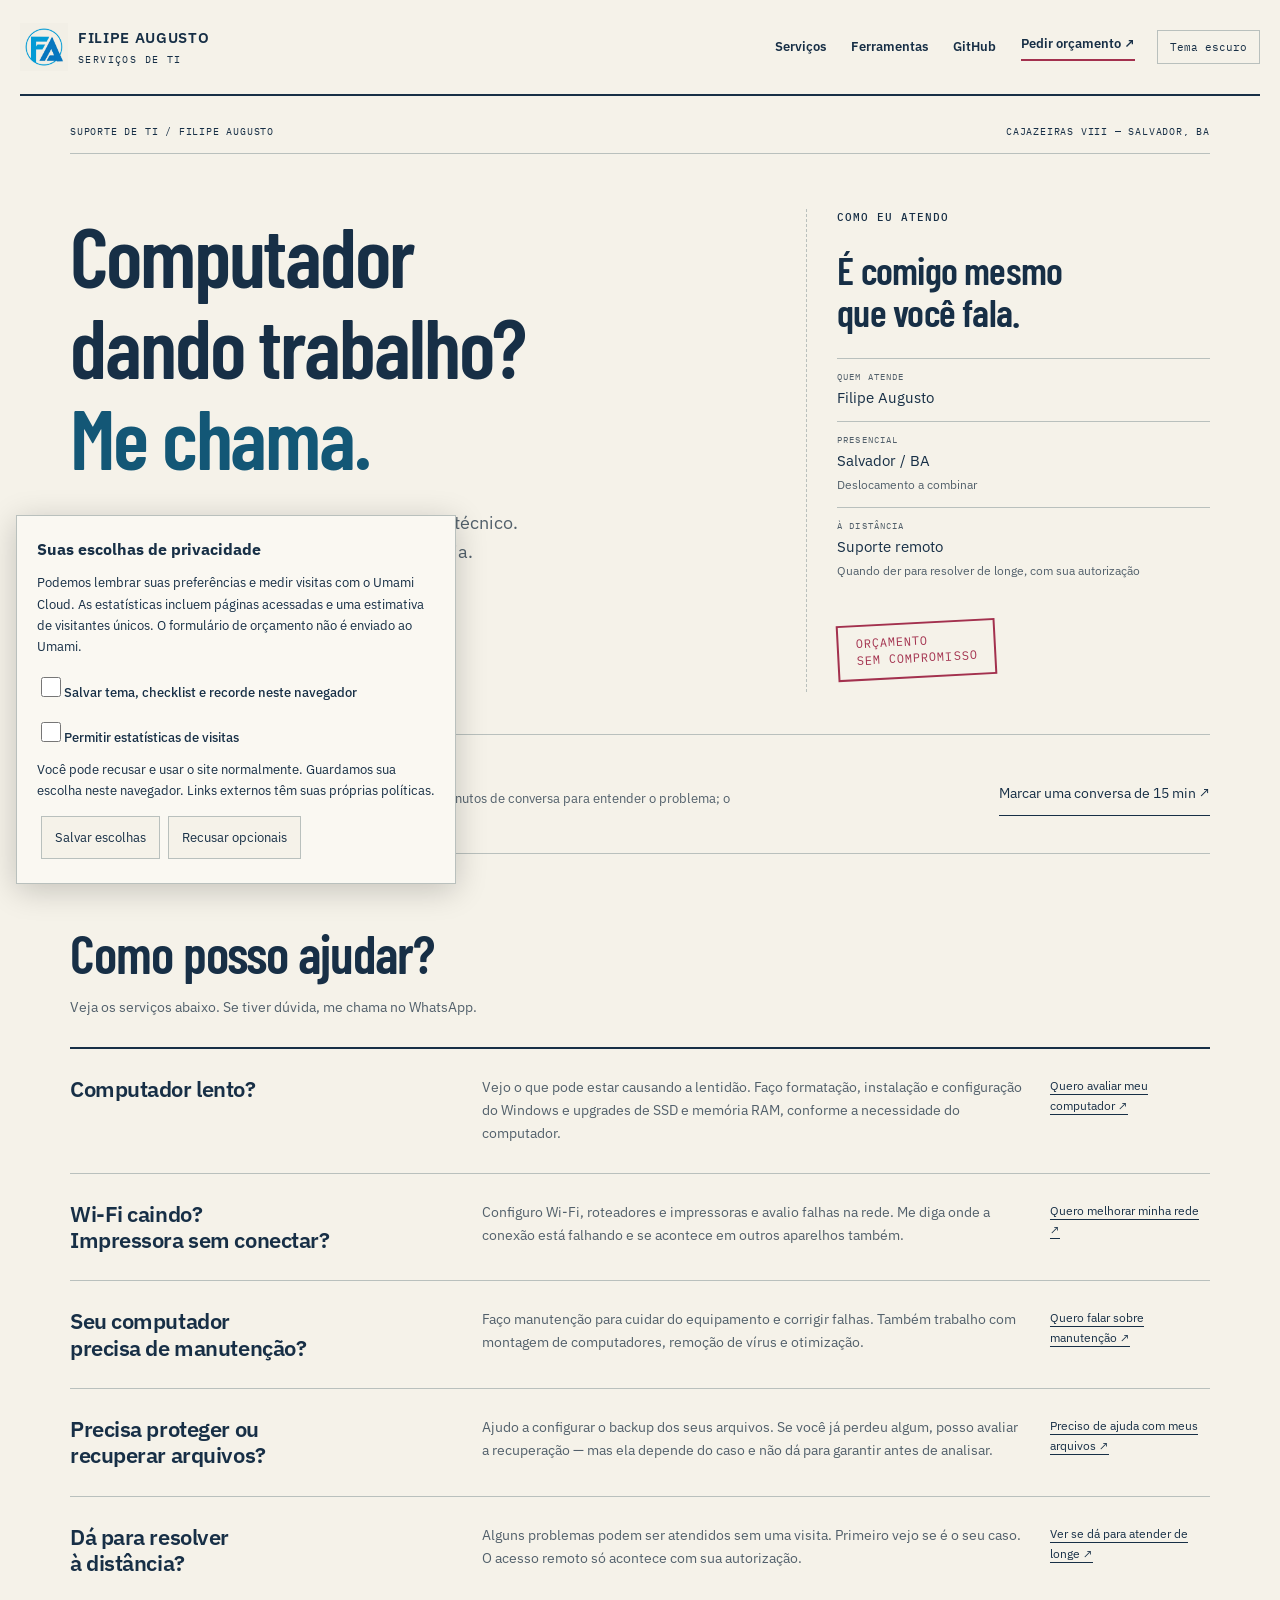
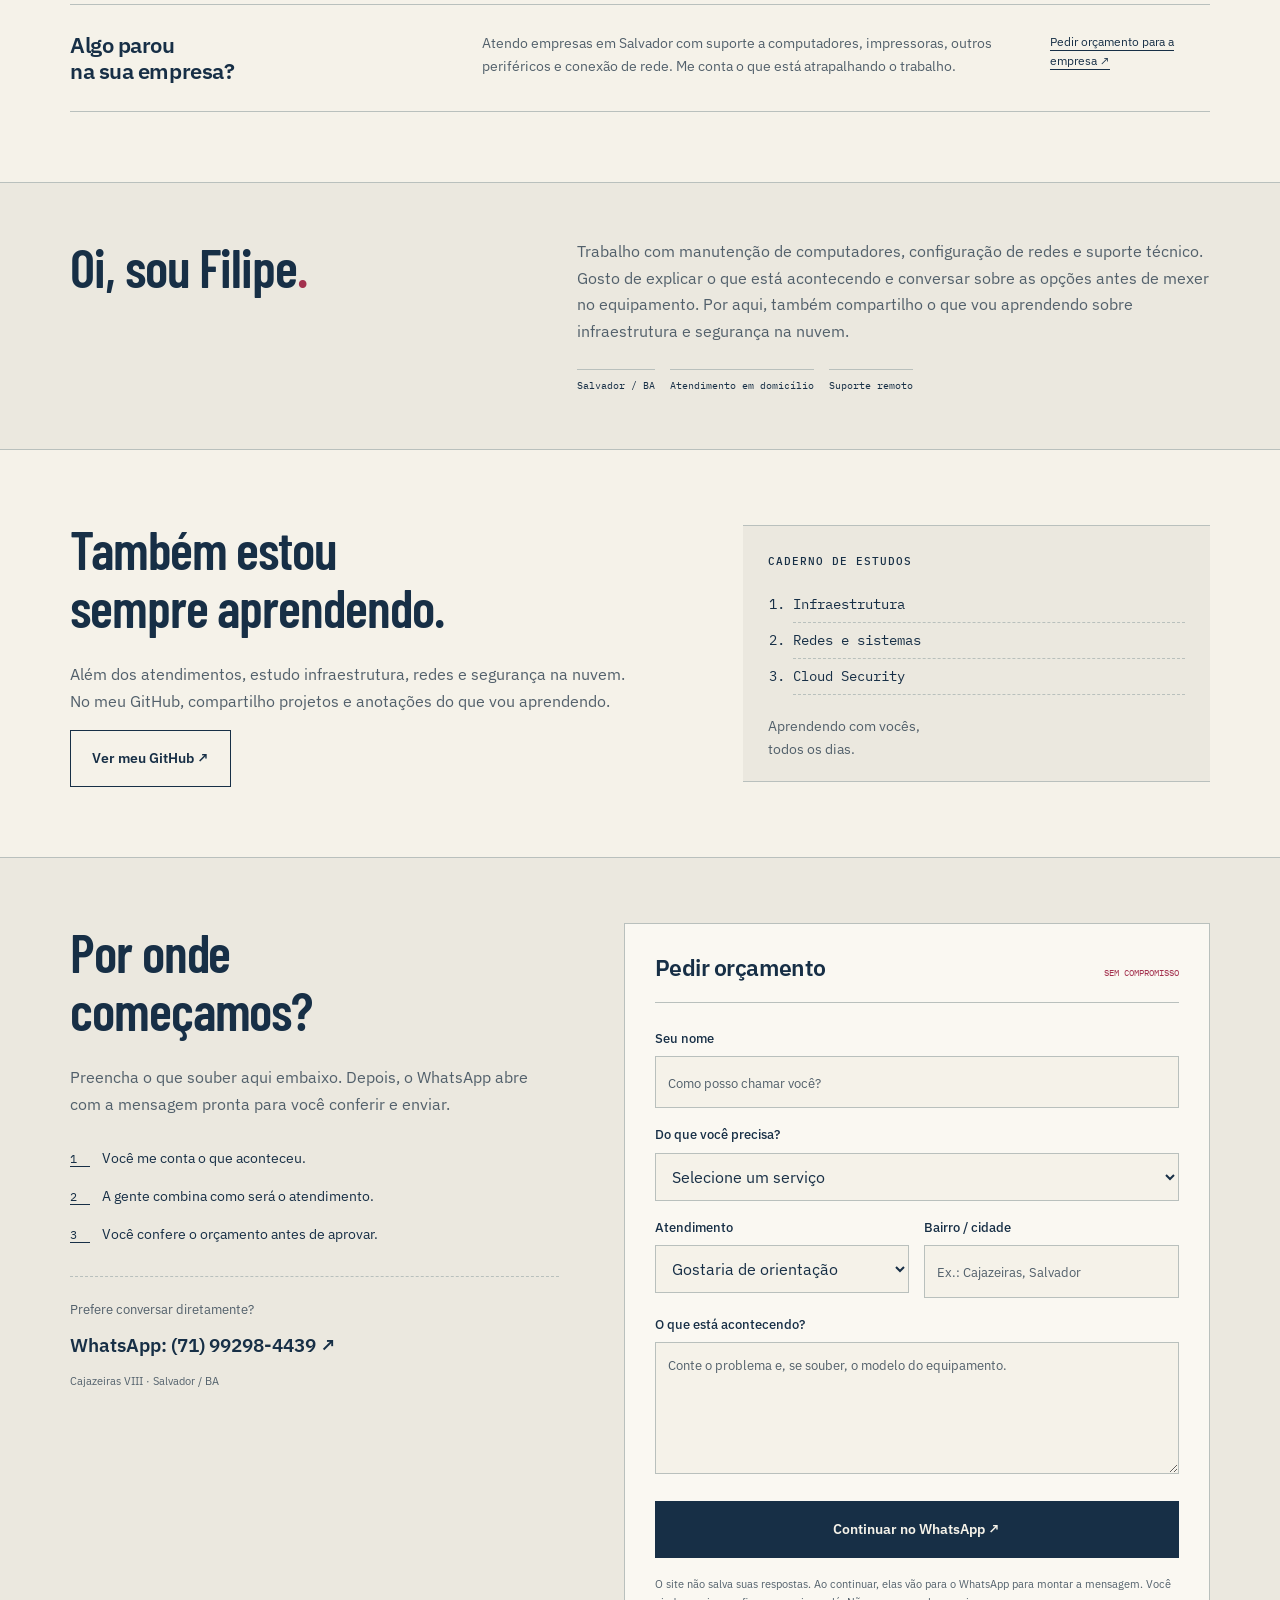
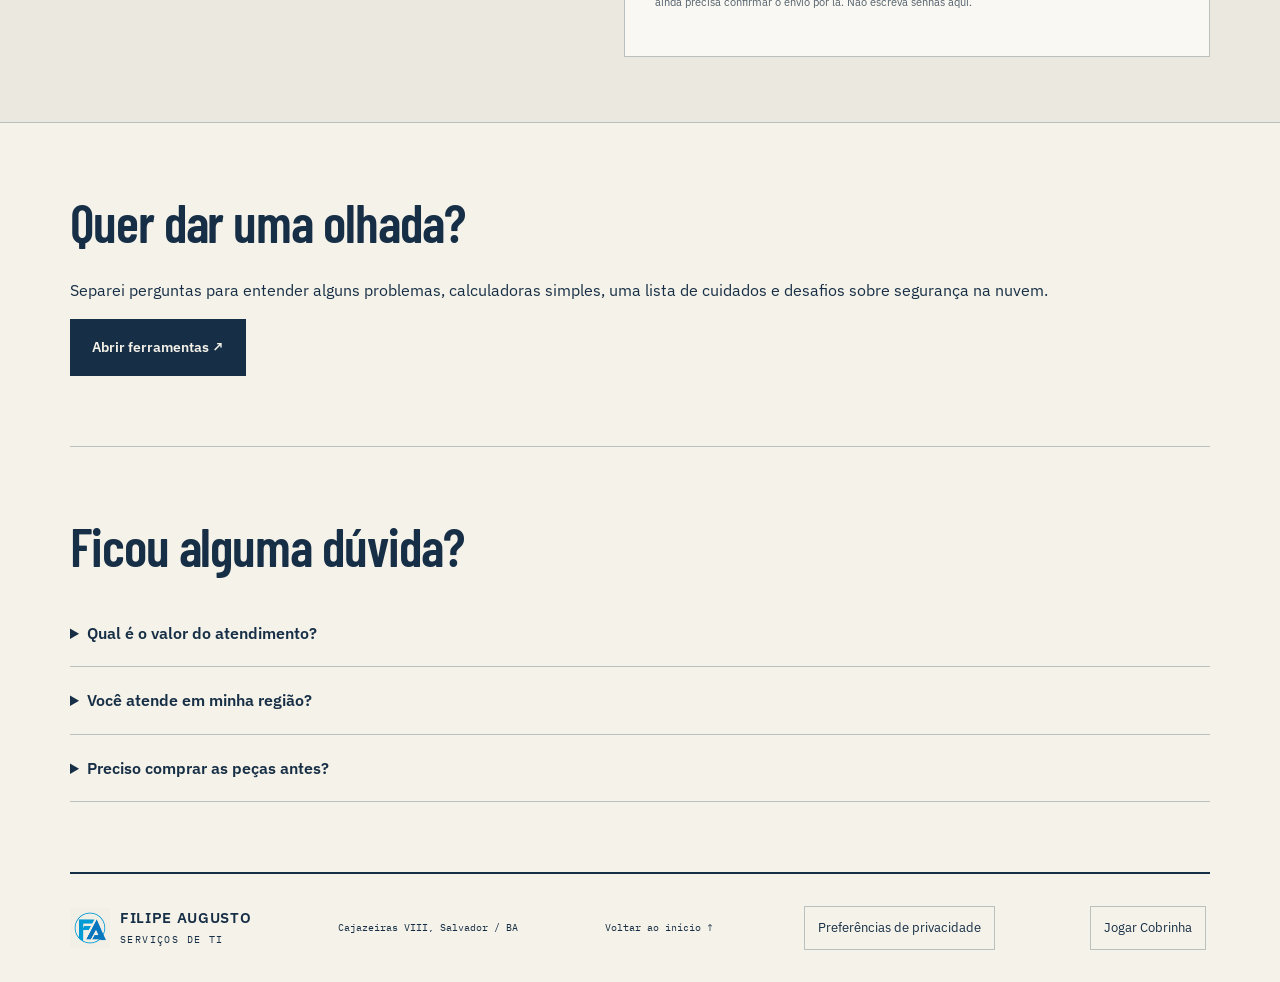
==== index.html @ fe6ed702 "Add files via upload" ====
<!doctype html>
<html lang="pt-BR">
<head>
  <meta charset="UTF-8"><meta name="viewport" content="width=device-width,initial-scale=1">
  <title>Filipe Augusto | Serviços de TI em Salvador</title>
  <meta name="description" content="Suporte de TI residencial e empresarial em Salvador. Computadores, redes, manutenção e atendimento remoto. Solicite seu orçamento.">
  <meta name="theme-color" content="#081c34">
  <meta property="og:title" content="Filipe Augusto | Serviços de TI"><meta property="og:description" content="Suporte técnico para computadores e redes em Salvador. Converse com Filipe Augusto e solicite seu orçamento."><meta property="og:type" content="website">
  <link rel="stylesheet" href="site-ui.css?v=popup-1"><script src="site-ui.js?v=umami-1"></script><script src="theme.js?v=popup-1"></script><link rel="icon" href="assets/logo.png"><link rel="stylesheet" href="style.css?v=clean-labels-1">
  <link rel="canonical" href="https://filipe01000.github.io/servicos-ti/">
  <meta property="og:url" content="https://filipe01000.github.io/servicos-ti/">
  <meta property="og:site_name" content="Filipe Augusto — Serviços de TI">
  <meta property="og:locale" content="pt_BR">
  <meta property="og:image" content="https://filipe01000.github.io/servicos-ti/assets/logo.png">
  <meta property="og:image:secure_url" content="https://filipe01000.github.io/servicos-ti/assets/logo.png">
  <meta property="og:image:type" content="image/png">
  <meta property="og:image:width" content="1254">
  <meta property="og:image:height" content="1254">
  <meta property="og:image:alt" content="Logo FA — Filipe Augusto, Serviços de TI">
  <meta name="twitter:card" content="summary">
  <meta name="twitter:title" content="Filipe Augusto | Serviços de TI">
  <meta name="twitter:description" content="Suporte residencial e empresarial em Salvador. Computadores, redes e manutenção. Peça seu orçamento.">
  <meta name="twitter:image" content="https://filipe01000.github.io/servicos-ti/assets/logo.png">
  <meta name="twitter:image:alt" content="Logo FA — Filipe Augusto, Serviços de TI">
</head>
<body>
<a class="skip" href="#conteudo">Pular para o conteúdo</a>
<header class="header"><a class="brand" href="#inicio" aria-label="Filipe Augusto, início"><img src="assets/logo.png" alt="" width="48" height="48"><span>FILIPE AUGUSTO<small>SERVIÇOS DE TI</small></span></a><nav aria-label="Menu principal"><a href="#servicos">Serviços</a><a href="recursos.html">Ferramentas</a><a href="#projetos">GitHub</a><a class="nav-cta" href="#orcamento">Pedir orçamento <span aria-hidden="true">↗</span></a></nav><button id="theme-toggle" class="theme-toggle" type="button" aria-label="Ativar tema escuro" aria-pressed="false" hidden>Tema escuro</button></header>
<main id="conteudo">
<section class="hero wrap" id="inicio">
<div class="sheet-meta"><span>SUPORTE DE TI / FILIPE AUGUSTO</span><span>CAJAZEIRAS VIII — SALVADOR, BA</span></div>
<div class="hero-layout"><div><h1>Computador<br>dando trabalho?<br><em>Me chama.</em></h1><p class="lead">Manutenção de computadores, redes e suporte técnico. Atendimento em casa, na empresa ou à distância.</p><a class="button primary" href="https://wa.me/5571992984439" target="_blank" rel="noopener noreferrer">Me chamar no WhatsApp <span aria-hidden="true">↗</span></a><a class="secondary-line" href="#orcamento">Quer organizar os detalhes? Use o formulário ↓</a></div>
<aside class="intake-note" aria-label="Informações de atendimento"><p class="note-label">COMO EU ATENDO</p><h2>É comigo mesmo<br>que você fala.</h2><dl><div><dt>QUEM ATENDE</dt><dd>Filipe Augusto</dd></div><div><dt>PRESENCIAL</dt><dd>Salvador / BA<br><small>Deslocamento a combinar</small></dd></div><div><dt>À DISTÂNCIA</dt><dd>Suporte remoto<br><small>Quando der para resolver de longe, com sua autorização</small></dd></div></dl><p class="stamp">ORÇAMENTO<br>SEM COMPROMISSO</p></aside></div>
<div class="booking-line"><div><span class="eyebrow">PREFERE MARCAR UM HORÁRIO?</span><p>Escolha um horário e me conta o que está acontecendo. São 15 minutos de conversa para entender o problema; o atendimento e o orçamento a gente combina depois.</p></div><a href="https://cal.com/filipeaugusto-ti/15min" target="_blank" rel="noopener noreferrer">Marcar uma conversa de 15 min ↗</a></div></section>
<section class="section wrap" id="servicos"><div class="section-head"><div><h2>Como posso ajudar?</h2></div><p>Veja os serviços abaixo. Se tiver dúvida, me chama no WhatsApp.</p></div><div class="cards">
<article class="card"><h3>Computador lento?</h3><p>Vejo o que pode estar causando a lentidão. Faço formatação, instalação e configuração do Windows e upgrades de SSD e memória RAM, conforme a necessidade do computador.</p><a href="#orcamento" data-service="Computadores e upgrades">Quero avaliar meu computador <span>↗</span></a></article>
<article class="card"><h3>Wi-Fi caindo?<br>Impressora sem conectar?</h3><p>Configuro Wi-Fi, roteadores e impressoras e avalio falhas na rede. Me diga onde a conexão está falhando e se acontece em outros aparelhos também.</p><a href="#orcamento" data-service="Redes, Wi-Fi e impressoras">Quero melhorar minha rede <span>↗</span></a></article>
<article class="card"><h3>Seu computador<br>precisa de manutenção?</h3><p>Faço manutenção para cuidar do equipamento e corrigir falhas. Também trabalho com montagem de computadores, remoção de vírus e otimização.</p><a href="#orcamento" data-service="Manutenção e montagem">Quero falar sobre manutenção <span>↗</span></a></article>
<article class="card"><h3>Precisa proteger ou<br>recuperar arquivos?</h3><p>Ajudo a configurar o backup dos seus arquivos. Se você já perdeu algum, posso avaliar a recuperação — mas ela depende do caso e não dá para garantir antes de analisar.</p><a href="#orcamento" data-service="Backup e arquivos">Preciso de ajuda com meus arquivos <span>↗</span></a></article>
<article class="card"><h3>Dá para resolver<br>à distância?</h3><p>Alguns problemas podem ser atendidos sem uma visita. Primeiro vejo se é o seu caso. O acesso remoto só acontece com sua autorização.</p><a href="#orcamento" data-service="Suporte remoto">Ver se dá para atender de longe <span>↗</span></a></article>
<article class="card accent-card"><h3>Algo parou<br>na sua empresa?</h3><p>Atendo empresas em Salvador com suporte a computadores, impressoras, outros periféricos e conexão de rede. Me conta o que está atrapalhando o trabalho.</p><a href="#orcamento" data-service="Suporte empresarial">Pedir orçamento para a empresa <span>↗</span></a></article>
</div></section>
<section class="about-section" id="sobre"><div class="wrap about"><div><h2>Oi, sou Filipe<span>.</span></h2></div><div><p>Trabalho com manutenção de computadores, configuração de redes e suporte técnico. Gosto de explicar o que está acontecendo e conversar sobre as opções antes de mexer no equipamento. Por aqui, também compartilho o que vou aprendendo sobre infraestrutura e segurança na nuvem.</p><div class="tags"><span>Salvador / BA</span><span>Atendimento em domicílio</span><span>Suporte remoto</span></div></div></div></section>
<section class="section wrap" id="projetos"><div class="github-box"><div><h2>Também estou<br>sempre aprendendo.</h2><p>Além dos atendimentos, estudo infraestrutura, redes e segurança na nuvem. No meu GitHub, compartilho projetos e anotações do que vou aprendendo.</p><a id="github-link" class="button dark" hidden target="_blank" rel="noopener noreferrer">Ver meu GitHub ↗</a><p id="github-pending" class="micro">Projetos e laboratórios: em breve por aqui.</p></div><aside class="study-note"><span class="note-label">CADERNO DE ESTUDOS</span><ol><li>Infraestrutura</li><li>Redes e sistemas</li><li>Cloud Security</li></ol><p>Aprendendo com vocês,<br>todos os dias.</p></aside></div></section>
<section class="quote-section" id="orcamento"><div class="wrap quote-grid"><div><h2>Por onde<br>começamos?</h2><p>Preencha o que souber aqui embaixo. Depois, o WhatsApp abre com a mensagem pronta para você conferir e enviar.</p><ol class="steps"><li><span>1</span> Você me conta o que aconteceu.</li><li><span>2</span> A gente combina como será o atendimento.</li><li><span>3</span> Você confere o orçamento antes de aprovar.</li></ol><div class="contact-note">Prefere conversar diretamente?<a id="direct-whatsapp" href="https://wa.me/5571992984439" target="_blank" rel="noopener noreferrer">WhatsApp: (71) 99298-4439 ↗</a><small>Cajazeiras VIII · Salvador / BA</small></div></div>
<form id="quote-form"><div class="form-heading"><h3>Pedir orçamento</h3><span>SEM COMPROMISSO</span></div><label for="name">Seu nome</label><input id="name" name="name" autocomplete="name" maxlength="80" placeholder="Como posso chamar você?" required><label for="service">Do que você precisa?</label><select id="service" name="service" required><option value="">Selecione um serviço</option><option>Computadores e upgrades</option><option>Redes, Wi-Fi e impressoras</option><option>Manutenção e montagem</option><option>Backup e arquivos</option><option>Suporte remoto</option><option>Suporte empresarial</option><option>Outro / preciso de um diagnóstico</option></select><div class="form-pair"><div><label for="type">Atendimento</label><select id="type" name="type"><option>Gostaria de orientação</option><option>Remoto</option><option>Presencial</option></select></div><div><label for="location">Bairro / cidade</label><input id="location" name="location" autocomplete="address-level2" maxlength="100" placeholder="Ex.: Cajazeiras, Salvador"></div></div><label for="details">O que está acontecendo?</label><textarea id="details" name="details" rows="4" maxlength="1500" placeholder="Conte o problema e, se souber, o modelo do equipamento." required></textarea><button class="button primary" type="submit">Continuar no WhatsApp ↗</button><p class="form-note">O site não salva suas respostas. Ao continuar, elas vão para o WhatsApp para montar a mensagem. Você ainda precisa confirmar o envio por lá. Não escreva senhas aqui.</p><p id="form-status" role="status" aria-live="polite"></p><noscript><p>Para pedir seu orçamento, use o link direto do WhatsApp ao lado.</p></noscript></form></div></section>
<section class="section wrap"><h2>Quer dar uma olhada?</h2><p>Separei perguntas para entender alguns problemas, calculadoras simples, uma lista de cuidados e desafios sobre segurança na nuvem.</p><a class="button primary" href="recursos.html">Abrir ferramentas ↗</a></section><section class="section wrap faq"><h2>Ficou alguma dúvida?</h2><details><summary>Qual é o valor do atendimento?</summary><p>Depende do problema, do serviço e de como será o atendimento. Me chama, explica o que precisa e a gente conversa sobre o orçamento.</p></details><details><summary>Você atende em minha região?</summary><p>Faço atendimento presencial em Salvador, com horário e deslocamento a combinar. Se você está em outra cidade, posso ver se dá para ajudar por acesso remoto.</p></details><details><summary>Preciso comprar as peças antes?</summary><p>Não precisa comprar antes. Fale comigo primeiro para vermos o que é necessário e o que funciona no seu computador. As peças e o serviço ficam combinados no orçamento.</p></details></section>
</main><footer class="wrap footer"><div class="brand"><img src="assets/logo.png" alt="" width="40" height="40"><span>FILIPE AUGUSTO<small>SERVIÇOS DE TI</small></span></div><p>Cajazeiras VIII, Salvador / BA</p><a href="#inicio">Voltar ao início ↑</a></footer><script src="config.js?v=popup-1"></script><script src="app.js?v=popup-1"></script>
</body></html>
---- site-ui.css ----
.privacy-box,.game-invite{position:fixed;z-index:20;background:var(--white);color:var(--navy);border:1px solid var(--line);padding:20px;box-shadow:0 6px 30px #0003;max-width:calc(100vw - 32px)}.privacy-box{bottom:16px;left:16px;width:440px;z-index:30}.game-invite{bottom:16px;right:16px;width:290px}.privacy-box p,.game-invite p{font-size:13px;margin:10px 0}.privacy-box button,.game-invite button,.game-dialog button,.game-launch,.privacy-settings{background:var(--bg);color:var(--navy);border:1px solid var(--line);padding:10px 13px;margin:4px;cursor:pointer;font:inherit;font-size:13px}.game-dialog{padding:0;border:1px solid var(--line);background:var(--bg);color:var(--navy);width:min(540px,calc(100vw - 24px));max-height:90dvh}.game-dialog::backdrop{background:#000b}.game-dialog-top{display:flex;justify-content:space-between;align-items:center;padding:8px 16px}.game-dialog iframe{display:block;border:0;width:100%;height:min(720px,75dvh)}.footer{flex-wrap:wrap}.privacy-box:not([hidden])~.game-dialog~.game-invite{display:none}@media(max-width:700px){.game-invite{bottom:12px;right:12px;width:260px}}

.privacy-box{max-height:85dvh;overflow:auto}.privacy-box .check{font-size:13px}.privacy-box input[type=checkbox]{width:20px;height:20px;flex-shrink:0}
---- style.css ----
@import url('https://fonts.googleapis.com/css2?family=Barlow+Condensed:wght@600;700&family=IBM+Plex+Mono:wght@400;500&family=IBM+Plex+Sans:wght@400;500;600&display=swap');
:root{color-scheme:light;--navy:#172f46;--blue:#135776;--pink:#9d294e;--muted:#52606b;--line:#b9c0bd;--paper:#ebe8df;--white:#faf8f2;--bg:#f5f2e9;--accent:#a3314e;--mono:'IBM Plex Mono',monospace}
html[data-theme=dark]{color-scheme:dark;--navy:#ecede5;--blue:#9ed4e9;--pink:#ffacc2;--muted:#b0bbc2;--line:#4a5963;--paper:#1a2834;--white:#1e2f3e;--bg:#111b26;--accent:#ffacc2}
*{box-sizing:border-box}html{scroll-behavior:smooth;scroll-padding-top:25px}body{margin:0;background:var(--bg);color:var(--navy);font:16px/1.65 'IBM Plex Sans',sans-serif}h1,h2,h3,p{margin-top:0}h1,h2,h3{font-weight:600;line-height:1.08}h1,h2{font-family:'Barlow Condensed',sans-serif}h1{font-size:clamp(52px,6.6vw,88px);letter-spacing:-.025em;margin-bottom:26px}h1 em{font-style:normal;color:var(--blue)}h2{font-size:clamp(38px,4.2vw,56px);margin-bottom:25px;letter-spacing:-.02em}h3{font-size:23px;line-height:1.2;letter-spacing:-.02em}a{color:inherit;text-decoration:none}a:hover{text-decoration:underline;text-underline-offset:5px}button,input,select,textarea{font:inherit}:focus-visible{outline:3px solid var(--accent);outline-offset:5px}[hidden]{display:none!important}.wrap{width:min(1140px,calc(100% - 40px));margin-inline:auto}.header{width:min(1240px,calc(100% - 40px));margin:auto;display:flex;align-items:center;flex-wrap:wrap;gap:22px;padding:23px 0;border-bottom:2px solid var(--navy)}.brand{display:flex;align-items:center;gap:10px;line-height:1.2;font-weight:600;letter-spacing:.045em;font-size:15px}.brand img{object-fit:contain;background:#fff}.brand small{display:block;font:10px var(--mono);letter-spacing:.14em;margin-top:6px}.header nav{display:flex;gap:25px;margin-left:auto;align-items:center;font-size:13px;font-weight:600}.nav-cta{border-bottom:2px solid var(--accent);padding-bottom:4px}.theme-toggle{border:1px solid var(--line);padding:9px 12px;color:var(--navy);background:transparent;font:11px var(--mono);cursor:pointer}.theme-toggle:hover{border-color:var(--navy)}.hero{padding-top:28px}.sheet-meta{display:flex;justify-content:space-between;gap:16px;font:10px/1.6 var(--mono);letter-spacing:.08em;border-bottom:1px solid var(--line);padding-bottom:13px}.hero-layout{display:grid;grid-template-columns:1.65fr 1fr;gap:70px;padding:55px 0 42px}.eyebrow,.note-label{font:11px/1.6 var(--mono);letter-spacing:.09em;font-weight:500;margin-bottom:22px}.lead{font-size:18px;max-width:555px;line-height:1.6;color:var(--muted);margin-bottom:30px}.button{display:inline-flex;align-items:center;justify-content:center;gap:24px;padding:16px 21px;border:1px solid var(--navy);font-size:14px;font-weight:600;cursor:pointer;border-radius:0;min-height:48px;text-decoration:none}.button:hover{text-decoration:none;outline:1px solid var(--navy);outline-offset:3px}.primary{background:var(--navy);color:var(--bg)}.dark{background:transparent;color:var(--navy)}.secondary-line{display:block;margin-top:17px;font-size:13px;text-decoration:underline;text-underline-offset:4px}.intake-note{border-left:1px dashed var(--line);padding-left:30px;align-self:stretch}.intake-note h2{font-size:39px}.intake-note dl{margin:25px 0}.intake-note dl>div{border-top:1px solid var(--line);padding:12px 0}.intake-note dt{font:9px var(--mono);letter-spacing:.12em;color:var(--muted);margin-bottom:5px}.intake-note dd{margin:0;font-size:15px;line-height:1.5}.intake-note dd small{font-size:12px;color:var(--muted)}.stamp{border:2px solid var(--accent);color:var(--accent);display:inline-block;padding:9px 17px;font:12px/1.4 var(--mono);letter-spacing:.09em;margin:4px 0;transform:rotate(-3deg)}.booking-line{border-block:1px solid var(--line);padding:22px 0;display:grid;grid-template-columns:1fr auto;gap:45px;align-items:center}.booking-line .eyebrow{font-size:9px;margin:0}.booking-line p{font-size:13px;color:var(--muted);max-width:680px;margin:5px 0 0}.booking-line>a{font-size:14px;border-bottom:1px solid var(--navy);padding:10px 0}.section{padding-block:70px}.section-head{display:flex;justify-content:space-between;gap:30px;align-items:end;margin-bottom:30px}.section-head>p{color:var(--muted);font-size:14px;max-width:340px}.cards{border-top:2px solid var(--navy)}.card{display:grid;grid-template-columns:150px 1fr 1.4fr 160px;gap:25px;align-items:start;padding:27px 0;border-bottom:1px solid var(--line)}.card-number{font:10px/1.6 var(--mono);color:var(--blue);padding-top:4px}.card h3{font-size:22px;margin:0}.card p{font-size:14px;color:var(--muted);margin:0}.card a{font-size:12px;text-decoration:underline;text-underline-offset:4px}.about-section{border-block:1px solid var(--line);padding:55px 0;background:var(--paper)}.about{display:grid;grid-template-columns:1fr 1.45fr;gap:70px}.about h2 span{color:var(--accent)}.about-lead{font-size:25px;line-height:1.35;max-width:500px}.about p:not(.eyebrow):not(.about-lead){color:var(--muted)}.tags{display:flex;gap:15px;flex-wrap:wrap;font:10px/1.6 var(--mono);margin-top:25px}.tags span{border-top:1px solid var(--line);padding-top:8px}.github-box{display:grid;grid-template-columns:1.25fr 1fr;gap:90px;align-items:center}.github-box p{color:var(--muted);max-width:560px}.study-note{border-block:1px solid var(--line);padding:20px 25px;background:var(--paper)}.study-note ol{padding-left:25px;font:14px/2.5 var(--mono)}.study-note li{border-bottom:1px dashed var(--line)}.study-note p{font-size:14px;margin:20px 0 0}.quote-section{background:var(--paper);padding:65px 0;border-block:1px solid var(--line)}.quote-grid{display:grid;grid-template-columns:1fr 1.2fr;gap:65px}.quote-grid>div>p:not(.eyebrow){color:var(--muted)}.steps{list-style:none;padding:0;margin:30px 0}.steps li{display:flex;gap:12px;align-items:baseline;margin:15px 0;font-size:14px}.steps span{font:12px var(--mono);border-bottom:1px solid var(--navy);min-width:20px}.contact-note{border-top:1px dashed var(--line);padding-top:22px;font-size:13px;color:var(--muted)}.contact-note a{display:block;font-size:19px;font-weight:600;margin:9px 0;color:var(--navy)}form{padding:30px;background:var(--white);border:1px solid var(--line)}.form-heading{display:flex;justify-content:space-between;gap:15px;align-items:baseline;margin-bottom:25px;border-bottom:1px solid var(--line);padding-bottom:20px}.form-heading h3{font-size:23px;margin:0}.form-heading span{font:9px var(--mono);color:var(--accent)}label{display:block;font-size:13px;font-weight:500;margin:16px 0 7px}input,select,textarea{border:1px solid var(--line);background:var(--bg);color:var(--navy);padding:12px;width:100%;min-width:0;border-radius:0;font-size:16px}input::placeholder,textarea::placeholder{color:var(--muted);font-size:13px}textarea{resize:vertical}.form-pair{display:grid;grid-template-columns:1fr 1fr;gap:15px}form .button{width:100%;margin-top:20px}.form-note,.micro{font-size:11px;color:var(--muted);margin:17px 0 0}#form-status{font-size:13px;color:var(--blue);margin:15px 0 0}.faq{border-top:1px solid var(--line)}details{border-bottom:1px solid var(--line);padding:20px 0}summary{font-weight:600;font-size:16px;cursor:pointer}details p{max-width:780px;color:var(--muted);font-size:14px;margin:14px 0 0}.footer{display:flex;align-items:center;justify-content:space-between;gap:25px;padding-block:28px;border-top:2px solid var(--navy)}.footer p,.footer>a{font:10px/1.6 var(--mono);margin:0}.skip{position:fixed;top:-100px;left:15px;background:var(--navy);color:var(--bg);padding:12px;z-index:10}.skip:focus{top:12px}.actions{display:flex;flex-wrap:wrap;gap:16px;align-items:center;margin-top:20px}.resource-nav{display:flex;flex-wrap:wrap;gap:16px}.tool{border-radius:0!important}.tool form,.library-card,.answer,.resource-nav a,.work-pair img{border-radius:0!important}.tool .result{background:var(--white)!important;color:var(--navy)!important}.tool small{line-height:1.65}
@media(max-width:1000px){.hero-layout{gap:35px}.card{grid-template-columns:120px 1fr 1.4fr;gap:20px}.card a{grid-column:2/-1}.quote-grid{gap:30px}.header nav{gap:18px}.github-box{gap:45px}.about{gap:40px}}
@media(max-width:700px){.wrap,.header{width:calc(100% - 36px)}.header{gap:18px;padding-block:18px}.header .brand{order:0;font-size:13px}.header .theme-toggle{order:1;margin-left:auto}.header nav{order:2;width:100%;justify-content:space-between;gap:8px;font-size:12px}.sheet-meta{font-size:8px;gap:20px}.sheet-meta span:last-child{text-align:right}.hero-layout{grid-template-columns:1fr;padding:32px 0;gap:35px}h1{font-size:55px}.lead{font-size:16px}.hero-layout .button{width:100%}.secondary-line{font-size:12px}.intake-note{border-left:0;border-top:1px dashed var(--line);padding:23px 0 0;display:grid;grid-template-columns:1fr 1fr;gap:15px}.intake-note .note-label{grid-column:1/-1;margin:0}.intake-note h2{font-size:34px;margin:0}.intake-note dl{margin:0}.intake-note dl>div:first-child{border:0;padding-top:0}.stamp{align-self:start;justify-self:start;grid-column:1/-1;font-size:10px;transform:none}.booking-line{grid-template-columns:1fr;gap:9px}.booking-line>a{justify-self:start}.section{padding-block:45px}.section-head{display:block}.section-head>p{max-width:none}.card{grid-template-columns:1fr;gap:12px;padding:24px 0}.card a{grid-column:auto;justify-self:start;padding-block:5px}.card h3{font-size:25px}.card-number{font-size:10px}.about,.github-box,.quote-grid{grid-template-columns:1fr;gap:28px}.about-section,.quote-section{padding-block:40px}.about-lead{font-size:22px}.form-pair{grid-template-columns:1fr;gap:0}form{padding:22px}.form-heading{align-items:start;flex-direction:column;gap:8px}.form-heading h3{font-size:24px}.contact-note a{font-size:17px}.study-note{padding-inline:20px}.footer{align-items:start;flex-direction:column;gap:18px}.tool-grid{min-width:0}.button{font-size:13px}}
@media(prefers-reduced-motion:reduce){html{scroll-behavior:auto}}

/* Ajustes de texto, alinhamento e logo nos dois temas. */
#servicos .section-head{display:block;margin-bottom:28px}
#servicos .section-head h2{margin-bottom:14px}
#servicos .section-head>p{max-width:650px;margin-bottom:0}
#sobre .about{align-items:start}
#sobre .about h2{font-size:clamp(38px,4.2vw,56px)}
#sobre .about>div:last-child>p{margin-bottom:22px}
.brand{isolation:isolate}
.brand img{background:transparent;mix-blend-mode:multiply}
html[data-theme=dark] .brand img{filter:invert(1) hue-rotate(180deg);mix-blend-mode:screen}

/* Fundo explícito dentro do grupo de mistura da marca. */
.brand{background:var(--bg)}

/* Serviços sem a coluna de rótulos. */
.card{grid-template-columns:1fr 1.4fr 160px}
@media(max-width:1000px){.card{grid-template-columns:1fr 1.4fr}.card a{grid-column:1/-1}}
@media(max-width:700px){.card{grid-template-columns:1fr}.card a{grid-column:auto}}
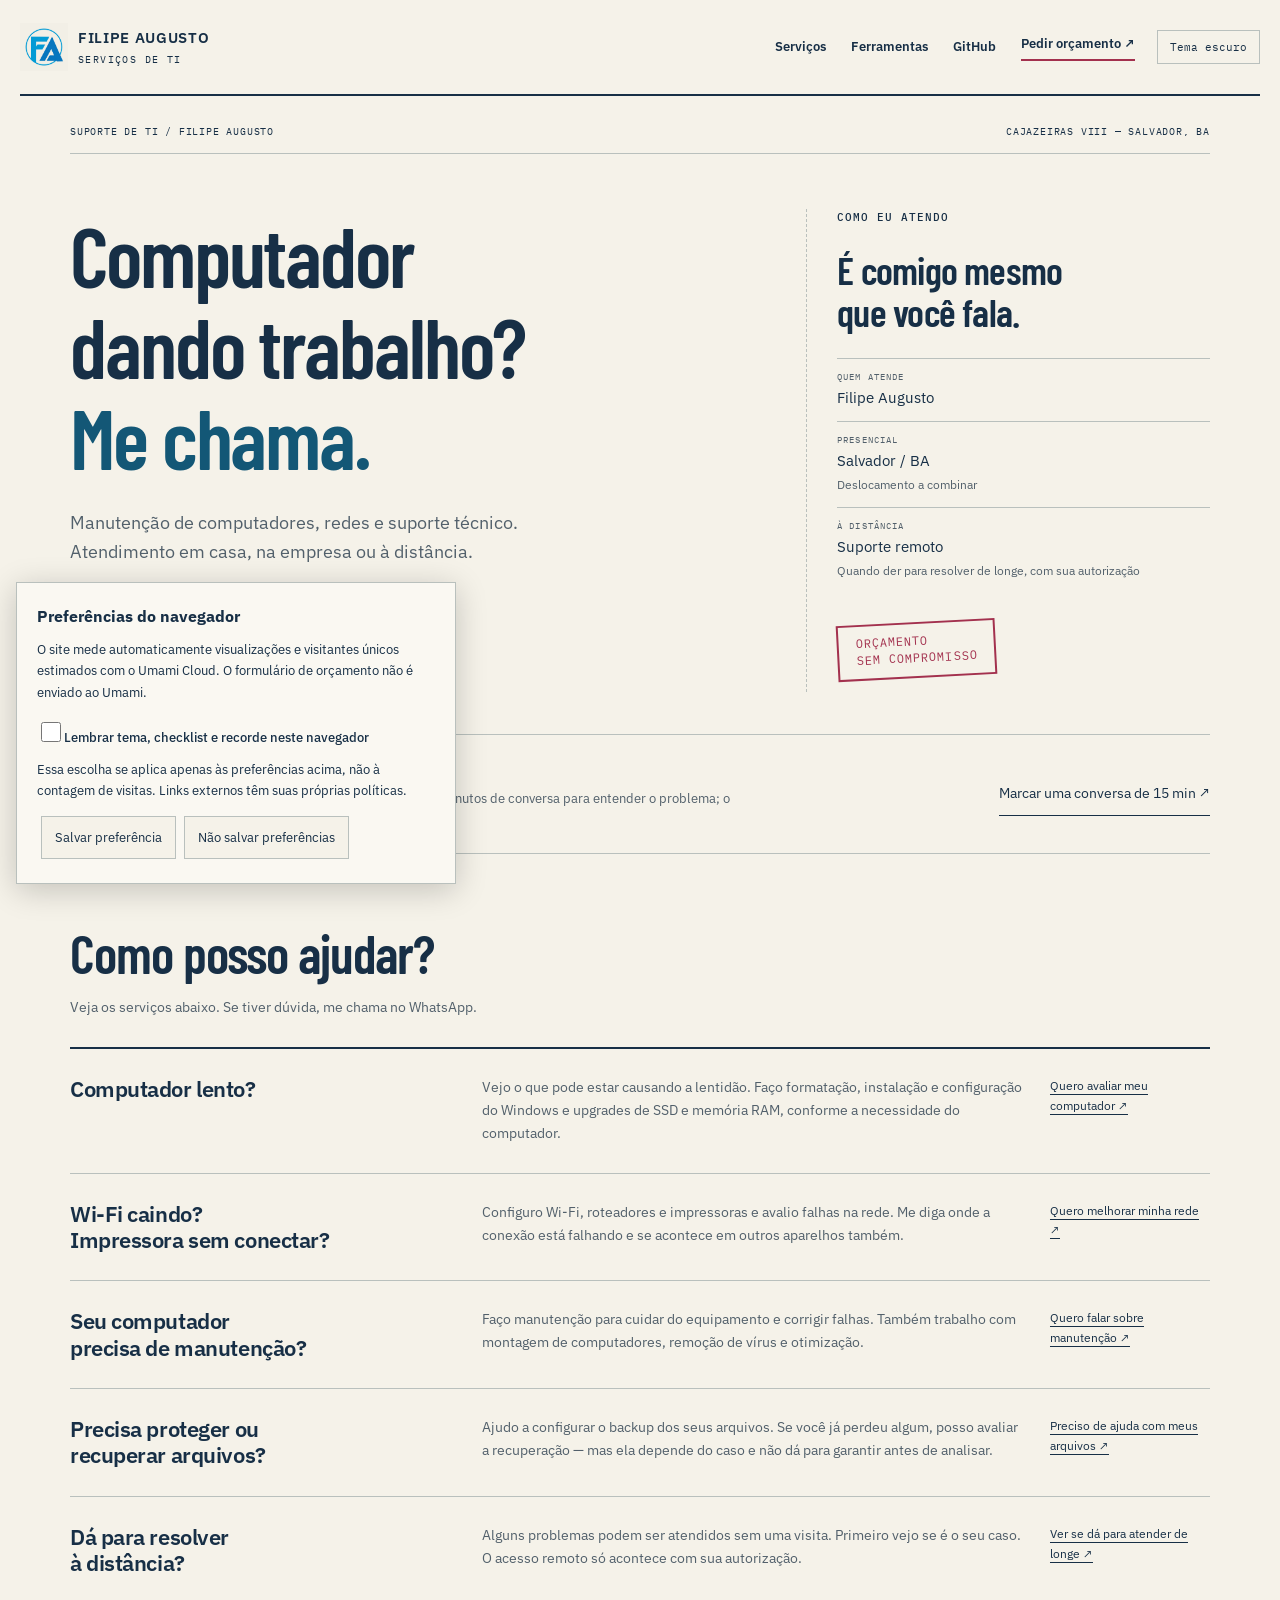
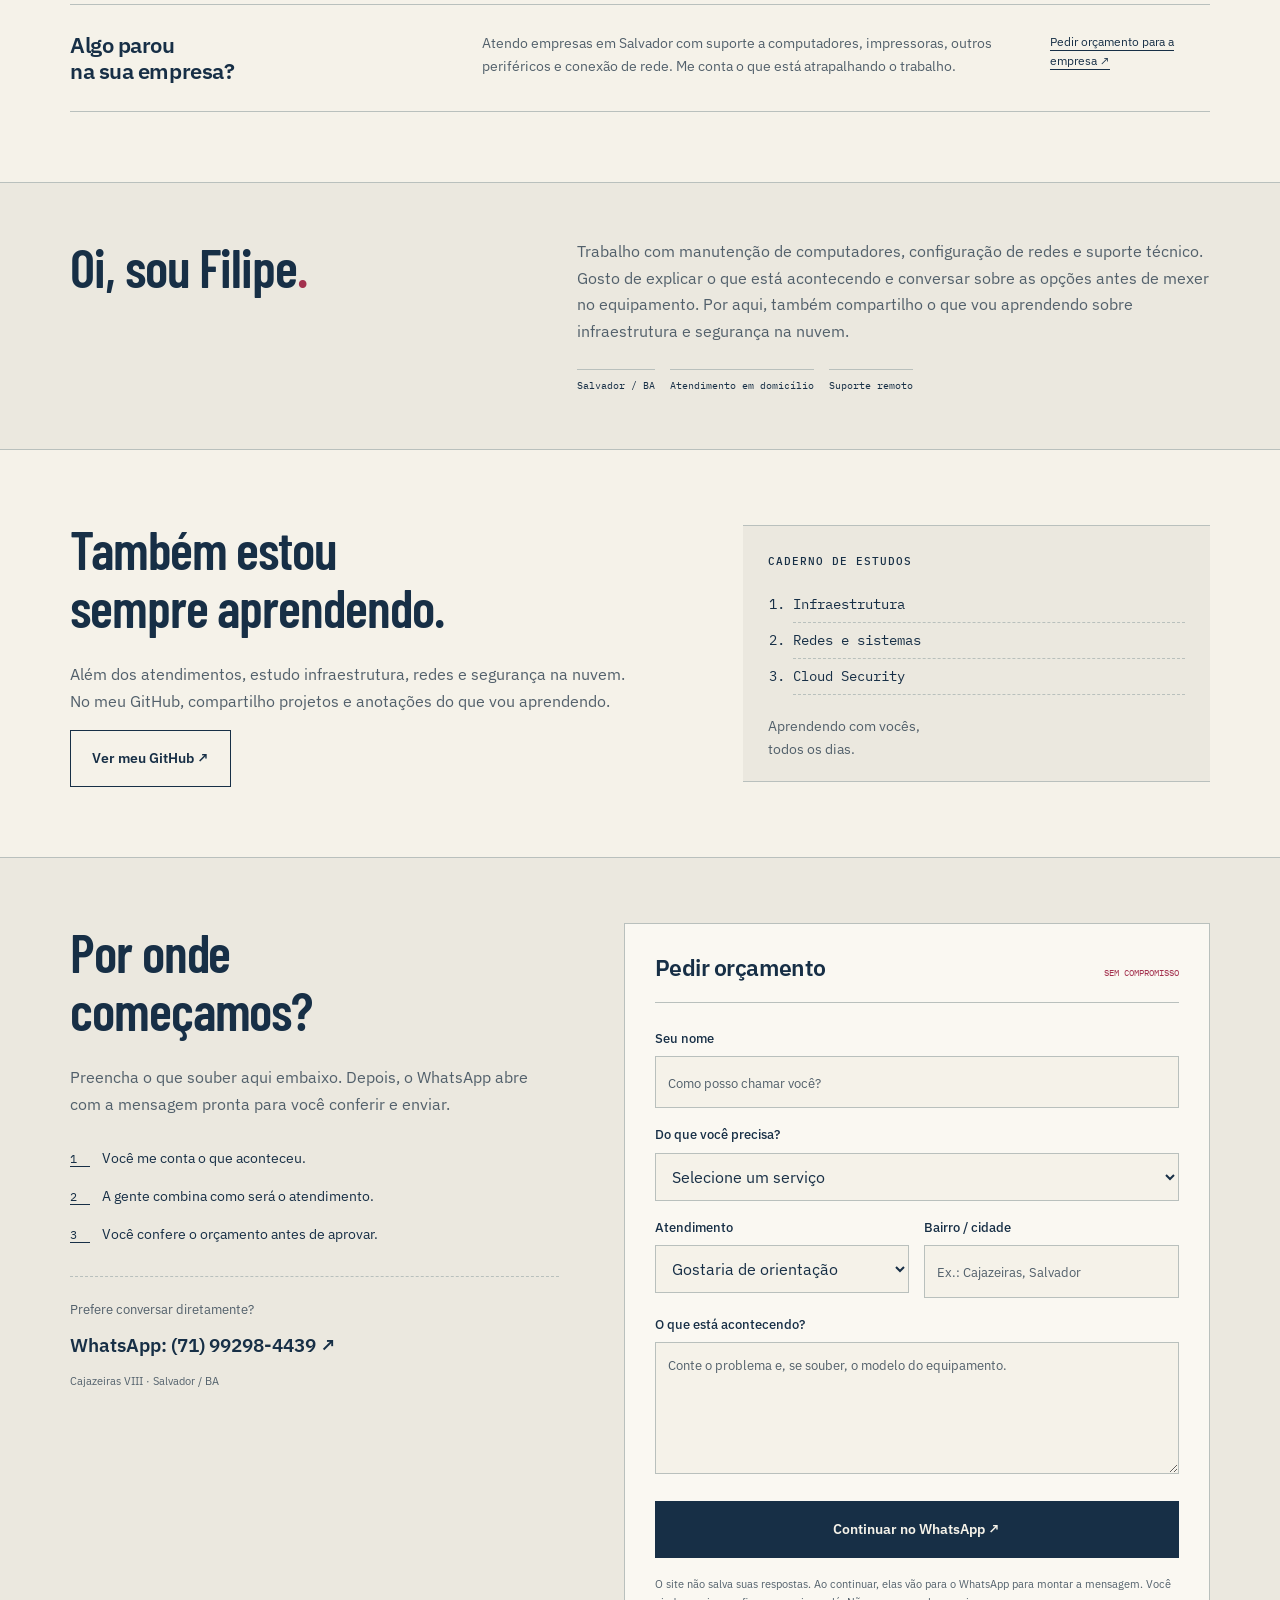
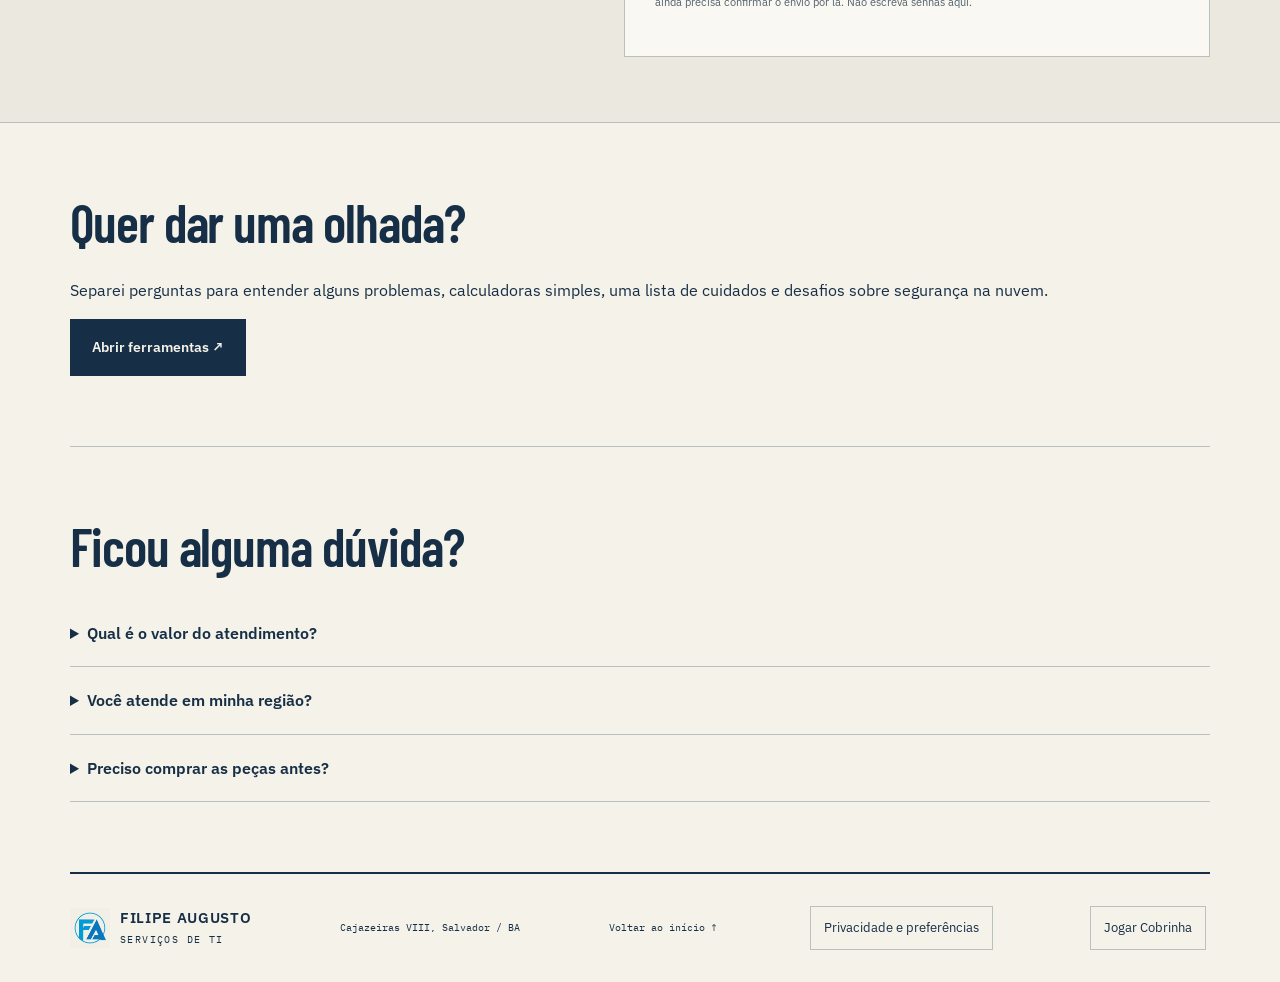
==== commit eb6bae8c: "Add files via upload" ====
--- a/index.html
+++ b/index.html
@@ -6,7 +6,7 @@
   <meta name="description" content="Suporte de TI residencial e empresarial em Salvador. Computadores, redes, manutenção e atendimento remoto. Solicite seu orçamento.">
   <meta name="theme-color" content="#081c34">
   <meta property="og:title" content="Filipe Augusto | Serviços de TI"><meta property="og:description" content="Suporte técnico para computadores e redes em Salvador. Converse com Filipe Augusto e solicite seu orçamento."><meta property="og:type" content="website">
-  <link rel="stylesheet" href="site-ui.css?v=popup-1"><script src="site-ui.js?v=umami-1"></script><script src="theme.js?v=popup-1"></script><link rel="icon" href="assets/logo.png"><link rel="stylesheet" href="style.css?v=clean-labels-1">
+  <link rel="stylesheet" href="site-ui.css?v=popup-1"><script src="site-ui.js?v=umami-auto-2"></script><script src="theme.js?v=popup-1"></script><link rel="icon" href="assets/logo.png"><link rel="stylesheet" href="style.css?v=clean-labels-1">
   <link rel="canonical" href="https://filipe01000.github.io/servicos-ti/">
   <meta property="og:url" content="https://filipe01000.github.io/servicos-ti/">
   <meta property="og:site_name" content="Filipe Augusto — Serviços de TI">
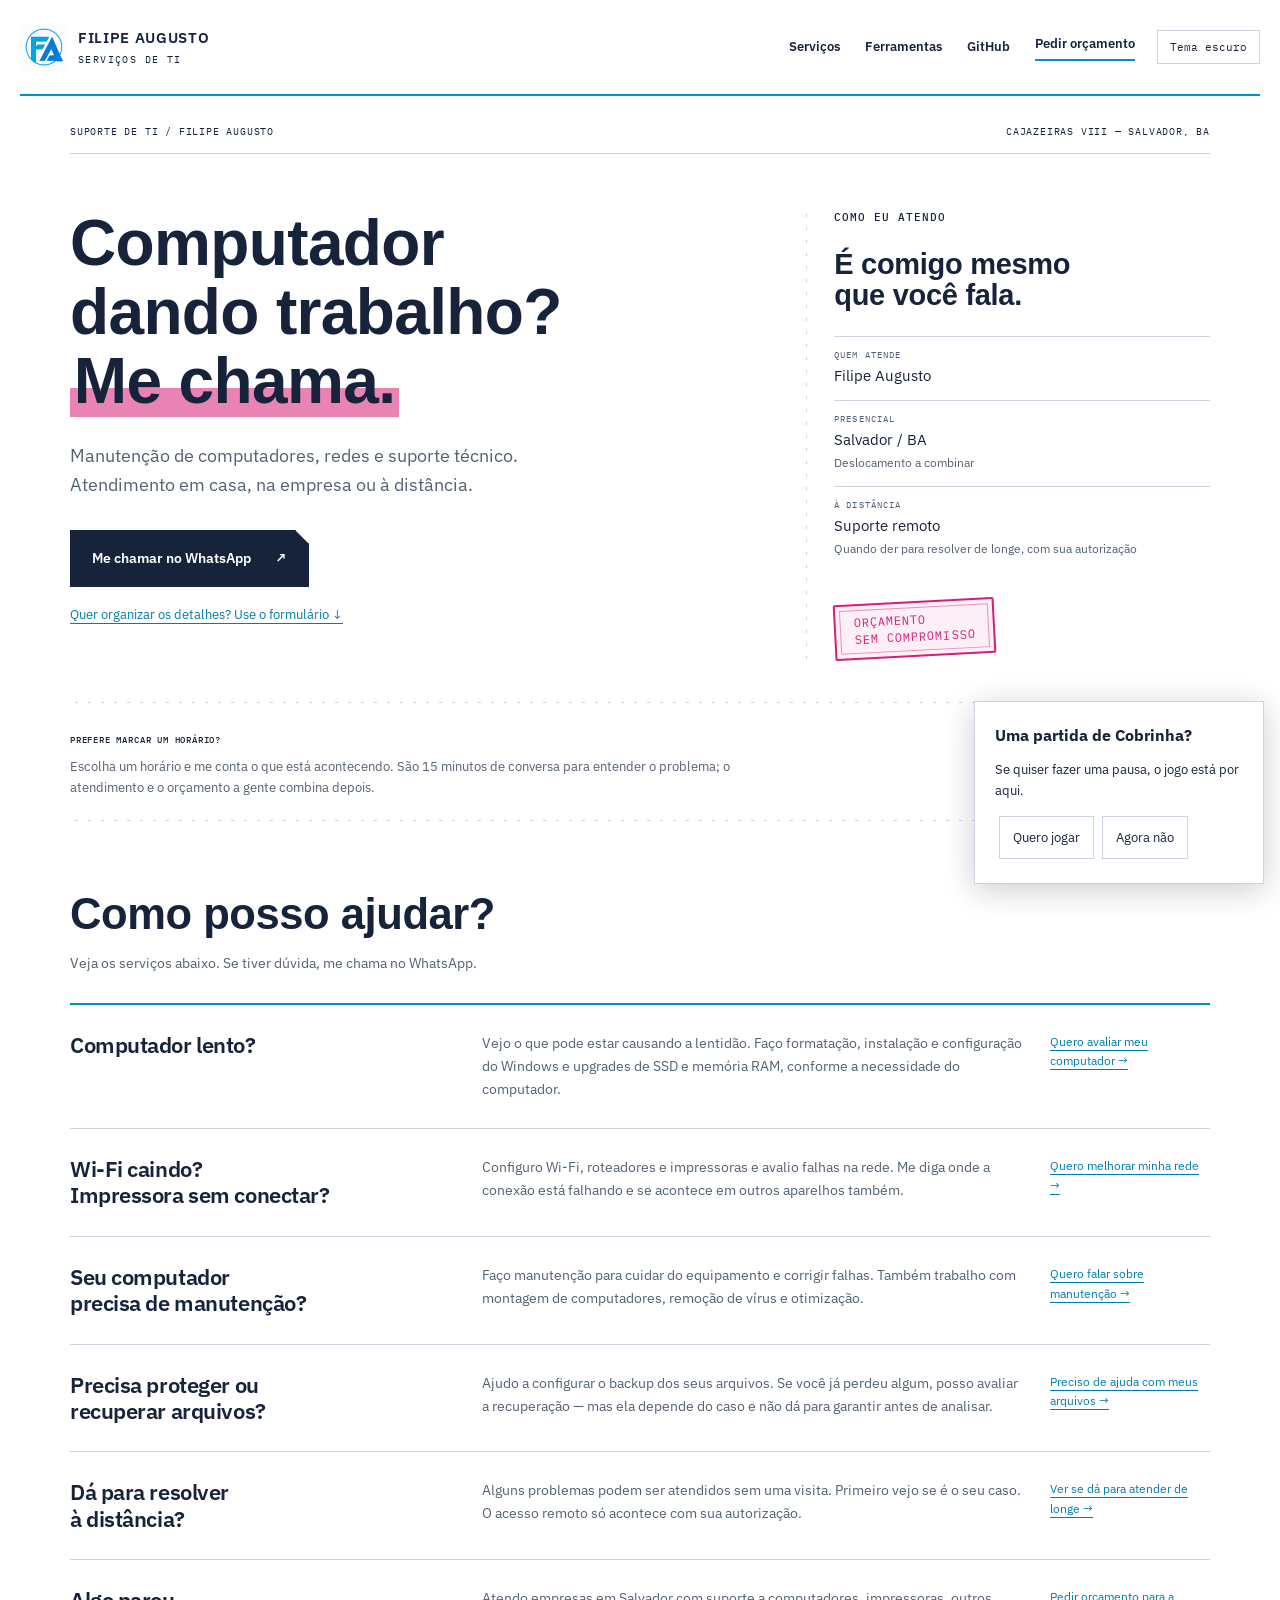
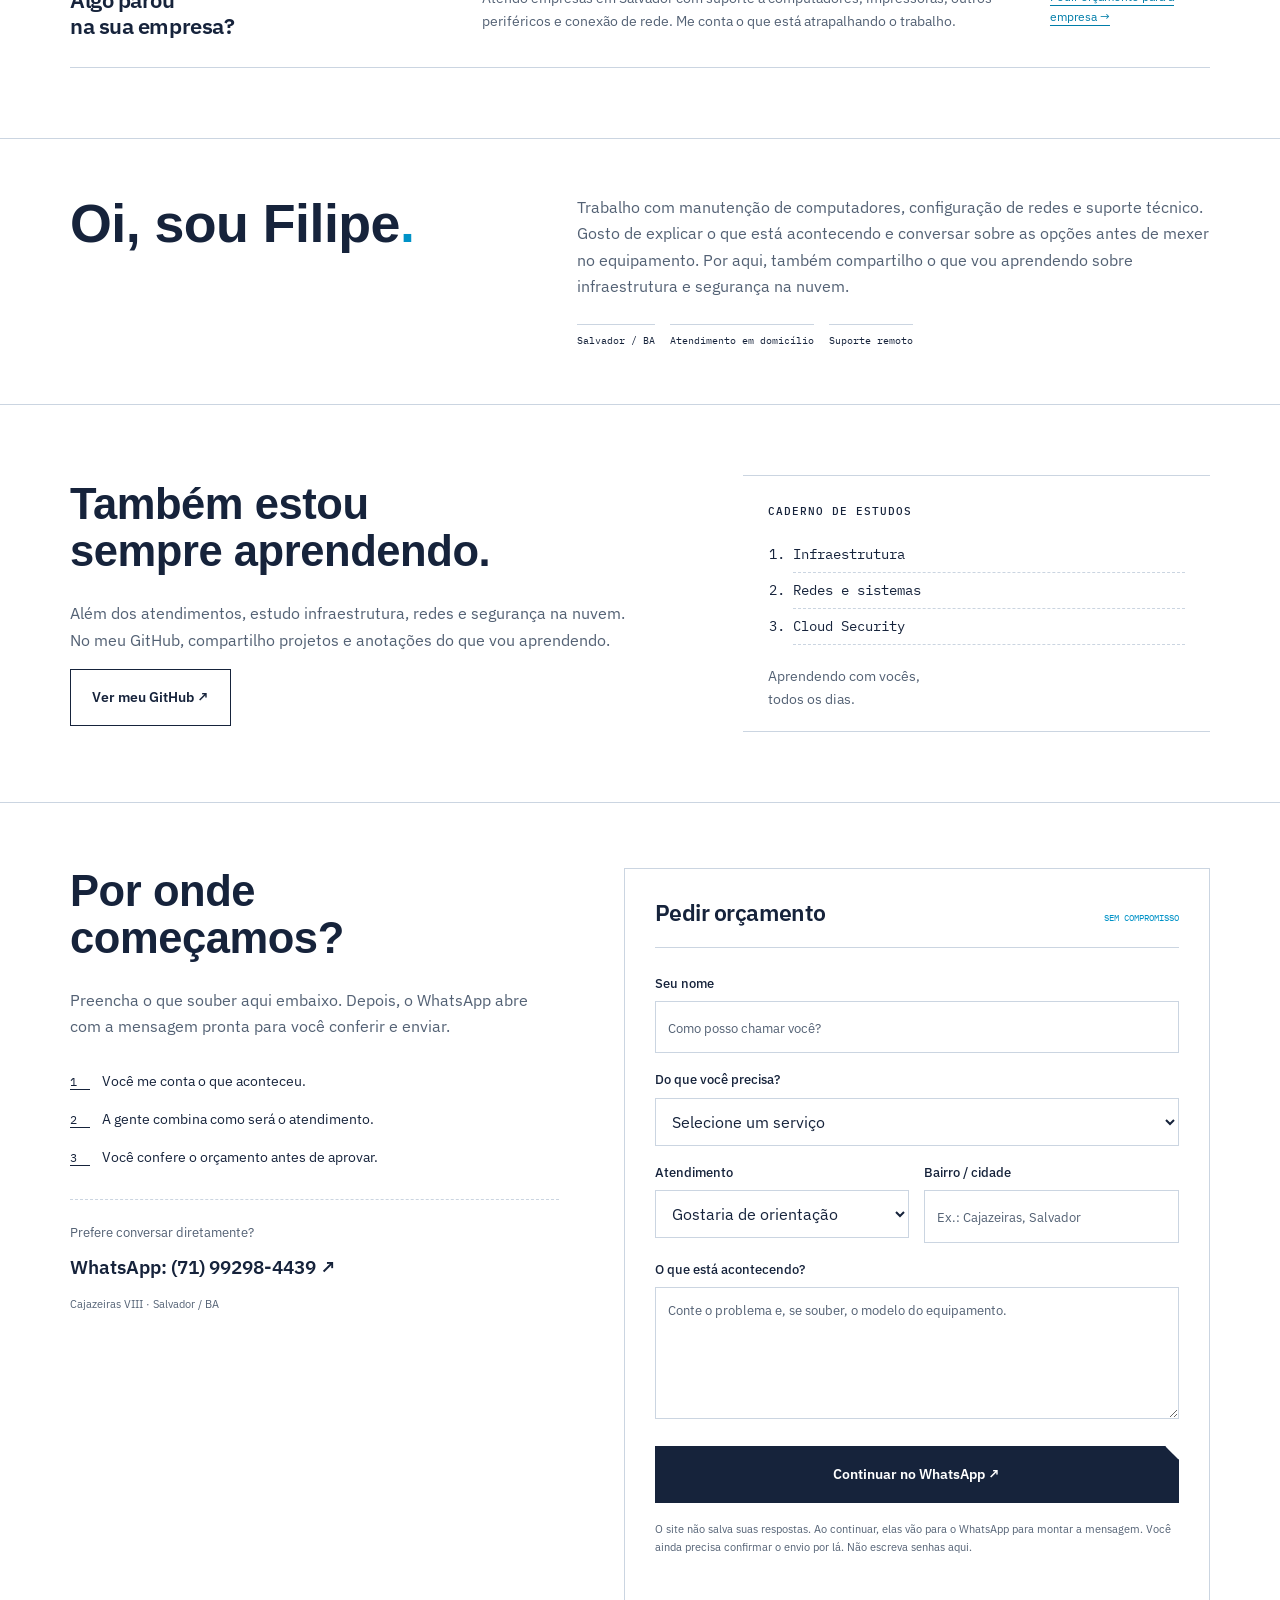
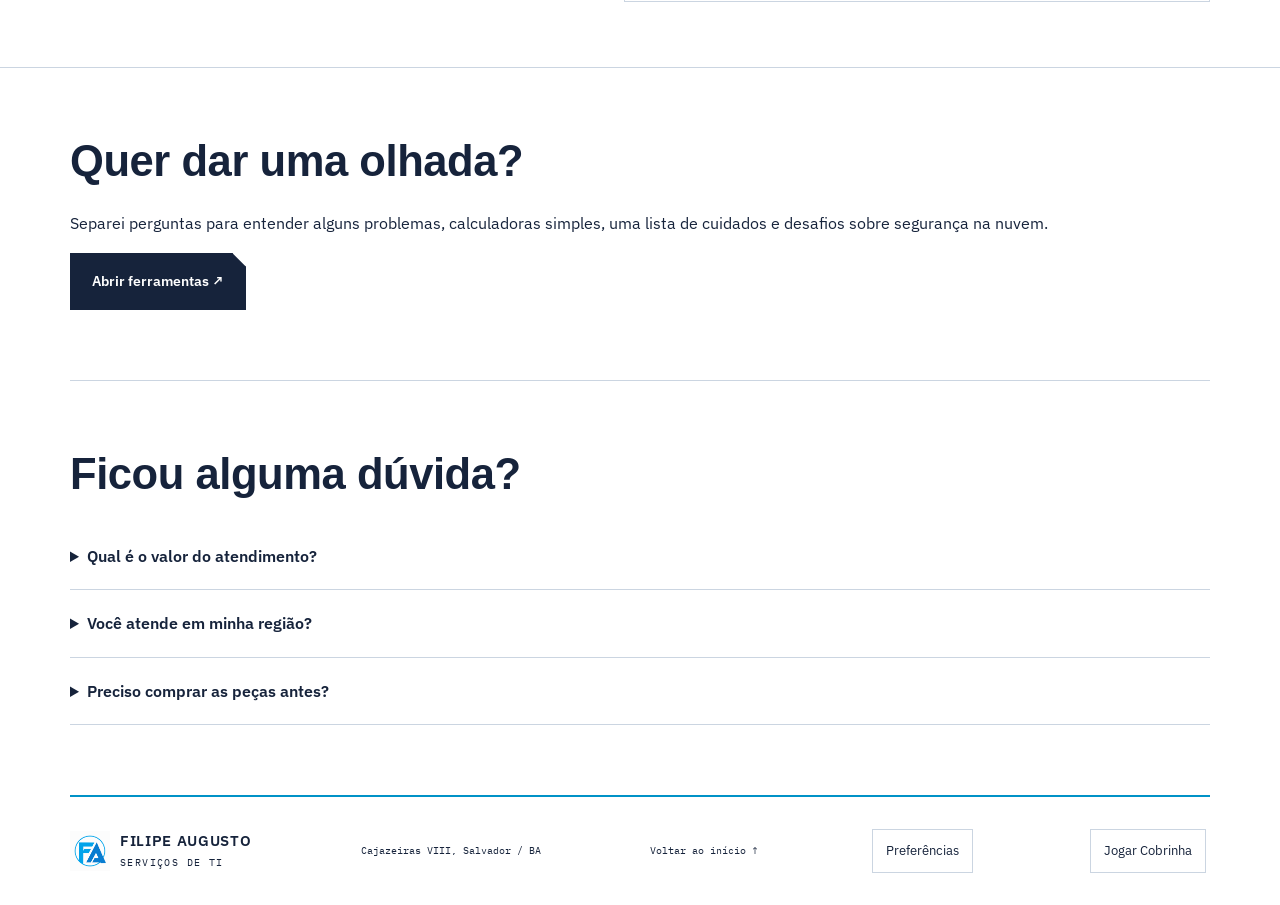
==== commit 8b9820f1: "Add files via upload" ====
--- a/index.html
+++ b/index.html
@@ -6,7 +6,7 @@
   <meta name="description" content="Suporte de TI residencial e empresarial em Salvador. Computadores, redes, manutenção e atendimento remoto. Solicite seu orçamento.">
   <meta name="theme-color" content="#081c34">
   <meta property="og:title" content="Filipe Augusto | Serviços de TI"><meta property="og:description" content="Suporte técnico para computadores e redes em Salvador. Converse com Filipe Augusto e solicite seu orçamento."><meta property="og:type" content="website">
-  <link rel="stylesheet" href="site-ui.css?v=popup-1"><script src="site-ui.js?v=umami-auto-2"></script><script src="theme.js?v=popup-1"></script><link rel="icon" href="assets/logo.png"><link rel="stylesheet" href="style.css?v=clean-labels-1">
+  <link rel="stylesheet" href="site-ui.css?v=popup-1"><script src="site-ui.js?v=umami-auto-3"></script><script src="theme.js?v=popup-1"></script><link rel="icon" href="assets/logo.png"><link rel="stylesheet" href="style.css?v=os-redesign-1">
   <link rel="canonical" href="https://filipe01000.github.io/servicos-ti/">
   <meta property="og:url" content="https://filipe01000.github.io/servicos-ti/">
   <meta property="og:site_name" content="Filipe Augusto — Serviços de TI">
@@ -25,7 +25,7 @@
 </head>
 <body>
 <a class="skip" href="#conteudo">Pular para o conteúdo</a>
-<header class="header"><a class="brand" href="#inicio" aria-label="Filipe Augusto, início"><img src="assets/logo.png" alt="" width="48" height="48"><span>FILIPE AUGUSTO<small>SERVIÇOS DE TI</small></span></a><nav aria-label="Menu principal"><a href="#servicos">Serviços</a><a href="recursos.html">Ferramentas</a><a href="#projetos">GitHub</a><a class="nav-cta" href="#orcamento">Pedir orçamento <span aria-hidden="true">↗</span></a></nav><button id="theme-toggle" class="theme-toggle" type="button" aria-label="Ativar tema escuro" aria-pressed="false" hidden>Tema escuro</button></header>
+<header class="header"><a class="brand" href="#inicio" aria-label="Filipe Augusto, início"><img src="assets/logo.png" alt="" width="48" height="48"><span>FILIPE AUGUSTO<small>SERVIÇOS DE TI</small></span></a><nav aria-label="Menu principal"><a href="#servicos">Serviços</a><a href="recursos.html">Ferramentas</a><a href="#projetos">GitHub</a><a class="nav-cta" href="#orcamento">Pedir orçamento</a></nav><button id="theme-toggle" class="theme-toggle" type="button" aria-label="Ativar tema escuro" aria-pressed="false" hidden>Tema escuro</button></header>
 <main id="conteudo">
 <section class="hero wrap" id="inicio">
 <div class="sheet-meta"><span>SUPORTE DE TI / FILIPE AUGUSTO</span><span>CAJAZEIRAS VIII — SALVADOR, BA</span></div>
@@ -33,12 +33,12 @@
 <aside class="intake-note" aria-label="Informações de atendimento"><p class="note-label">COMO EU ATENDO</p><h2>É comigo mesmo<br>que você fala.</h2><dl><div><dt>QUEM ATENDE</dt><dd>Filipe Augusto</dd></div><div><dt>PRESENCIAL</dt><dd>Salvador / BA<br><small>Deslocamento a combinar</small></dd></div><div><dt>À DISTÂNCIA</dt><dd>Suporte remoto<br><small>Quando der para resolver de longe, com sua autorização</small></dd></div></dl><p class="stamp">ORÇAMENTO<br>SEM COMPROMISSO</p></aside></div>
 <div class="booking-line"><div><span class="eyebrow">PREFERE MARCAR UM HORÁRIO?</span><p>Escolha um horário e me conta o que está acontecendo. São 15 minutos de conversa para entender o problema; o atendimento e o orçamento a gente combina depois.</p></div><a href="https://cal.com/filipeaugusto-ti/15min" target="_blank" rel="noopener noreferrer">Marcar uma conversa de 15 min ↗</a></div></section>
 <section class="section wrap" id="servicos"><div class="section-head"><div><h2>Como posso ajudar?</h2></div><p>Veja os serviços abaixo. Se tiver dúvida, me chama no WhatsApp.</p></div><div class="cards">
-<article class="card"><h3>Computador lento?</h3><p>Vejo o que pode estar causando a lentidão. Faço formatação, instalação e configuração do Windows e upgrades de SSD e memória RAM, conforme a necessidade do computador.</p><a href="#orcamento" data-service="Computadores e upgrades">Quero avaliar meu computador <span>↗</span></a></article>
-<article class="card"><h3>Wi-Fi caindo?<br>Impressora sem conectar?</h3><p>Configuro Wi-Fi, roteadores e impressoras e avalio falhas na rede. Me diga onde a conexão está falhando e se acontece em outros aparelhos também.</p><a href="#orcamento" data-service="Redes, Wi-Fi e impressoras">Quero melhorar minha rede <span>↗</span></a></article>
-<article class="card"><h3>Seu computador<br>precisa de manutenção?</h3><p>Faço manutenção para cuidar do equipamento e corrigir falhas. Também trabalho com montagem de computadores, remoção de vírus e otimização.</p><a href="#orcamento" data-service="Manutenção e montagem">Quero falar sobre manutenção <span>↗</span></a></article>
-<article class="card"><h3>Precisa proteger ou<br>recuperar arquivos?</h3><p>Ajudo a configurar o backup dos seus arquivos. Se você já perdeu algum, posso avaliar a recuperação — mas ela depende do caso e não dá para garantir antes de analisar.</p><a href="#orcamento" data-service="Backup e arquivos">Preciso de ajuda com meus arquivos <span>↗</span></a></article>
-<article class="card"><h3>Dá para resolver<br>à distância?</h3><p>Alguns problemas podem ser atendidos sem uma visita. Primeiro vejo se é o seu caso. O acesso remoto só acontece com sua autorização.</p><a href="#orcamento" data-service="Suporte remoto">Ver se dá para atender de longe <span>↗</span></a></article>
-<article class="card accent-card"><h3>Algo parou<br>na sua empresa?</h3><p>Atendo empresas em Salvador com suporte a computadores, impressoras, outros periféricos e conexão de rede. Me conta o que está atrapalhando o trabalho.</p><a href="#orcamento" data-service="Suporte empresarial">Pedir orçamento para a empresa <span>↗</span></a></article>
+<article class="card"><h3>Computador lento?</h3><p>Vejo o que pode estar causando a lentidão. Faço formatação, instalação e configuração do Windows e upgrades de SSD e memória RAM, conforme a necessidade do computador.</p><a href="#orcamento" data-service="Computadores e upgrades">Quero avaliar meu computador →</a></article>
+<article class="card"><h3>Wi-Fi caindo?<br>Impressora sem conectar?</h3><p>Configuro Wi-Fi, roteadores e impressoras e avalio falhas na rede. Me diga onde a conexão está falhando e se acontece em outros aparelhos também.</p><a href="#orcamento" data-service="Redes, Wi-Fi e impressoras">Quero melhorar minha rede →</a></article>
+<article class="card"><h3>Seu computador<br>precisa de manutenção?</h3><p>Faço manutenção para cuidar do equipamento e corrigir falhas. Também trabalho com montagem de computadores, remoção de vírus e otimização.</p><a href="#orcamento" data-service="Manutenção e montagem">Quero falar sobre manutenção →</a></article>
+<article class="card"><h3>Precisa proteger ou<br>recuperar arquivos?</h3><p>Ajudo a configurar o backup dos seus arquivos. Se você já perdeu algum, posso avaliar a recuperação — mas ela depende do caso e não dá para garantir antes de analisar.</p><a href="#orcamento" data-service="Backup e arquivos">Preciso de ajuda com meus arquivos →</a></article>
+<article class="card"><h3>Dá para resolver<br>à distância?</h3><p>Alguns problemas podem ser atendidos sem uma visita. Primeiro vejo se é o seu caso. O acesso remoto só acontece com sua autorização.</p><a href="#orcamento" data-service="Suporte remoto">Ver se dá para atender de longe →</a></article>
+<article class="card accent-card"><h3>Algo parou<br>na sua empresa?</h3><p>Atendo empresas em Salvador com suporte a computadores, impressoras, outros periféricos e conexão de rede. Me conta o que está atrapalhando o trabalho.</p><a href="#orcamento" data-service="Suporte empresarial">Pedir orçamento para a empresa →</a></article>
 </div></section>
 <section class="about-section" id="sobre"><div class="wrap about"><div><h2>Oi, sou Filipe<span>.</span></h2></div><div><p>Trabalho com manutenção de computadores, configuração de redes e suporte técnico. Gosto de explicar o que está acontecendo e conversar sobre as opções antes de mexer no equipamento. Por aqui, também compartilho o que vou aprendendo sobre infraestrutura e segurança na nuvem.</p><div class="tags"><span>Salvador / BA</span><span>Atendimento em domicílio</span><span>Suporte remoto</span></div></div></div></section>
 <section class="section wrap" id="projetos"><div class="github-box"><div><h2>Também estou<br>sempre aprendendo.</h2><p>Além dos atendimentos, estudo infraestrutura, redes e segurança na nuvem. No meu GitHub, compartilho projetos e anotações do que vou aprendendo.</p><a id="github-link" class="button dark" hidden target="_blank" rel="noopener noreferrer">Ver meu GitHub ↗</a><p id="github-pending" class="micro">Projetos e laboratórios: em breve por aqui.</p></div><aside class="study-note"><span class="note-label">CADERNO DE ESTUDOS</span><ol><li>Infraestrutura</li><li>Redes e sistemas</li><li>Cloud Security</li></ol><p>Aprendendo com vocês,<br>todos os dias.</p></aside></div></section>
@@ -60,3 +60,4 @@
 
 
 
+
--- a/style.css
+++ b/style.css
@@ -1,9 +1,9 @@
-@import url('https://fonts.googleapis.com/css2?family=Barlow+Condensed:wght@600;700&family=IBM+Plex+Mono:wght@400;500&family=IBM+Plex+Sans:wght@400;500;600&display=swap');
-:root{color-scheme:light;--navy:#172f46;--blue:#135776;--pink:#9d294e;--muted:#52606b;--line:#b9c0bd;--paper:#ebe8df;--white:#faf8f2;--bg:#f5f2e9;--accent:#a3314e;--mono:'IBM Plex Mono',monospace}
-html[data-theme=dark]{color-scheme:dark;--navy:#ecede5;--blue:#9ed4e9;--pink:#ffacc2;--muted:#b0bbc2;--line:#4a5963;--paper:#1a2834;--white:#1e2f3e;--bg:#111b26;--accent:#ffacc2}
-*{box-sizing:border-box}html{scroll-behavior:smooth;scroll-padding-top:25px}body{margin:0;background:var(--bg);color:var(--navy);font:16px/1.65 'IBM Plex Sans',sans-serif}h1,h2,h3,p{margin-top:0}h1,h2,h3{font-weight:600;line-height:1.08}h1,h2{font-family:'Barlow Condensed',sans-serif}h1{font-size:clamp(52px,6.6vw,88px);letter-spacing:-.025em;margin-bottom:26px}h1 em{font-style:normal;color:var(--blue)}h2{font-size:clamp(38px,4.2vw,56px);margin-bottom:25px;letter-spacing:-.02em}h3{font-size:23px;line-height:1.2;letter-spacing:-.02em}a{color:inherit;text-decoration:none}a:hover{text-decoration:underline;text-underline-offset:5px}button,input,select,textarea{font:inherit}:focus-visible{outline:3px solid var(--accent);outline-offset:5px}[hidden]{display:none!important}.wrap{width:min(1140px,calc(100% - 40px));margin-inline:auto}.header{width:min(1240px,calc(100% - 40px));margin:auto;display:flex;align-items:center;flex-wrap:wrap;gap:22px;padding:23px 0;border-bottom:2px solid var(--navy)}.brand{display:flex;align-items:center;gap:10px;line-height:1.2;font-weight:600;letter-spacing:.045em;font-size:15px}.brand img{object-fit:contain;background:#fff}.brand small{display:block;font:10px var(--mono);letter-spacing:.14em;margin-top:6px}.header nav{display:flex;gap:25px;margin-left:auto;align-items:center;font-size:13px;font-weight:600}.nav-cta{border-bottom:2px solid var(--accent);padding-bottom:4px}.theme-toggle{border:1px solid var(--line);padding:9px 12px;color:var(--navy);background:transparent;font:11px var(--mono);cursor:pointer}.theme-toggle:hover{border-color:var(--navy)}.hero{padding-top:28px}.sheet-meta{display:flex;justify-content:space-between;gap:16px;font:10px/1.6 var(--mono);letter-spacing:.08em;border-bottom:1px solid var(--line);padding-bottom:13px}.hero-layout{display:grid;grid-template-columns:1.65fr 1fr;gap:70px;padding:55px 0 42px}.eyebrow,.note-label{font:11px/1.6 var(--mono);letter-spacing:.09em;font-weight:500;margin-bottom:22px}.lead{font-size:18px;max-width:555px;line-height:1.6;color:var(--muted);margin-bottom:30px}.button{display:inline-flex;align-items:center;justify-content:center;gap:24px;padding:16px 21px;border:1px solid var(--navy);font-size:14px;font-weight:600;cursor:pointer;border-radius:0;min-height:48px;text-decoration:none}.button:hover{text-decoration:none;outline:1px solid var(--navy);outline-offset:3px}.primary{background:var(--navy);color:var(--bg)}.dark{background:transparent;color:var(--navy)}.secondary-line{display:block;margin-top:17px;font-size:13px;text-decoration:underline;text-underline-offset:4px}.intake-note{border-left:1px dashed var(--line);padding-left:30px;align-self:stretch}.intake-note h2{font-size:39px}.intake-note dl{margin:25px 0}.intake-note dl>div{border-top:1px solid var(--line);padding:12px 0}.intake-note dt{font:9px var(--mono);letter-spacing:.12em;color:var(--muted);margin-bottom:5px}.intake-note dd{margin:0;font-size:15px;line-height:1.5}.intake-note dd small{font-size:12px;color:var(--muted)}.stamp{border:2px solid var(--accent);color:var(--accent);display:inline-block;padding:9px 17px;font:12px/1.4 var(--mono);letter-spacing:.09em;margin:4px 0;transform:rotate(-3deg)}.booking-line{border-block:1px solid var(--line);padding:22px 0;display:grid;grid-template-columns:1fr auto;gap:45px;align-items:center}.booking-line .eyebrow{font-size:9px;margin:0}.booking-line p{font-size:13px;color:var(--muted);max-width:680px;margin:5px 0 0}.booking-line>a{font-size:14px;border-bottom:1px solid var(--navy);padding:10px 0}.section{padding-block:70px}.section-head{display:flex;justify-content:space-between;gap:30px;align-items:end;margin-bottom:30px}.section-head>p{color:var(--muted);font-size:14px;max-width:340px}.cards{border-top:2px solid var(--navy)}.card{display:grid;grid-template-columns:150px 1fr 1.4fr 160px;gap:25px;align-items:start;padding:27px 0;border-bottom:1px solid var(--line)}.card-number{font:10px/1.6 var(--mono);color:var(--blue);padding-top:4px}.card h3{font-size:22px;margin:0}.card p{font-size:14px;color:var(--muted);margin:0}.card a{font-size:12px;text-decoration:underline;text-underline-offset:4px}.about-section{border-block:1px solid var(--line);padding:55px 0;background:var(--paper)}.about{display:grid;grid-template-columns:1fr 1.45fr;gap:70px}.about h2 span{color:var(--accent)}.about-lead{font-size:25px;line-height:1.35;max-width:500px}.about p:not(.eyebrow):not(.about-lead){color:var(--muted)}.tags{display:flex;gap:15px;flex-wrap:wrap;font:10px/1.6 var(--mono);margin-top:25px}.tags span{border-top:1px solid var(--line);padding-top:8px}.github-box{display:grid;grid-template-columns:1.25fr 1fr;gap:90px;align-items:center}.github-box p{color:var(--muted);max-width:560px}.study-note{border-block:1px solid var(--line);padding:20px 25px;background:var(--paper)}.study-note ol{padding-left:25px;font:14px/2.5 var(--mono)}.study-note li{border-bottom:1px dashed var(--line)}.study-note p{font-size:14px;margin:20px 0 0}.quote-section{background:var(--paper);padding:65px 0;border-block:1px solid var(--line)}.quote-grid{display:grid;grid-template-columns:1fr 1.2fr;gap:65px}.quote-grid>div>p:not(.eyebrow){color:var(--muted)}.steps{list-style:none;padding:0;margin:30px 0}.steps li{display:flex;gap:12px;align-items:baseline;margin:15px 0;font-size:14px}.steps span{font:12px var(--mono);border-bottom:1px solid var(--navy);min-width:20px}.contact-note{border-top:1px dashed var(--line);padding-top:22px;font-size:13px;color:var(--muted)}.contact-note a{display:block;font-size:19px;font-weight:600;margin:9px 0;color:var(--navy)}form{padding:30px;background:var(--white);border:1px solid var(--line)}.form-heading{display:flex;justify-content:space-between;gap:15px;align-items:baseline;margin-bottom:25px;border-bottom:1px solid var(--line);padding-bottom:20px}.form-heading h3{font-size:23px;margin:0}.form-heading span{font:9px var(--mono);color:var(--accent)}label{display:block;font-size:13px;font-weight:500;margin:16px 0 7px}input,select,textarea{border:1px solid var(--line);background:var(--bg);color:var(--navy);padding:12px;width:100%;min-width:0;border-radius:0;font-size:16px}input::placeholder,textarea::placeholder{color:var(--muted);font-size:13px}textarea{resize:vertical}.form-pair{display:grid;grid-template-columns:1fr 1fr;gap:15px}form .button{width:100%;margin-top:20px}.form-note,.micro{font-size:11px;color:var(--muted);margin:17px 0 0}#form-status{font-size:13px;color:var(--blue);margin:15px 0 0}.faq{border-top:1px solid var(--line)}details{border-bottom:1px solid var(--line);padding:20px 0}summary{font-weight:600;font-size:16px;cursor:pointer}details p{max-width:780px;color:var(--muted);font-size:14px;margin:14px 0 0}.footer{display:flex;align-items:center;justify-content:space-between;gap:25px;padding-block:28px;border-top:2px solid var(--navy)}.footer p,.footer>a{font:10px/1.6 var(--mono);margin:0}.skip{position:fixed;top:-100px;left:15px;background:var(--navy);color:var(--bg);padding:12px;z-index:10}.skip:focus{top:12px}.actions{display:flex;flex-wrap:wrap;gap:16px;align-items:center;margin-top:20px}.resource-nav{display:flex;flex-wrap:wrap;gap:16px}.tool{border-radius:0!important}.tool form,.library-card,.answer,.resource-nav a,.work-pair img{border-radius:0!important}.tool .result{background:var(--white)!important;color:var(--navy)!important}.tool small{line-height:1.65}
+@import url('https://fonts.googleapis.com/css2?family=Archivo+Expanded:wght@700;800&family=IBM+Plex+Mono:wght@400;500&family=IBM+Plex+Sans:wght@400;500;600&display=swap');
+:root{color-scheme:light;--navy:#16233b;--blue:#0092c7;--pink:#d61e77;--muted:#536174;--line:#cbd5e1;--paper:#ffffff;--white:#ffffff;--bg:#ffffff;--accent:#0092c7;--cta:#16233b;--cta-text:#ffffff;--link:#007da9;--mono:'IBM Plex Mono',monospace}
+html[data-theme=dark]{color-scheme:dark;--navy:#f4ecd9;--blue:#33c3ff;--pink:#ff4fa0;--muted:#93a4bd;--line:#2d4562;--paper:#101d33;--white:#16263f;--bg:#0b1524;--accent:#33c3ff;--cta:#33c3ff;--cta-text:#071322;--link:#7cd9ff}
+*{box-sizing:border-box}html{scroll-behavior:smooth;scroll-padding-top:25px}body{margin:0;background:var(--bg);color:var(--navy);font:16px/1.65 'IBM Plex Sans',sans-serif}h1,h2,h3,p{margin-top:0}h1,h2,h3{font-weight:600;line-height:1.08}h1,h2{font-family:'Archivo Expanded',sans-serif;font-weight:800}h1{font-size:clamp(38px,5vw,68px);letter-spacing:-.01em;margin-bottom:26px}h1 em{font-style:normal;color:inherit;background-image:linear-gradient(transparent 60%,color-mix(in srgb,var(--pink) 55%,transparent) 60%);box-decoration-break:clone;-webkit-box-decoration-break:clone;padding:0 .06em}h2{font-size:clamp(30px,3.4vw,48px);margin-bottom:25px;letter-spacing:-.01em}h3{font-size:23px;line-height:1.2;letter-spacing:-.02em}a{color:inherit;text-decoration:none}a:hover{text-decoration:underline;text-underline-offset:5px}button,input,select,textarea{font:inherit}:focus-visible{outline:3px solid var(--accent);outline-offset:5px}[hidden]{display:none!important}.wrap{width:min(1140px,calc(100% - 40px));margin-inline:auto}.header{width:min(1240px,calc(100% - 40px));margin:auto;display:flex;align-items:center;flex-wrap:wrap;gap:22px;padding:23px 0;border-bottom:2px solid var(--navy)}.brand{display:flex;align-items:center;gap:10px;line-height:1.2;font-weight:600;letter-spacing:.045em;font-size:15px}.brand img{object-fit:contain;background:#fff}.brand small{display:block;font:10px var(--mono);letter-spacing:.14em;margin-top:6px}.header nav{display:flex;gap:25px;margin-left:auto;align-items:center;font-size:13px;font-weight:600}.nav-cta{border-bottom:2px solid var(--accent);padding-bottom:4px}.theme-toggle{border:1px solid var(--line);padding:9px 12px;color:var(--navy);background:transparent;font:11px var(--mono);cursor:pointer}.theme-toggle:hover{border-color:var(--navy)}.hero{padding-top:28px}.sheet-meta{display:flex;justify-content:space-between;gap:16px;font:10px/1.6 var(--mono);letter-spacing:.08em;border-bottom:1px solid var(--line);padding-bottom:13px}.hero-layout{display:grid;grid-template-columns:1.65fr 1fr;gap:70px;padding:55px 0 42px}.eyebrow,.note-label{font:11px/1.6 var(--mono);letter-spacing:.09em;font-weight:500;margin-bottom:22px}.lead{font-size:18px;max-width:555px;line-height:1.6;color:var(--muted);margin-bottom:30px}.button{display:inline-flex;align-items:center;justify-content:center;gap:24px;padding:16px 21px;border:1px solid var(--navy);font-size:14px;font-weight:600;cursor:pointer;border-radius:0;min-height:48px;text-decoration:none}.button:hover{text-decoration:none;outline:1px solid var(--navy);outline-offset:3px}.primary{background:var(--navy);color:var(--bg)}.dark{background:transparent;color:var(--navy)}.secondary-line{display:block;margin-top:17px;font-size:13px;text-decoration:underline;text-underline-offset:4px}.intake-note{border-left:1px dashed var(--line);padding-left:30px;align-self:stretch}.intake-note h2{font-size:29px}.intake-note dl{margin:25px 0}.intake-note dl>div{border-top:1px solid var(--line);padding:12px 0}.intake-note dt{font:9px var(--mono);letter-spacing:.12em;color:var(--muted);margin-bottom:5px}.intake-note dd{margin:0;font-size:15px;line-height:1.5}.intake-note dd small{font-size:12px;color:var(--muted)}.stamp{border:2px solid var(--accent);color:var(--accent);display:inline-block;padding:9px 17px;font:12px/1.4 var(--mono);letter-spacing:.09em;margin:4px 0;transform:rotate(-3deg)}.booking-line{border-block:1px solid var(--line);padding:22px 0;display:grid;grid-template-columns:1fr auto;gap:45px;align-items:center}.booking-line .eyebrow{font-size:9px;margin:0}.booking-line p{font-size:13px;color:var(--muted);max-width:680px;margin:5px 0 0}.booking-line>a{font-size:14px;border-bottom:1px solid var(--navy);padding:10px 0}.section{padding-block:70px}.section-head{display:flex;justify-content:space-between;gap:30px;align-items:end;margin-bottom:30px}.section-head>p{color:var(--muted);font-size:14px;max-width:340px}.cards{border-top:2px solid var(--navy)}.card{display:grid;grid-template-columns:150px 1fr 1.4fr 160px;gap:25px;align-items:start;padding:27px 0;border-bottom:1px solid var(--line)}.card-number{font:10px/1.6 var(--mono);color:var(--blue);padding-top:4px}.card h3{font-size:22px;margin:0}.card p{font-size:14px;color:var(--muted);margin:0}.card a{font-size:12px;text-decoration:underline;text-underline-offset:4px}.about-section{border-block:1px solid var(--line);padding:55px 0;background:var(--paper)}.about{display:grid;grid-template-columns:1fr 1.45fr;gap:70px}.about h2 span{color:var(--accent)}.about-lead{font-size:25px;line-height:1.35;max-width:500px}.about p:not(.eyebrow):not(.about-lead){color:var(--muted)}.tags{display:flex;gap:15px;flex-wrap:wrap;font:10px/1.6 var(--mono);margin-top:25px}.tags span{border-top:1px solid var(--line);padding-top:8px}.github-box{display:grid;grid-template-columns:1.25fr 1fr;gap:90px;align-items:center}.github-box p{color:var(--muted);max-width:560px}.study-note{border-block:1px solid var(--line);padding:20px 25px;background:var(--paper)}.study-note ol{padding-left:25px;font:14px/2.5 var(--mono)}.study-note li{border-bottom:1px dashed var(--line)}.study-note p{font-size:14px;margin:20px 0 0}.quote-section{background:var(--paper);padding:65px 0;border-block:1px solid var(--line)}.quote-grid{display:grid;grid-template-columns:1fr 1.2fr;gap:65px}.quote-grid>div>p:not(.eyebrow){color:var(--muted)}.steps{list-style:none;padding:0;margin:30px 0}.steps li{display:flex;gap:12px;align-items:baseline;margin:15px 0;font-size:14px}.steps span{font:12px var(--mono);border-bottom:1px solid var(--navy);min-width:20px}.contact-note{border-top:1px dashed var(--line);padding-top:22px;font-size:13px;color:var(--muted)}.contact-note a{display:block;font-size:19px;font-weight:600;margin:9px 0;color:var(--navy)}form{padding:30px;background:var(--white);border:1px solid var(--line)}.form-heading{display:flex;justify-content:space-between;gap:15px;align-items:baseline;margin-bottom:25px;border-bottom:1px solid var(--line);padding-bottom:20px}.form-heading h3{font-size:23px;margin:0}.form-heading span{font:9px var(--mono);color:var(--accent)}label{display:block;font-size:13px;font-weight:500;margin:16px 0 7px}input,select,textarea{border:1px solid var(--line);background:var(--bg);color:var(--navy);padding:12px;width:100%;min-width:0;border-radius:0;font-size:16px}input::placeholder,textarea::placeholder{color:var(--muted);font-size:13px}textarea{resize:vertical}.form-pair{display:grid;grid-template-columns:1fr 1fr;gap:15px}form .button{width:100%;margin-top:20px}.form-note,.micro{font-size:11px;color:var(--muted);margin:17px 0 0}#form-status{font-size:13px;color:var(--blue);margin:15px 0 0}.faq{border-top:1px solid var(--line)}details{border-bottom:1px solid var(--line);padding:20px 0}summary{font-weight:600;font-size:16px;cursor:pointer}details p{max-width:780px;color:var(--muted);font-size:14px;margin:14px 0 0}.footer{display:flex;align-items:center;justify-content:space-between;gap:25px;padding-block:28px;border-top:2px solid var(--navy)}.footer p,.footer>a{font:10px/1.6 var(--mono);margin:0}.skip{position:fixed;top:-100px;left:15px;background:var(--navy);color:var(--bg);padding:12px;z-index:10}.skip:focus{top:12px}.actions{display:flex;flex-wrap:wrap;gap:16px;align-items:center;margin-top:20px}.resource-nav{display:flex;flex-wrap:wrap;gap:16px}.tool{border-radius:0!important}.tool form,.library-card,.answer,.resource-nav a,.work-pair img{border-radius:0!important}.tool .result{background:var(--white)!important;color:var(--navy)!important}.tool small{line-height:1.65}
 @media(max-width:1000px){.hero-layout{gap:35px}.card{grid-template-columns:120px 1fr 1.4fr;gap:20px}.card a{grid-column:2/-1}.quote-grid{gap:30px}.header nav{gap:18px}.github-box{gap:45px}.about{gap:40px}}
-@media(max-width:700px){.wrap,.header{width:calc(100% - 36px)}.header{gap:18px;padding-block:18px}.header .brand{order:0;font-size:13px}.header .theme-toggle{order:1;margin-left:auto}.header nav{order:2;width:100%;justify-content:space-between;gap:8px;font-size:12px}.sheet-meta{font-size:8px;gap:20px}.sheet-meta span:last-child{text-align:right}.hero-layout{grid-template-columns:1fr;padding:32px 0;gap:35px}h1{font-size:55px}.lead{font-size:16px}.hero-layout .button{width:100%}.secondary-line{font-size:12px}.intake-note{border-left:0;border-top:1px dashed var(--line);padding:23px 0 0;display:grid;grid-template-columns:1fr 1fr;gap:15px}.intake-note .note-label{grid-column:1/-1;margin:0}.intake-note h2{font-size:34px;margin:0}.intake-note dl{margin:0}.intake-note dl>div:first-child{border:0;padding-top:0}.stamp{align-self:start;justify-self:start;grid-column:1/-1;font-size:10px;transform:none}.booking-line{grid-template-columns:1fr;gap:9px}.booking-line>a{justify-self:start}.section{padding-block:45px}.section-head{display:block}.section-head>p{max-width:none}.card{grid-template-columns:1fr;gap:12px;padding:24px 0}.card a{grid-column:auto;justify-self:start;padding-block:5px}.card h3{font-size:25px}.card-number{font-size:10px}.about,.github-box,.quote-grid{grid-template-columns:1fr;gap:28px}.about-section,.quote-section{padding-block:40px}.about-lead{font-size:22px}.form-pair{grid-template-columns:1fr;gap:0}form{padding:22px}.form-heading{align-items:start;flex-direction:column;gap:8px}.form-heading h3{font-size:24px}.contact-note a{font-size:17px}.study-note{padding-inline:20px}.footer{align-items:start;flex-direction:column;gap:18px}.tool-grid{min-width:0}.button{font-size:13px}}
+@media(max-width:700px){.wrap,.header{width:calc(100% - 36px)}.header{gap:18px;padding-block:18px}.header .brand{order:0;font-size:13px}.header .theme-toggle{order:1;margin-left:auto}.header nav{order:2;width:100%;justify-content:space-between;gap:8px;font-size:12px}.sheet-meta{font-size:8px;gap:20px}.sheet-meta span:last-child{text-align:right}.hero-layout{grid-template-columns:1fr;padding:32px 0;gap:35px}h1{font-size:44px}.lead{font-size:16px}.hero-layout .button{width:100%}.secondary-line{font-size:12px}.intake-note{border-left:0;padding:23px 0 0;display:grid;grid-template-columns:1fr 1fr;gap:15px}.intake-note .note-label{grid-column:1/-1;margin:0}.intake-note h2{font-size:25px;margin:0}.intake-note dl{margin:0}.intake-note dl>div:first-child{border:0;padding-top:0}.stamp{align-self:start;justify-self:start;grid-column:1/-1;font-size:10px;transform:none}.booking-line{grid-template-columns:1fr;gap:9px}.booking-line>a{justify-self:start}.section{padding-block:45px}.section-head{display:block}.section-head>p{max-width:none}.card{grid-template-columns:1fr;gap:12px;padding:24px 0}.card a{grid-column:auto;justify-self:start;padding-block:5px}.card h3{font-size:25px}.card-number{font-size:10px}.about,.github-box,.quote-grid{grid-template-columns:1fr;gap:28px}.about-section,.quote-section{padding-block:40px}.about-lead{font-size:22px}.form-pair{grid-template-columns:1fr;gap:0}form{padding:22px}.form-heading{align-items:start;flex-direction:column;gap:8px}.form-heading h3{font-size:24px}.contact-note a{font-size:17px}.study-note{padding-inline:20px}.footer{align-items:start;flex-direction:column;gap:18px}.tool-grid{min-width:0}.button{font-size:13px}}
 @media(prefers-reduced-motion:reduce){html{scroll-behavior:auto}}
 
 /* Ajustes de texto, alinhamento e logo nos dois temas. */
@@ -21,6 +21,29 @@
 .brand{background:var(--bg)}
 
 /* Serviços sem a coluna de rótulos. */
+/* Mistura dos dois azuis no tema escuro. */
+html[data-theme=dark] body{background-color:#0b1524;background-image:radial-gradient(ellipse at 100% 0%,rgba(51,195,255,.18),transparent 65%),radial-gradient(ellipse at 0% 100%,rgba(255,79,160,.10),transparent 55%);background-attachment:fixed}
+html[data-theme=dark] .brand{background:transparent;isolation:auto}
+html[data-theme=dark] .about-section,html[data-theme=dark] .quote-section{background:linear-gradient(115deg,#0b1524,color-mix(in srgb,#33c3ff 14%,#0b1524))}
+html[data-theme=dark] .study-note,html[data-theme=dark] .tool{background:linear-gradient(135deg,color-mix(in srgb,#33c3ff 12%,#0b1524),#0b1524)}
+html[data-theme=dark] form{background:color-mix(in srgb,#33c3ff 10%,#0b1524)}
+.primary{background:var(--cta);border-color:var(--cta);color:var(--cta-text)}
+.primary:hover{outline-color:var(--cta)}
+.header,.footer,.cards{border-color:var(--blue)}
+.card a,.booking-line>a,.secondary-line,.library-card span,#form-status{color:var(--link)}
+.stamp{color:var(--pink)}
+.theme-toggle:hover,.resource-nav a:hover,.answer:hover:not(:disabled){border-color:var(--blue)}
 .card{grid-template-columns:1fr 1.4fr 160px}
 @media(max-width:1000px){.card{grid-template-columns:1fr 1.4fr}.card a{grid-column:1/-1}}
-@media(max-width:700px){.card{grid-template-columns:1fr}.card a{grid-column:auto}}
+@media(max-width:700px){.card{grid-template-columns:1fr}.card a{grid-column:auto}}
+
+/* Acabamento de ordem de serviço: carimbo, canhoto perfurado e canto cortado nos botões primários. */
+.button.primary{clip-path:polygon(0 0,calc(100% - 14px) 0,100% 14px,100% 100%,0 100%)}
+.stamp{position:relative;border:2px solid var(--pink);background:color-mix(in srgb,var(--pink) 7%,transparent);border-radius:2px;padding:9px 18px}
+.stamp::after{content:"";position:absolute;inset:4px;border:1px solid color-mix(in srgb,var(--pink) 45%,transparent);pointer-events:none}
+.intake-note{border-left:none;padding-left:28px;background-image:radial-gradient(circle,var(--line) 1.4px,transparent 1.6px);background-size:1px 13px;background-position:0 0;background-repeat:repeat-y}
+.booking-line{border-block:none;position:relative}
+.booking-line::before,.booking-line::after{content:"";position:absolute;left:0;right:0;height:1px;background-image:radial-gradient(circle,var(--line) 1.4px,transparent 1.6px);background-size:13px 1px;background-repeat:repeat-x}
+.booking-line::before{top:0}
+.booking-line::after{bottom:0}
+@media(max-width:700px){.intake-note{background-image:none;border-top:none;padding-top:22px;position:relative}.intake-note::before{content:"";position:absolute;top:0;left:0;right:0;height:1px;background-image:radial-gradient(circle,var(--line) 1.4px,transparent 1.6px);background-size:13px 1px;background-repeat:repeat-x}}
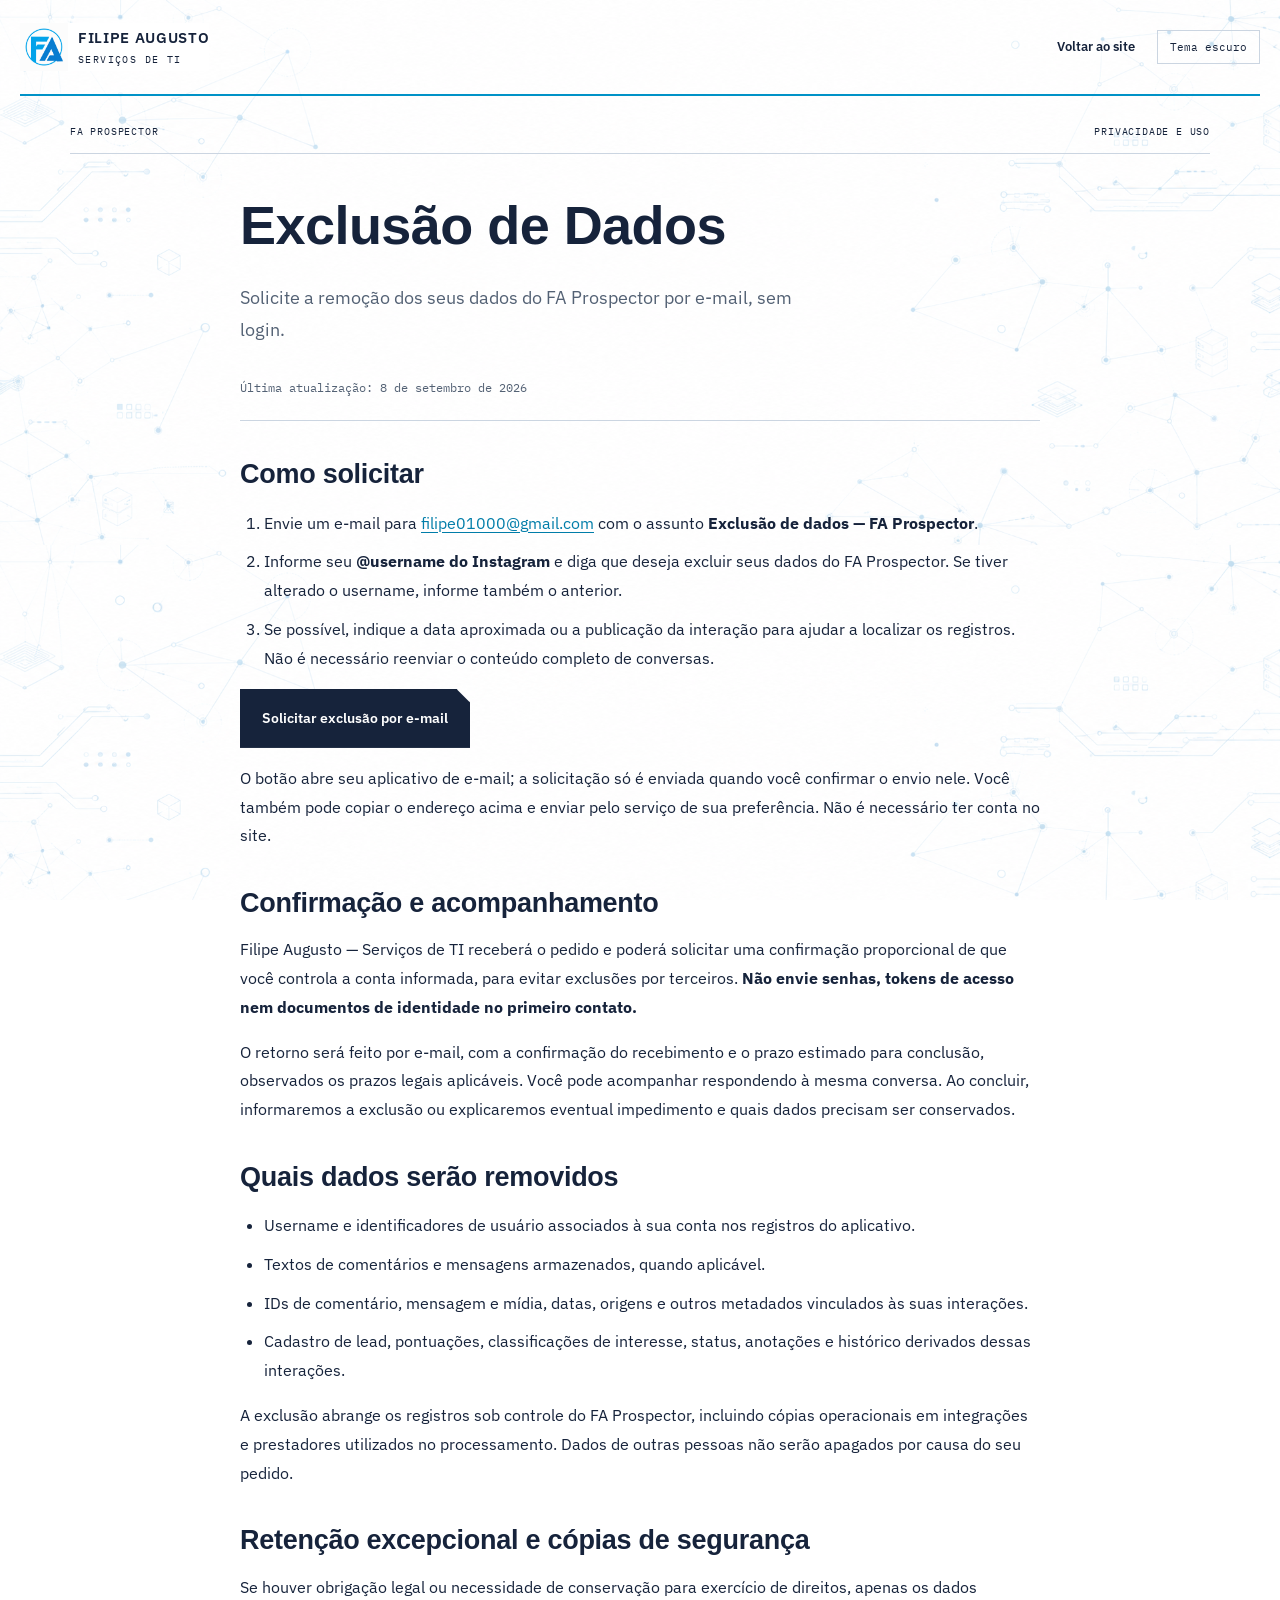
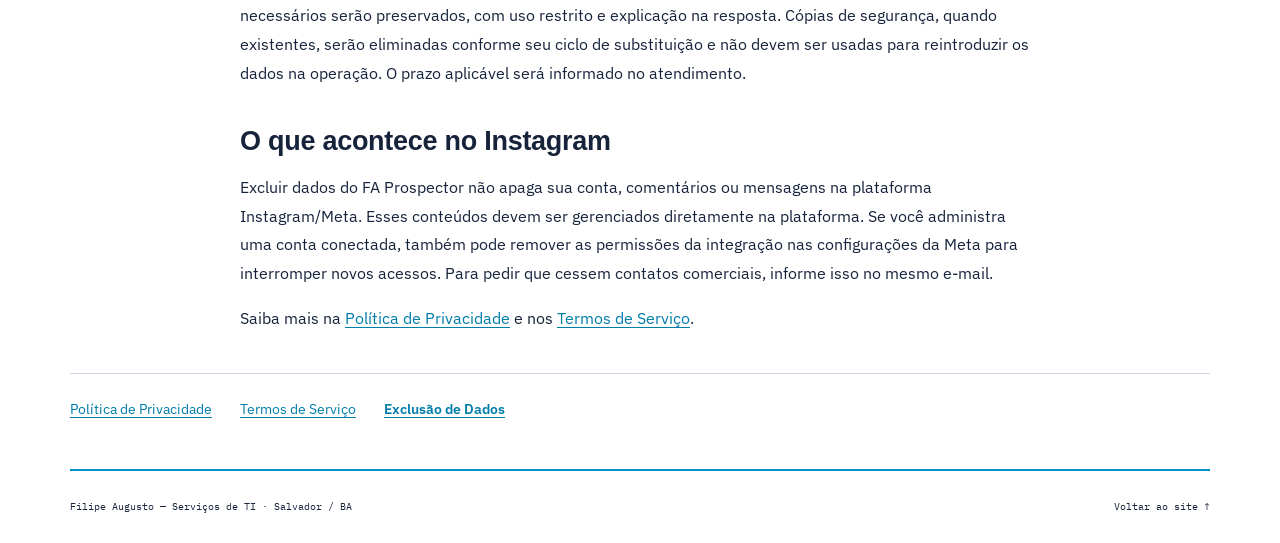
==== commit c0f35b5d: "Add files via upload" ====
--- a/index.html
+++ b/index.html
@@ -1,63 +1,43 @@
-<!doctype html>
-<html lang="pt-BR">
-<head>
-  <meta charset="UTF-8"><meta name="viewport" content="width=device-width,initial-scale=1">
-  <title>Filipe Augusto | Serviços de TI em Salvador</title>
-  <meta name="description" content="Suporte de TI residencial e empresarial em Salvador. Computadores, redes, manutenção e atendimento remoto. Solicite seu orçamento.">
-  <meta name="theme-color" content="#081c34">
-  <meta property="og:title" content="Filipe Augusto | Serviços de TI"><meta property="og:description" content="Suporte técnico para computadores e redes em Salvador. Converse com Filipe Augusto e solicite seu orçamento."><meta property="og:type" content="website">
-  <link rel="stylesheet" href="site-ui.css?v=popup-1"><script src="site-ui.js?v=umami-auto-3"></script><script src="theme.js?v=popup-1"></script><link rel="icon" href="assets/logo.png"><link rel="stylesheet" href="style.css?v=os-redesign-1">
-  <link rel="canonical" href="https://filipe01000.github.io/servicos-ti/">
-  <meta property="og:url" content="https://filipe01000.github.io/servicos-ti/">
-  <meta property="og:site_name" content="Filipe Augusto — Serviços de TI">
-  <meta property="og:locale" content="pt_BR">
-  <meta property="og:image" content="https://filipe01000.github.io/servicos-ti/assets/logo.png">
-  <meta property="og:image:secure_url" content="https://filipe01000.github.io/servicos-ti/assets/logo.png">
-  <meta property="og:image:type" content="image/png">
-  <meta property="og:image:width" content="1254">
-  <meta property="og:image:height" content="1254">
-  <meta property="og:image:alt" content="Logo FA — Filipe Augusto, Serviços de TI">
-  <meta name="twitter:card" content="summary">
-  <meta name="twitter:title" content="Filipe Augusto | Serviços de TI">
-  <meta name="twitter:description" content="Suporte residencial e empresarial em Salvador. Computadores, redes e manutenção. Peça seu orçamento.">
-  <meta name="twitter:image" content="https://filipe01000.github.io/servicos-ti/assets/logo.png">
-  <meta name="twitter:image:alt" content="Logo FA — Filipe Augusto, Serviços de TI">
-</head>
-<body>
-<a class="skip" href="#conteudo">Pular para o conteúdo</a>
-<header class="header"><a class="brand" href="#inicio" aria-label="Filipe Augusto, início"><img src="assets/logo.png" alt="" width="48" height="48"><span>FILIPE AUGUSTO<small>SERVIÇOS DE TI</small></span></a><nav aria-label="Menu principal"><a href="#servicos">Serviços</a><a href="recursos.html">Ferramentas</a><a href="#projetos">GitHub</a><a class="nav-cta" href="#orcamento">Pedir orçamento</a></nav><button id="theme-toggle" class="theme-toggle" type="button" aria-label="Ativar tema escuro" aria-pressed="false" hidden>Tema escuro</button></header>
-<main id="conteudo">
-<section class="hero wrap" id="inicio">
-<div class="sheet-meta"><span>SUPORTE DE TI / FILIPE AUGUSTO</span><span>CAJAZEIRAS VIII — SALVADOR, BA</span></div>
-<div class="hero-layout"><div><h1>Computador<br>dando trabalho?<br><em>Me chama.</em></h1><p class="lead">Manutenção de computadores, redes e suporte técnico. Atendimento em casa, na empresa ou à distância.</p><a class="button primary" href="https://wa.me/5571992984439" target="_blank" rel="noopener noreferrer">Me chamar no WhatsApp <span aria-hidden="true">↗</span></a><a class="secondary-line" href="#orcamento">Quer organizar os detalhes? Use o formulário ↓</a></div>
-<aside class="intake-note" aria-label="Informações de atendimento"><p class="note-label">COMO EU ATENDO</p><h2>É comigo mesmo<br>que você fala.</h2><dl><div><dt>QUEM ATENDE</dt><dd>Filipe Augusto</dd></div><div><dt>PRESENCIAL</dt><dd>Salvador / BA<br><small>Deslocamento a combinar</small></dd></div><div><dt>À DISTÂNCIA</dt><dd>Suporte remoto<br><small>Quando der para resolver de longe, com sua autorização</small></dd></div></dl><p class="stamp">ORÇAMENTO<br>SEM COMPROMISSO</p></aside></div>
-<div class="booking-line"><div><span class="eyebrow">PREFERE MARCAR UM HORÁRIO?</span><p>Escolha um horário e me conta o que está acontecendo. São 15 minutos de conversa para entender o problema; o atendimento e o orçamento a gente combina depois.</p></div><a href="https://cal.com/filipeaugusto-ti/15min" target="_blank" rel="noopener noreferrer">Marcar uma conversa de 15 min ↗</a></div></section>
-<section class="section wrap" id="servicos"><div class="section-head"><div><h2>Como posso ajudar?</h2></div><p>Veja os serviços abaixo. Se tiver dúvida, me chama no WhatsApp.</p></div><div class="cards">
-<article class="card"><h3>Computador lento?</h3><p>Vejo o que pode estar causando a lentidão. Faço formatação, instalação e configuração do Windows e upgrades de SSD e memória RAM, conforme a necessidade do computador.</p><a href="#orcamento" data-service="Computadores e upgrades">Quero avaliar meu computador →</a></article>
-<article class="card"><h3>Wi-Fi caindo?<br>Impressora sem conectar?</h3><p>Configuro Wi-Fi, roteadores e impressoras e avalio falhas na rede. Me diga onde a conexão está falhando e se acontece em outros aparelhos também.</p><a href="#orcamento" data-service="Redes, Wi-Fi e impressoras">Quero melhorar minha rede →</a></article>
-<article class="card"><h3>Seu computador<br>precisa de manutenção?</h3><p>Faço manutenção para cuidar do equipamento e corrigir falhas. Também trabalho com montagem de computadores, remoção de vírus e otimização.</p><a href="#orcamento" data-service="Manutenção e montagem">Quero falar sobre manutenção →</a></article>
-<article class="card"><h3>Precisa proteger ou<br>recuperar arquivos?</h3><p>Ajudo a configurar o backup dos seus arquivos. Se você já perdeu algum, posso avaliar a recuperação — mas ela depende do caso e não dá para garantir antes de analisar.</p><a href="#orcamento" data-service="Backup e arquivos">Preciso de ajuda com meus arquivos →</a></article>
-<article class="card"><h3>Dá para resolver<br>à distância?</h3><p>Alguns problemas podem ser atendidos sem uma visita. Primeiro vejo se é o seu caso. O acesso remoto só acontece com sua autorização.</p><a href="#orcamento" data-service="Suporte remoto">Ver se dá para atender de longe →</a></article>
-<article class="card accent-card"><h3>Algo parou<br>na sua empresa?</h3><p>Atendo empresas em Salvador com suporte a computadores, impressoras, outros periféricos e conexão de rede. Me conta o que está atrapalhando o trabalho.</p><a href="#orcamento" data-service="Suporte empresarial">Pedir orçamento para a empresa →</a></article>
-</div></section>
-<section class="about-section" id="sobre"><div class="wrap about"><div><h2>Oi, sou Filipe<span>.</span></h2></div><div><p>Trabalho com manutenção de computadores, configuração de redes e suporte técnico. Gosto de explicar o que está acontecendo e conversar sobre as opções antes de mexer no equipamento. Por aqui, também compartilho o que vou aprendendo sobre infraestrutura e segurança na nuvem.</p><div class="tags"><span>Salvador / BA</span><span>Atendimento em domicílio</span><span>Suporte remoto</span></div></div></div></section>
-<section class="section wrap" id="projetos"><div class="github-box"><div><h2>Também estou<br>sempre aprendendo.</h2><p>Além dos atendimentos, estudo infraestrutura, redes e segurança na nuvem. No meu GitHub, compartilho projetos e anotações do que vou aprendendo.</p><a id="github-link" class="button dark" hidden target="_blank" rel="noopener noreferrer">Ver meu GitHub ↗</a><p id="github-pending" class="micro">Projetos e laboratórios: em breve por aqui.</p></div><aside class="study-note"><span class="note-label">CADERNO DE ESTUDOS</span><ol><li>Infraestrutura</li><li>Redes e sistemas</li><li>Cloud Security</li></ol><p>Aprendendo com vocês,<br>todos os dias.</p></aside></div></section>
-<section class="quote-section" id="orcamento"><div class="wrap quote-grid"><div><h2>Por onde<br>começamos?</h2><p>Preencha o que souber aqui embaixo. Depois, o WhatsApp abre com a mensagem pronta para você conferir e enviar.</p><ol class="steps"><li><span>1</span> Você me conta o que aconteceu.</li><li><span>2</span> A gente combina como será o atendimento.</li><li><span>3</span> Você confere o orçamento antes de aprovar.</li></ol><div class="contact-note">Prefere conversar diretamente?<a id="direct-whatsapp" href="https://wa.me/5571992984439" target="_blank" rel="noopener noreferrer">WhatsApp: (71) 99298-4439 ↗</a><small>Cajazeiras VIII · Salvador / BA</small></div></div>
-<form id="quote-form"><div class="form-heading"><h3>Pedir orçamento</h3><span>SEM COMPROMISSO</span></div><label for="name">Seu nome</label><input id="name" name="name" autocomplete="name" maxlength="80" placeholder="Como posso chamar você?" required><label for="service">Do que você precisa?</label><select id="service" name="service" required><option value="">Selecione um serviço</option><option>Computadores e upgrades</option><option>Redes, Wi-Fi e impressoras</option><option>Manutenção e montagem</option><option>Backup e arquivos</option><option>Suporte remoto</option><option>Suporte empresarial</option><option>Outro / preciso de um diagnóstico</option></select><div class="form-pair"><div><label for="type">Atendimento</label><select id="type" name="type"><option>Gostaria de orientação</option><option>Remoto</option><option>Presencial</option></select></div><div><label for="location">Bairro / cidade</label><input id="location" name="location" autocomplete="address-level2" maxlength="100" placeholder="Ex.: Cajazeiras, Salvador"></div></div><label for="details">O que está acontecendo?</label><textarea id="details" name="details" rows="4" maxlength="1500" placeholder="Conte o problema e, se souber, o modelo do equipamento." required></textarea><button class="button primary" type="submit">Continuar no WhatsApp ↗</button><p class="form-note">O site não salva suas respostas. Ao continuar, elas vão para o WhatsApp para montar a mensagem. Você ainda precisa confirmar o envio por lá. Não escreva senhas aqui.</p><p id="form-status" role="status" aria-live="polite"></p><noscript><p>Para pedir seu orçamento, use o link direto do WhatsApp ao lado.</p></noscript></form></div></section>
-<section class="section wrap"><h2>Quer dar uma olhada?</h2><p>Separei perguntas para entender alguns problemas, calculadoras simples, uma lista de cuidados e desafios sobre segurança na nuvem.</p><a class="button primary" href="recursos.html">Abrir ferramentas ↗</a></section><section class="section wrap faq"><h2>Ficou alguma dúvida?</h2><details><summary>Qual é o valor do atendimento?</summary><p>Depende do problema, do serviço e de como será o atendimento. Me chama, explica o que precisa e a gente conversa sobre o orçamento.</p></details><details><summary>Você atende em minha região?</summary><p>Faço atendimento presencial em Salvador, com horário e deslocamento a combinar. Se você está em outra cidade, posso ver se dá para ajudar por acesso remoto.</p></details><details><summary>Preciso comprar as peças antes?</summary><p>Não precisa comprar antes. Fale comigo primeiro para vermos o que é necessário e o que funciona no seu computador. As peças e o serviço ficam combinados no orçamento.</p></details></section>
-</main><footer class="wrap footer"><div class="brand"><img src="assets/logo.png" alt="" width="40" height="40"><span>FILIPE AUGUSTO<small>SERVIÇOS DE TI</small></span></div><p>Cajazeiras VIII, Salvador / BA</p><a href="#inicio">Voltar ao início ↑</a></footer><script src="config.js?v=popup-1"></script><script src="app.js?v=popup-1"></script>
-</body></html>
+<!doctype html>
+<html lang="pt-BR">
+<head>
+<meta charset="UTF-8"><meta name="viewport" content="width=device-width,initial-scale=1">
+<title>Exclusão de Dados | FA Prospector</title>
+<meta name="description" content="Solicite a remoção dos seus dados do FA Prospector por e-mail, sem login.">
+<meta name="theme-color" content="#16233b">
+<link rel="canonical" href="https://filipeti.com.br/exclusao-de-dados/">
+<link rel="icon" href="/assets/logo.png">
+<link rel="stylesheet" href="/style.css?v=os-redesign-1">
+<link rel="stylesheet" href="/legal.css?v=1">
+<script src="/theme.js?v=popup-1"></script>
+</head>
+<body>
+<a class="skip" href="#conteudo">Pular para o conteúdo</a>
+<header class="header"><a class="brand" href="/" aria-label="Filipe Augusto, início"><img src="/assets/logo.png" alt="" width="48" height="48"><span>FILIPE AUGUSTO<small>SERVIÇOS DE TI</small></span></a><nav aria-label="Menu principal"><a href="/">Voltar ao site</a></nav><button id="theme-toggle" class="theme-toggle" type="button" aria-label="Ativar tema escuro" aria-pressed="false" hidden>Tema escuro</button></header>
+<main id="conteudo" class="wrap legal">
+<div class="sheet-meta"><span>FA PROSPECTOR</span><span>PRIVACIDADE E USO</span></div>
+<article><h1>Exclusão de Dados</h1><p class="lead">Solicite a remoção dos seus dados do FA Prospector por e-mail, sem login.</p><p class="legal-date">Última atualização: <time datetime="2026-09-08">8 de setembro de 2026</time></p>
 
-
-
-
-
-
-
-
-
-
-
-
-
-
+<h2>Como solicitar</h2>
+<ol><li>Envie um e-mail para <a href="mailto:filipe01000@gmail.com">filipe01000@gmail.com</a> com o assunto <strong>Exclusão de dados — FA Prospector</strong>.</li><li>Informe seu <strong>@username do Instagram</strong> e diga que deseja excluir seus dados do FA Prospector. Se tiver alterado o username, informe também o anterior.</li><li>Se possível, indique a data aproximada ou a publicação da interação para ajudar a localizar os registros. Não é necessário reenviar o conteúdo completo de conversas.</li></ol>
+<p><a class="button primary" href="mailto:filipe01000@gmail.com?subject=Exclus%C3%A3o%20de%20dados%20%E2%80%94%20FA%20Prospector">Solicitar exclusão por e-mail</a></p>
+<p>O botão abre seu aplicativo de e-mail; a solicitação só é enviada quando você confirmar o envio nele. Você também pode copiar o endereço acima e enviar pelo serviço de sua preferência. Não é necessário ter conta no site.</p>
+<h2>Confirmação e acompanhamento</h2>
+<p>Filipe Augusto — Serviços de TI receberá o pedido e poderá solicitar uma confirmação proporcional de que você controla a conta informada, para evitar exclusões por terceiros. <strong>Não envie senhas, tokens de acesso nem documentos de identidade no primeiro contato.</strong></p>
+<p>O retorno será feito por e-mail, com a confirmação do recebimento e o prazo estimado para conclusão, observados os prazos legais aplicáveis. Você pode acompanhar respondendo à mesma conversa. Ao concluir, informaremos a exclusão ou explicaremos eventual impedimento e quais dados precisam ser conservados.</p>
+<h2>Quais dados serão removidos</h2>
+<ul><li>Username e identificadores de usuário associados à sua conta nos registros do aplicativo.</li><li>Textos de comentários e mensagens armazenados, quando aplicável.</li><li>IDs de comentário, mensagem e mídia, datas, origens e outros metadados vinculados às suas interações.</li><li>Cadastro de lead, pontuações, classificações de interesse, status, anotações e histórico derivados dessas interações.</li></ul>
+<p>A exclusão abrange os registros sob controle do FA Prospector, incluindo cópias operacionais em integrações e prestadores utilizados no processamento. Dados de outras pessoas não serão apagados por causa do seu pedido.</p>
+<h2>Retenção excepcional e cópias de segurança</h2>
+<p>Se houver obrigação legal ou necessidade de conservação para exercício de direitos, apenas os dados necessários serão preservados, com uso restrito e explicação na resposta. Cópias de segurança, quando existentes, serão eliminadas conforme seu ciclo de substituição e não devem ser usadas para reintroduzir os dados na operação. O prazo aplicável será informado no atendimento.</p>
+<h2>O que acontece no Instagram</h2>
+<p>Excluir dados do FA Prospector não apaga sua conta, comentários ou mensagens na plataforma Instagram/Meta. Esses conteúdos devem ser gerenciados diretamente na plataforma. Se você administra uma conta conectada, também pode remover as permissões da integração nas configurações da Meta para interromper novos acessos. Para pedir que cessem contatos comerciais, informe isso no mesmo e-mail.</p>
+<p>Saiba mais na <a href="/politica-de-privacidade/">Política de Privacidade</a> e nos <a href="/termos-de-servico/">Termos de Serviço</a>.</p>
+</article>
+<nav class="legal-nav" aria-label="Documentos do FA Prospector"><a href="/politica-de-privacidade/">Política de Privacidade</a>
+<a href="/termos-de-servico/">Termos de Serviço</a>
+<a href="/exclusao-de-dados/" aria-current="page">Exclusão de Dados</a></nav>
+</main>
+<footer class="wrap footer"><p>Filipe Augusto — Serviços de TI · Salvador / BA</p><a href="/">Voltar ao site ↑</a></footer>
+</body>
+</html>
--- a/style.css
+++ b/style.css
@@ -47,3 +47,11 @@
 .booking-line::before{top:0}
 .booking-line::after{bottom:0}
 @media(max-width:700px){.intake-note{background-image:none;border-top:none;padding-top:22px;position:relative}.intake-note::before{content:"";position:absolute;top:0;left:0;right:0;height:1px;background-image:radial-gradient(circle,var(--line) 1.4px,transparent 1.6px);background-size:13px 1px;background-repeat:repeat-x}}
+
+/* Fundo ilustrado discreto do tema claro. */
+html:not([data-theme=dark]) body{background-color:#fff;background-image:url('assets/fundo-infraestrutura.png');background-repeat:repeat-y;background-position:center top;background-size:100% auto;background-attachment:fixed}
+
+
+/* Fundo ilustrado do tema escuro. */
+html[data-theme=dark] body{background-color:#0b1524;background-image:url('assets/fundo-infraestrutura-escuro.png');background-repeat:repeat-y;background-position:center top;background-size:100% auto;background-attachment:fixed}
+
--- a/legal.css
+++ b/legal.css
@@ -0,0 +1,2 @@
+.legal{padding-top:28px;padding-bottom:48px}.legal article{max-width:800px;margin:40px auto}.legal h1{font-size:clamp(30px,5vw,54px);line-height:1.15;overflow-wrap:anywhere}.legal h2{font-size:clamp(21px,3vw,27px);margin:36px 0 14px;line-height:1.3}.legal p,.legal li{line-height:1.8}.legal li{margin-bottom:10px}.legal ul,.legal ol{padding-left:24px}.legal a:not(.button){color:var(--link);text-decoration:underline;text-underline-offset:3px;overflow-wrap:anywhere}.legal-date{font:12px/1.6 var(--mono);color:var(--muted);padding-bottom:22px;border-bottom:1px solid var(--line)}.legal-nav{display:flex;flex-wrap:wrap;gap:16px 28px;border-top:1px solid var(--line);padding-top:24px;font-size:14px}.legal-nav [aria-current=page]{font-weight:600}.legal .button{white-space:normal;text-align:center}.legal a:focus-visible{outline:2px solid var(--blue);outline-offset:4px}@media(max-width:700px){.legal article{margin-top:28px}.legal-nav{flex-direction:column}.legal .button{width:100%}}
+.footer{flex-wrap:wrap}.legal-links{display:flex;flex-wrap:wrap;gap:12px 24px;width:100%;font-size:12px}.legal-links a{text-decoration:underline;text-underline-offset:3px}
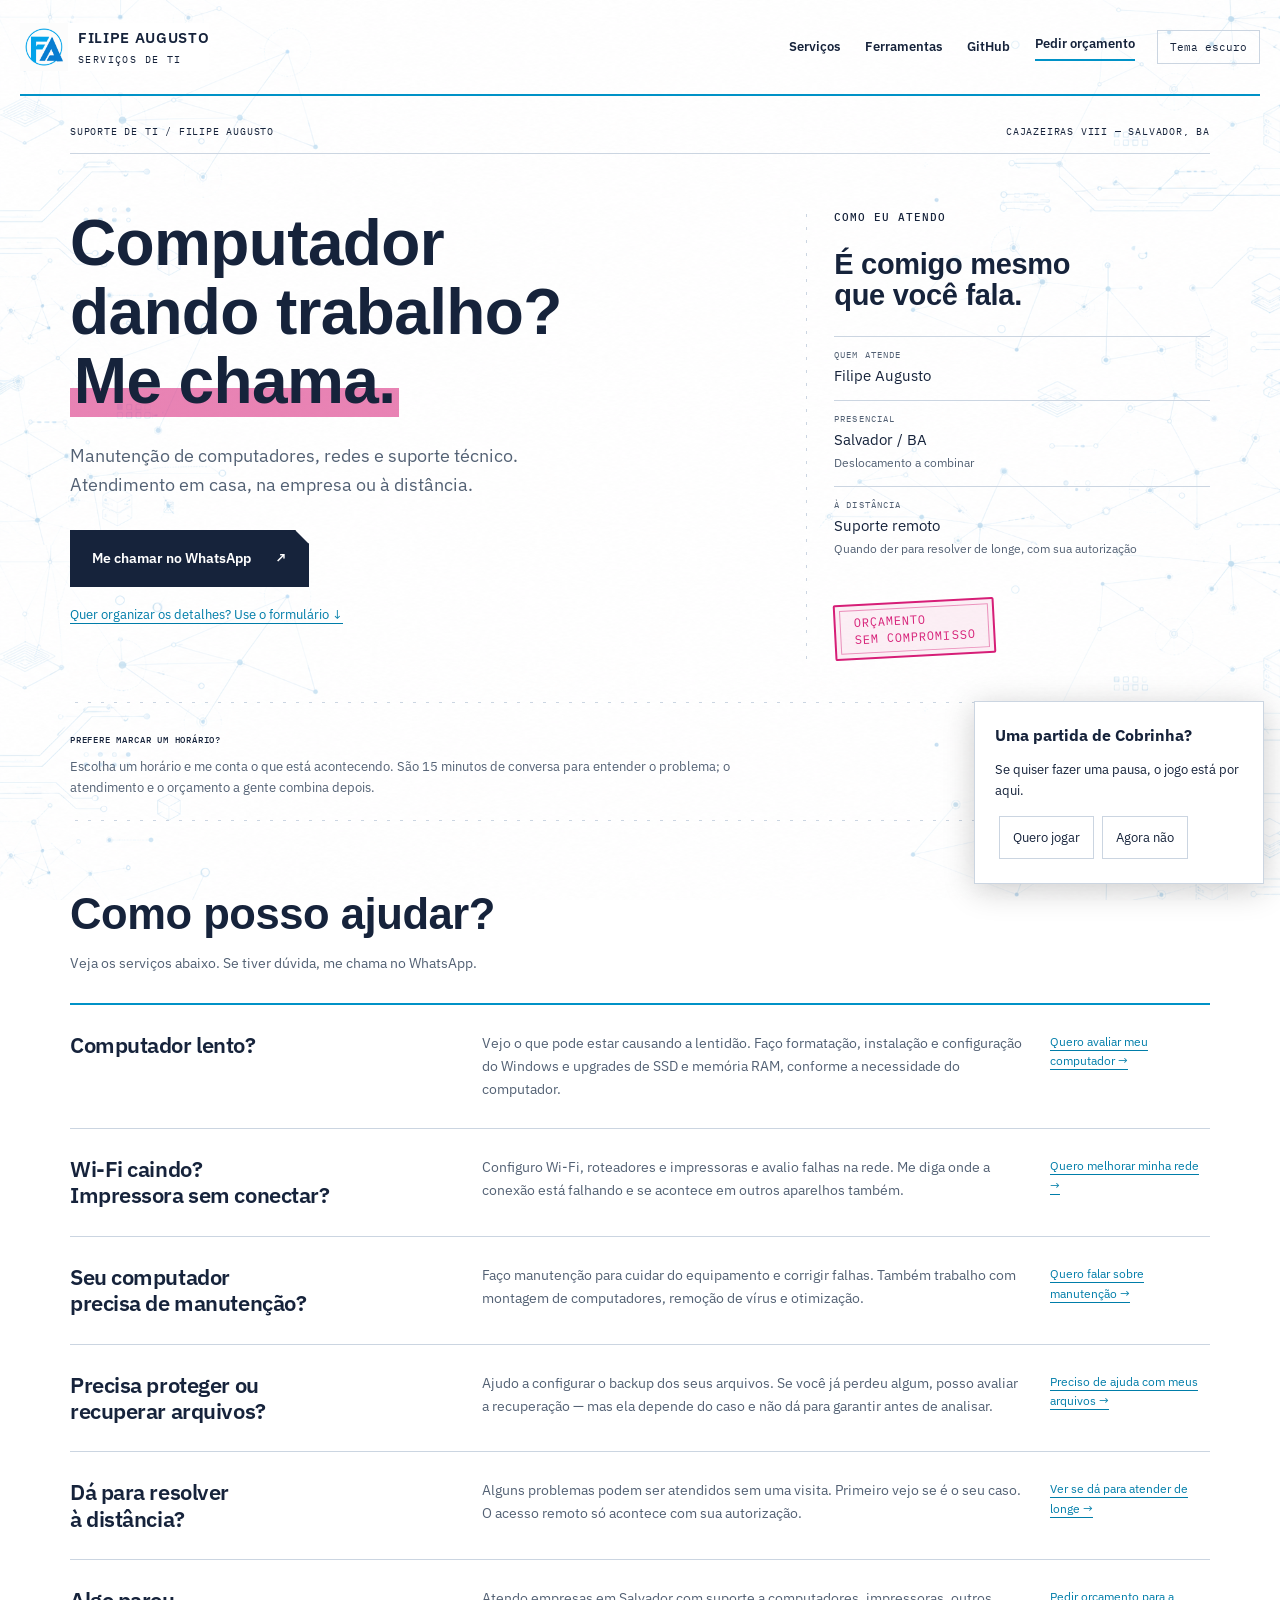
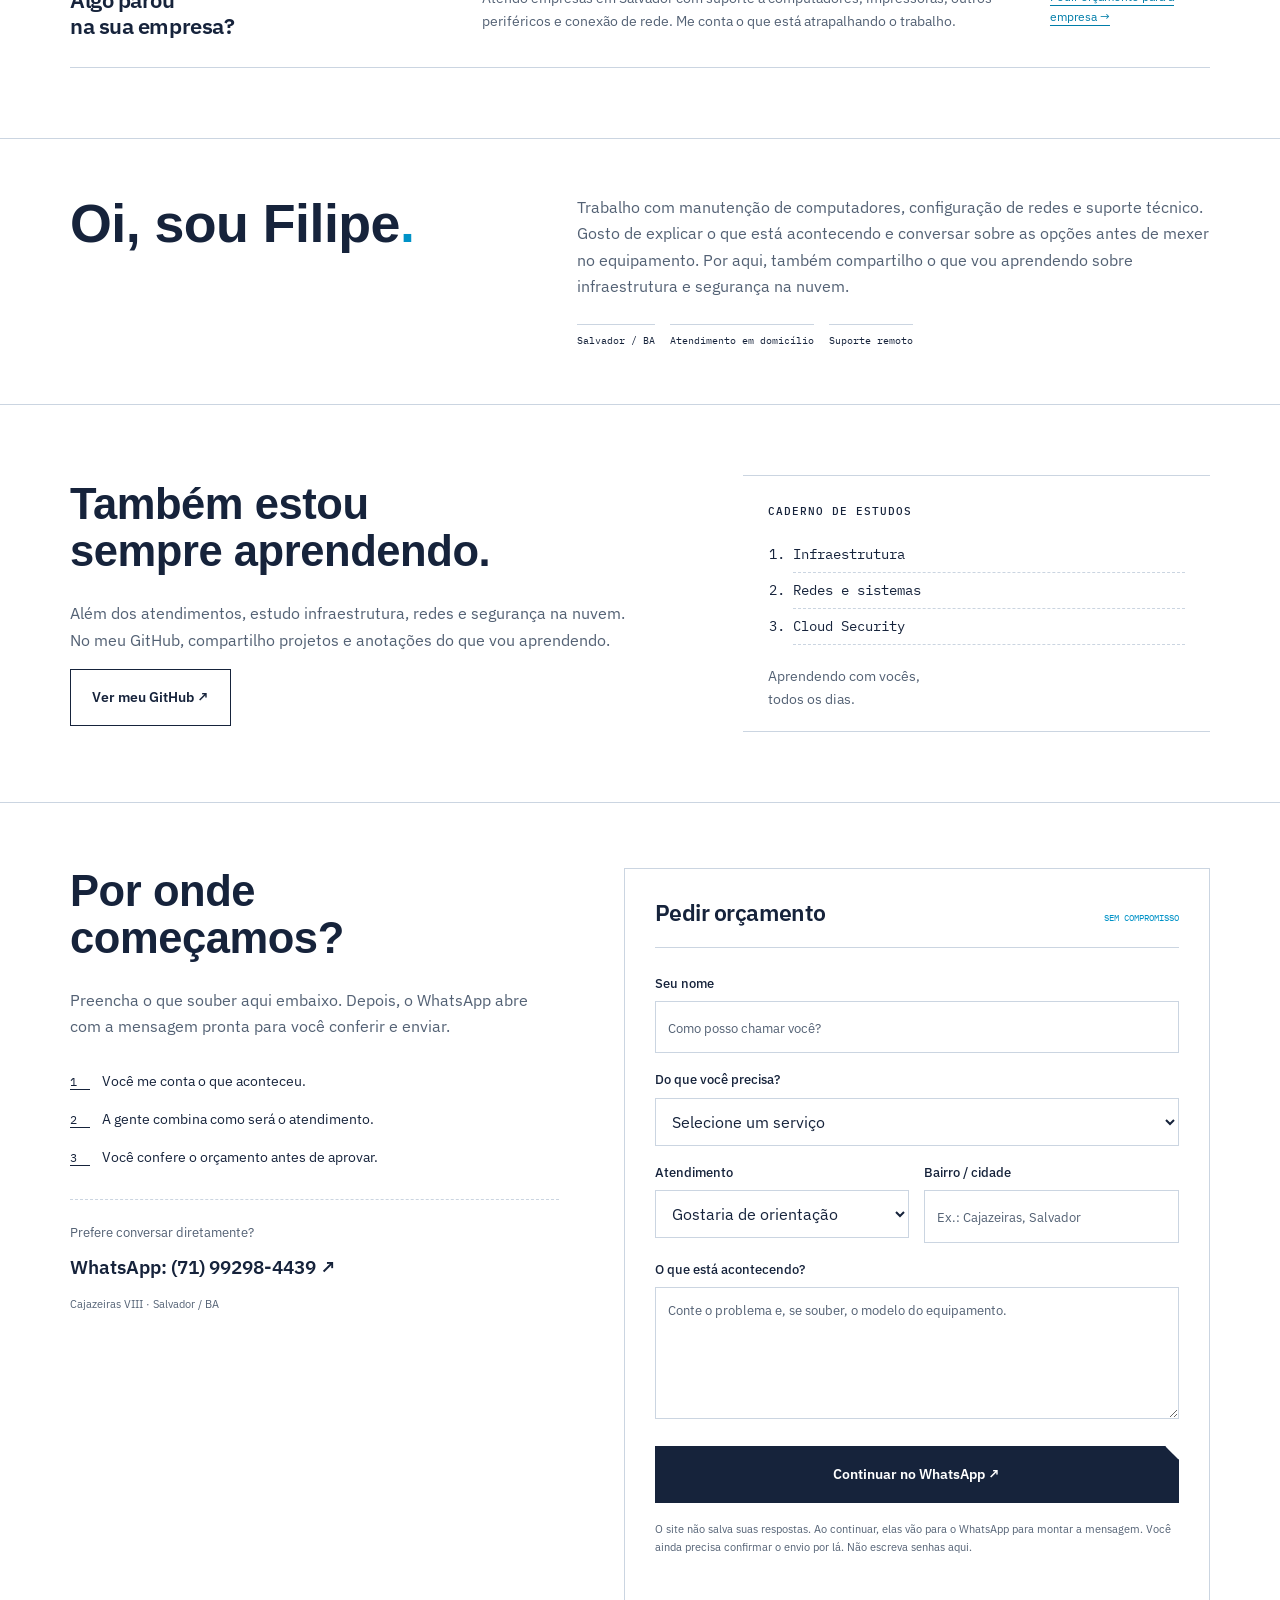
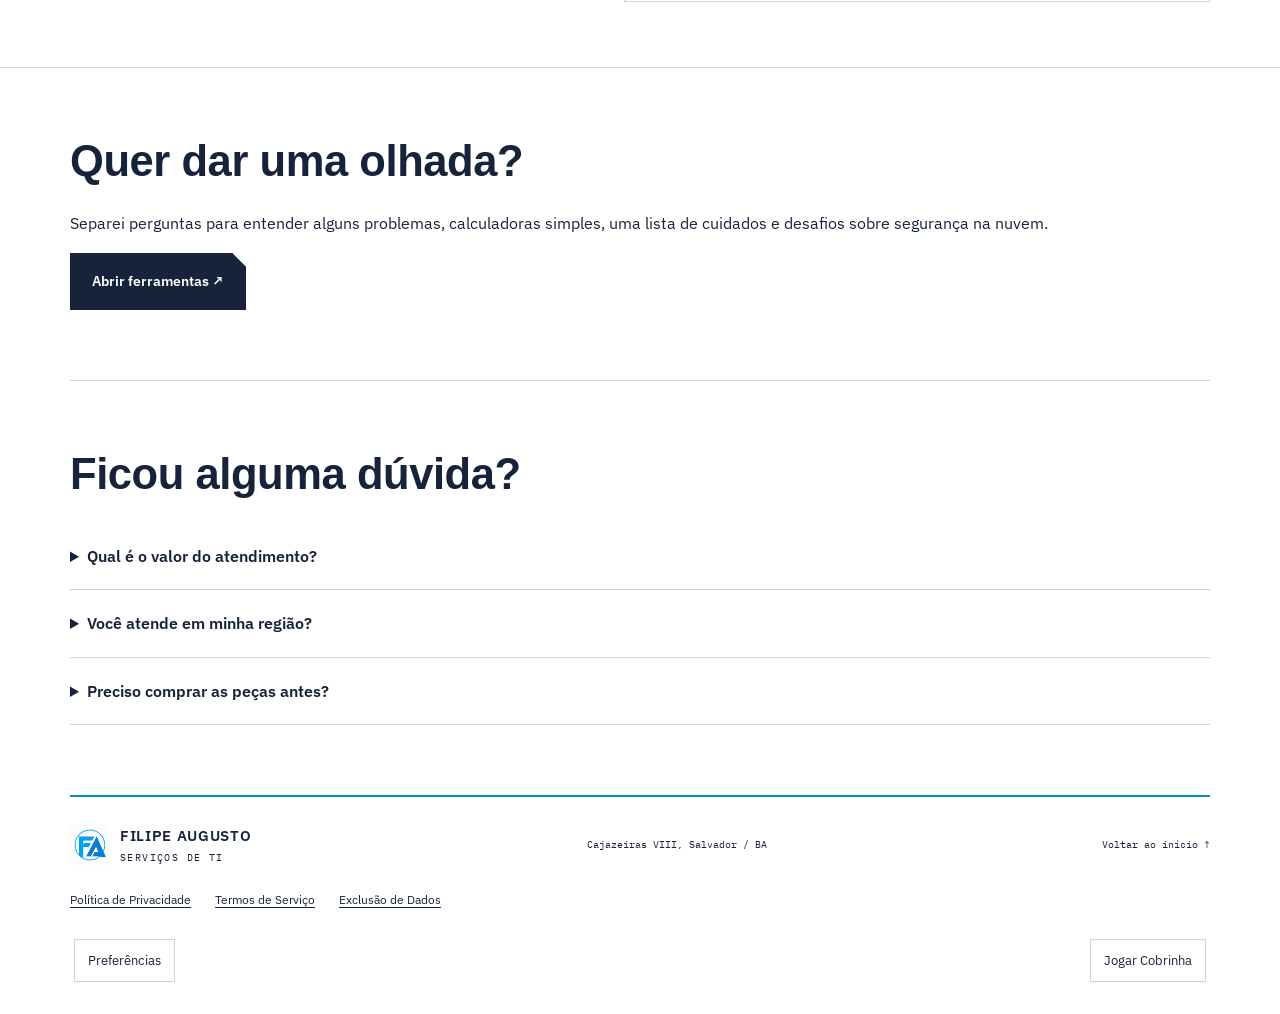
==== commit 93d0b22b: "Add files via upload" ====
--- a/index.html
+++ b/index.html
@@ -1,43 +1,66 @@
-<!doctype html>
-<html lang="pt-BR">
-<head>
-<meta charset="UTF-8"><meta name="viewport" content="width=device-width,initial-scale=1">
-<title>Exclusão de Dados | FA Prospector</title>
-<meta name="description" content="Solicite a remoção dos seus dados do FA Prospector por e-mail, sem login.">
-<meta name="theme-color" content="#16233b">
-<link rel="canonical" href="https://filipeti.com.br/exclusao-de-dados/">
-<link rel="icon" href="/assets/logo.png">
-<link rel="stylesheet" href="/style.css?v=os-redesign-1">
-<link rel="stylesheet" href="/legal.css?v=1">
-<script src="/theme.js?v=popup-1"></script>
-</head>
-<body>
-<a class="skip" href="#conteudo">Pular para o conteúdo</a>
-<header class="header"><a class="brand" href="/" aria-label="Filipe Augusto, início"><img src="/assets/logo.png" alt="" width="48" height="48"><span>FILIPE AUGUSTO<small>SERVIÇOS DE TI</small></span></a><nav aria-label="Menu principal"><a href="/">Voltar ao site</a></nav><button id="theme-toggle" class="theme-toggle" type="button" aria-label="Ativar tema escuro" aria-pressed="false" hidden>Tema escuro</button></header>
-<main id="conteudo" class="wrap legal">
-<div class="sheet-meta"><span>FA PROSPECTOR</span><span>PRIVACIDADE E USO</span></div>
-<article><h1>Exclusão de Dados</h1><p class="lead">Solicite a remoção dos seus dados do FA Prospector por e-mail, sem login.</p><p class="legal-date">Última atualização: <time datetime="2026-09-08">8 de setembro de 2026</time></p>
+<!doctype html>
+<html lang="pt-BR">
+<head>
+  <meta charset="UTF-8"><meta name="viewport" content="width=device-width,initial-scale=1">
+  <title>Filipe Augusto | Serviços de TI em Salvador</title>
+  <meta name="description" content="Suporte de TI residencial e empresarial em Salvador. Computadores, redes, manutenção e atendimento remoto. Solicite seu orçamento.">
+  <meta name="theme-color" content="#081c34">
+  <meta property="og:title" content="Filipe Augusto | Serviços de TI"><meta property="og:description" content="Suporte técnico para computadores e redes em Salvador. Converse com Filipe Augusto e solicite seu orçamento."><meta property="og:type" content="website">
+  <link rel="stylesheet" href="site-ui.css?v=popup-1"><script src="site-ui.js?v=umami-domain-1"></script><script src="theme.js?v=popup-1"></script><link rel="icon" href="assets/logo.png"><link rel="stylesheet" href="style.css?v=os-redesign-1">
+  <link rel="canonical" href="https://filipe01000.github.io/servicos-ti/">
+  <meta property="og:url" content="https://filipe01000.github.io/servicos-ti/">
+  <meta property="og:site_name" content="Filipe Augusto — Serviços de TI">
+  <meta property="og:locale" content="pt_BR">
+  <meta property="og:image" content="https://filipe01000.github.io/servicos-ti/assets/logo.png">
+  <meta property="og:image:secure_url" content="https://filipe01000.github.io/servicos-ti/assets/logo.png">
+  <meta property="og:image:type" content="image/png">
+  <meta property="og:image:width" content="1254">
+  <meta property="og:image:height" content="1254">
+  <meta property="og:image:alt" content="Logo FA — Filipe Augusto, Serviços de TI">
+  <meta name="twitter:card" content="summary">
+  <meta name="twitter:title" content="Filipe Augusto | Serviços de TI">
+  <meta name="twitter:description" content="Suporte residencial e empresarial em Salvador. Computadores, redes e manutenção. Peça seu orçamento.">
+  <meta name="twitter:image" content="https://filipe01000.github.io/servicos-ti/assets/logo.png">
+  <meta name="twitter:image:alt" content="Logo FA — Filipe Augusto, Serviços de TI">
+<link rel="stylesheet" href="legal.css?v=1">
+</head>
+<body>
+<a class="skip" href="#conteudo">Pular para o conteúdo</a>
+<header class="header"><a class="brand" href="#inicio" aria-label="Filipe Augusto, início"><img src="assets/logo.png" alt="" width="48" height="48"><span>FILIPE AUGUSTO<small>SERVIÇOS DE TI</small></span></a><nav aria-label="Menu principal"><a href="#servicos">Serviços</a><a href="recursos.html">Ferramentas</a><a href="#projetos">GitHub</a><a class="nav-cta" href="#orcamento">Pedir orçamento</a></nav><button id="theme-toggle" class="theme-toggle" type="button" aria-label="Ativar tema escuro" aria-pressed="false" hidden>Tema escuro</button></header>
+<main id="conteudo">
+<section class="hero wrap" id="inicio">
+<div class="sheet-meta"><span>SUPORTE DE TI / FILIPE AUGUSTO</span><span>CAJAZEIRAS VIII — SALVADOR, BA</span></div>
+<div class="hero-layout"><div><h1>Computador<br>dando trabalho?<br><em>Me chama.</em></h1><p class="lead">Manutenção de computadores, redes e suporte técnico. Atendimento em casa, na empresa ou à distância.</p><a class="button primary" href="https://wa.me/5571992984439" target="_blank" rel="noopener noreferrer">Me chamar no WhatsApp <span aria-hidden="true">↗</span></a><a class="secondary-line" href="#orcamento">Quer organizar os detalhes? Use o formulário ↓</a></div>
+<aside class="intake-note" aria-label="Informações de atendimento"><p class="note-label">COMO EU ATENDO</p><h2>É comigo mesmo<br>que você fala.</h2><dl><div><dt>QUEM ATENDE</dt><dd>Filipe Augusto</dd></div><div><dt>PRESENCIAL</dt><dd>Salvador / BA<br><small>Deslocamento a combinar</small></dd></div><div><dt>À DISTÂNCIA</dt><dd>Suporte remoto<br><small>Quando der para resolver de longe, com sua autorização</small></dd></div></dl><p class="stamp">ORÇAMENTO<br>SEM COMPROMISSO</p></aside></div>
+<div class="booking-line"><div><span class="eyebrow">PREFERE MARCAR UM HORÁRIO?</span><p>Escolha um horário e me conta o que está acontecendo. São 15 minutos de conversa para entender o problema; o atendimento e o orçamento a gente combina depois.</p></div><a href="https://cal.com/filipeaugusto-ti/15min" target="_blank" rel="noopener noreferrer">Marcar uma conversa de 15 min ↗</a></div></section>
+<section class="section wrap" id="servicos"><div class="section-head"><div><h2>Como posso ajudar?</h2></div><p>Veja os serviços abaixo. Se tiver dúvida, me chama no WhatsApp.</p></div><div class="cards">
+<article class="card"><h3>Computador lento?</h3><p>Vejo o que pode estar causando a lentidão. Faço formatação, instalação e configuração do Windows e upgrades de SSD e memória RAM, conforme a necessidade do computador.</p><a href="#orcamento" data-service="Computadores e upgrades">Quero avaliar meu computador →</a></article>
+<article class="card"><h3>Wi-Fi caindo?<br>Impressora sem conectar?</h3><p>Configuro Wi-Fi, roteadores e impressoras e avalio falhas na rede. Me diga onde a conexão está falhando e se acontece em outros aparelhos também.</p><a href="#orcamento" data-service="Redes, Wi-Fi e impressoras">Quero melhorar minha rede →</a></article>
+<article class="card"><h3>Seu computador<br>precisa de manutenção?</h3><p>Faço manutenção para cuidar do equipamento e corrigir falhas. Também trabalho com montagem de computadores, remoção de vírus e otimização.</p><a href="#orcamento" data-service="Manutenção e montagem">Quero falar sobre manutenção →</a></article>
+<article class="card"><h3>Precisa proteger ou<br>recuperar arquivos?</h3><p>Ajudo a configurar o backup dos seus arquivos. Se você já perdeu algum, posso avaliar a recuperação — mas ela depende do caso e não dá para garantir antes de analisar.</p><a href="#orcamento" data-service="Backup e arquivos">Preciso de ajuda com meus arquivos →</a></article>
+<article class="card"><h3>Dá para resolver<br>à distância?</h3><p>Alguns problemas podem ser atendidos sem uma visita. Primeiro vejo se é o seu caso. O acesso remoto só acontece com sua autorização.</p><a href="#orcamento" data-service="Suporte remoto">Ver se dá para atender de longe →</a></article>
+<article class="card accent-card"><h3>Algo parou<br>na sua empresa?</h3><p>Atendo empresas em Salvador com suporte a computadores, impressoras, outros periféricos e conexão de rede. Me conta o que está atrapalhando o trabalho.</p><a href="#orcamento" data-service="Suporte empresarial">Pedir orçamento para a empresa →</a></article>
+</div></section>
+<section class="about-section" id="sobre"><div class="wrap about"><div><h2>Oi, sou Filipe<span>.</span></h2></div><div><p>Trabalho com manutenção de computadores, configuração de redes e suporte técnico. Gosto de explicar o que está acontecendo e conversar sobre as opções antes de mexer no equipamento. Por aqui, também compartilho o que vou aprendendo sobre infraestrutura e segurança na nuvem.</p><div class="tags"><span>Salvador / BA</span><span>Atendimento em domicílio</span><span>Suporte remoto</span></div></div></div></section>
+<section class="section wrap" id="projetos"><div class="github-box"><div><h2>Também estou<br>sempre aprendendo.</h2><p>Além dos atendimentos, estudo infraestrutura, redes e segurança na nuvem. No meu GitHub, compartilho projetos e anotações do que vou aprendendo.</p><a id="github-link" class="button dark" hidden target="_blank" rel="noopener noreferrer">Ver meu GitHub ↗</a><p id="github-pending" class="micro">Projetos e laboratórios: em breve por aqui.</p></div><aside class="study-note"><span class="note-label">CADERNO DE ESTUDOS</span><ol><li>Infraestrutura</li><li>Redes e sistemas</li><li>Cloud Security</li></ol><p>Aprendendo com vocês,<br>todos os dias.</p></aside></div></section>
+<section class="quote-section" id="orcamento"><div class="wrap quote-grid"><div><h2>Por onde<br>começamos?</h2><p>Preencha o que souber aqui embaixo. Depois, o WhatsApp abre com a mensagem pronta para você conferir e enviar.</p><ol class="steps"><li><span>1</span> Você me conta o que aconteceu.</li><li><span>2</span> A gente combina como será o atendimento.</li><li><span>3</span> Você confere o orçamento antes de aprovar.</li></ol><div class="contact-note">Prefere conversar diretamente?<a id="direct-whatsapp" href="https://wa.me/5571992984439" target="_blank" rel="noopener noreferrer">WhatsApp: (71) 99298-4439 ↗</a><small>Cajazeiras VIII · Salvador / BA</small></div></div>
+<form id="quote-form"><div class="form-heading"><h3>Pedir orçamento</h3><span>SEM COMPROMISSO</span></div><label for="name">Seu nome</label><input id="name" name="name" autocomplete="name" maxlength="80" placeholder="Como posso chamar você?" required><label for="service">Do que você precisa?</label><select id="service" name="service" required><option value="">Selecione um serviço</option><option>Computadores e upgrades</option><option>Redes, Wi-Fi e impressoras</option><option>Manutenção e montagem</option><option>Backup e arquivos</option><option>Suporte remoto</option><option>Suporte empresarial</option><option>Outro / preciso de um diagnóstico</option></select><div class="form-pair"><div><label for="type">Atendimento</label><select id="type" name="type"><option>Gostaria de orientação</option><option>Remoto</option><option>Presencial</option></select></div><div><label for="location">Bairro / cidade</label><input id="location" name="location" autocomplete="address-level2" maxlength="100" placeholder="Ex.: Cajazeiras, Salvador"></div></div><label for="details">O que está acontecendo?</label><textarea id="details" name="details" rows="4" maxlength="1500" placeholder="Conte o problema e, se souber, o modelo do equipamento." required></textarea><button class="button primary" type="submit">Continuar no WhatsApp ↗</button><p class="form-note">O site não salva suas respostas. Ao continuar, elas vão para o WhatsApp para montar a mensagem. Você ainda precisa confirmar o envio por lá. Não escreva senhas aqui.</p><p id="form-status" role="status" aria-live="polite"></p><noscript><p>Para pedir seu orçamento, use o link direto do WhatsApp ao lado.</p></noscript></form></div></section>
+<section class="section wrap"><h2>Quer dar uma olhada?</h2><p>Separei perguntas para entender alguns problemas, calculadoras simples, uma lista de cuidados e desafios sobre segurança na nuvem.</p><a class="button primary" href="recursos.html">Abrir ferramentas ↗</a></section><section class="section wrap faq"><h2>Ficou alguma dúvida?</h2><details><summary>Qual é o valor do atendimento?</summary><p>Depende do problema, do serviço e de como será o atendimento. Me chama, explica o que precisa e a gente conversa sobre o orçamento.</p></details><details><summary>Você atende em minha região?</summary><p>Faço atendimento presencial em Salvador, com horário e deslocamento a combinar. Se você está em outra cidade, posso ver se dá para ajudar por acesso remoto.</p></details><details><summary>Preciso comprar as peças antes?</summary><p>Não precisa comprar antes. Fale comigo primeiro para vermos o que é necessário e o que funciona no seu computador. As peças e o serviço ficam combinados no orçamento.</p></details></section>
+</main><footer class="wrap footer"><div class="brand"><img src="assets/logo.png" alt="" width="40" height="40"><span>FILIPE AUGUSTO<small>SERVIÇOS DE TI</small></span></div><p>Cajazeiras VIII, Salvador / BA</p><a href="#inicio">Voltar ao início ↑</a><nav class="legal-links" aria-label="FA Prospector: privacidade e uso"><a href="/politica-de-privacidade/">Política de Privacidade</a>
+<a href="/termos-de-servico/">Termos de Serviço</a>
+<a href="/exclusao-de-dados/">Exclusão de Dados</a></nav></footer><script src="config.js?v=popup-1"></script><script src="app.js?v=popup-1"></script>
+</body></html>
 
-<h2>Como solicitar</h2>
-<ol><li>Envie um e-mail para <a href="mailto:filipe01000@gmail.com">filipe01000@gmail.com</a> com o assunto <strong>Exclusão de dados — FA Prospector</strong>.</li><li>Informe seu <strong>@username do Instagram</strong> e diga que deseja excluir seus dados do FA Prospector. Se tiver alterado o username, informe também o anterior.</li><li>Se possível, indique a data aproximada ou a publicação da interação para ajudar a localizar os registros. Não é necessário reenviar o conteúdo completo de conversas.</li></ol>
-<p><a class="button primary" href="mailto:filipe01000@gmail.com?subject=Exclus%C3%A3o%20de%20dados%20%E2%80%94%20FA%20Prospector">Solicitar exclusão por e-mail</a></p>
-<p>O botão abre seu aplicativo de e-mail; a solicitação só é enviada quando você confirmar o envio nele. Você também pode copiar o endereço acima e enviar pelo serviço de sua preferência. Não é necessário ter conta no site.</p>
-<h2>Confirmação e acompanhamento</h2>
-<p>Filipe Augusto — Serviços de TI receberá o pedido e poderá solicitar uma confirmação proporcional de que você controla a conta informada, para evitar exclusões por terceiros. <strong>Não envie senhas, tokens de acesso nem documentos de identidade no primeiro contato.</strong></p>
-<p>O retorno será feito por e-mail, com a confirmação do recebimento e o prazo estimado para conclusão, observados os prazos legais aplicáveis. Você pode acompanhar respondendo à mesma conversa. Ao concluir, informaremos a exclusão ou explicaremos eventual impedimento e quais dados precisam ser conservados.</p>
-<h2>Quais dados serão removidos</h2>
-<ul><li>Username e identificadores de usuário associados à sua conta nos registros do aplicativo.</li><li>Textos de comentários e mensagens armazenados, quando aplicável.</li><li>IDs de comentário, mensagem e mídia, datas, origens e outros metadados vinculados às suas interações.</li><li>Cadastro de lead, pontuações, classificações de interesse, status, anotações e histórico derivados dessas interações.</li></ul>
-<p>A exclusão abrange os registros sob controle do FA Prospector, incluindo cópias operacionais em integrações e prestadores utilizados no processamento. Dados de outras pessoas não serão apagados por causa do seu pedido.</p>
-<h2>Retenção excepcional e cópias de segurança</h2>
-<p>Se houver obrigação legal ou necessidade de conservação para exercício de direitos, apenas os dados necessários serão preservados, com uso restrito e explicação na resposta. Cópias de segurança, quando existentes, serão eliminadas conforme seu ciclo de substituição e não devem ser usadas para reintroduzir os dados na operação. O prazo aplicável será informado no atendimento.</p>
-<h2>O que acontece no Instagram</h2>
-<p>Excluir dados do FA Prospector não apaga sua conta, comentários ou mensagens na plataforma Instagram/Meta. Esses conteúdos devem ser gerenciados diretamente na plataforma. Se você administra uma conta conectada, também pode remover as permissões da integração nas configurações da Meta para interromper novos acessos. Para pedir que cessem contatos comerciais, informe isso no mesmo e-mail.</p>
-<p>Saiba mais na <a href="/politica-de-privacidade/">Política de Privacidade</a> e nos <a href="/termos-de-servico/">Termos de Serviço</a>.</p>
-</article>
-<nav class="legal-nav" aria-label="Documentos do FA Prospector"><a href="/politica-de-privacidade/">Política de Privacidade</a>
-<a href="/termos-de-servico/">Termos de Serviço</a>
-<a href="/exclusao-de-dados/" aria-current="page">Exclusão de Dados</a></nav>
-</main>
-<footer class="wrap footer"><p>Filipe Augusto — Serviços de TI · Salvador / BA</p><a href="/">Voltar ao site ↑</a></footer>
-</body>
-</html>
+
+
+
+
+
+
+
+
+
+
+
+
+
--- a/site-ui.css
+++ b/site-ui.css
@@ -0,0 +1,3 @@
+.privacy-box,.game-invite{position:fixed;z-index:20;background:var(--white);color:var(--navy);border:1px solid var(--line);padding:20px;box-shadow:0 6px 30px #0003;max-width:calc(100vw - 32px)}.privacy-box{bottom:16px;left:16px;width:440px;z-index:30}.game-invite{bottom:16px;right:16px;width:290px}.privacy-box p,.game-invite p{font-size:13px;margin:10px 0}.privacy-box button,.game-invite button,.game-dialog button,.game-launch,.privacy-settings{background:var(--bg);color:var(--navy);border:1px solid var(--line);padding:10px 13px;margin:4px;cursor:pointer;font:inherit;font-size:13px}.game-dialog{padding:0;border:1px solid var(--line);background:var(--bg);color:var(--navy);width:min(540px,calc(100vw - 24px));max-height:90dvh}.game-dialog::backdrop{background:#000b}.game-dialog-top{display:flex;justify-content:space-between;align-items:center;padding:8px 16px}.game-dialog iframe{display:block;border:0;width:100%;height:min(720px,75dvh)}.footer{flex-wrap:wrap}.privacy-box:not([hidden])~.game-dialog~.game-invite{display:none}@media(max-width:700px){.game-invite{bottom:12px;right:12px;width:260px}}
+
+.privacy-box{max-height:85dvh;overflow:auto}.privacy-box .check{font-size:13px}.privacy-box input[type=checkbox]{width:20px;height:20px;flex-shrink:0}
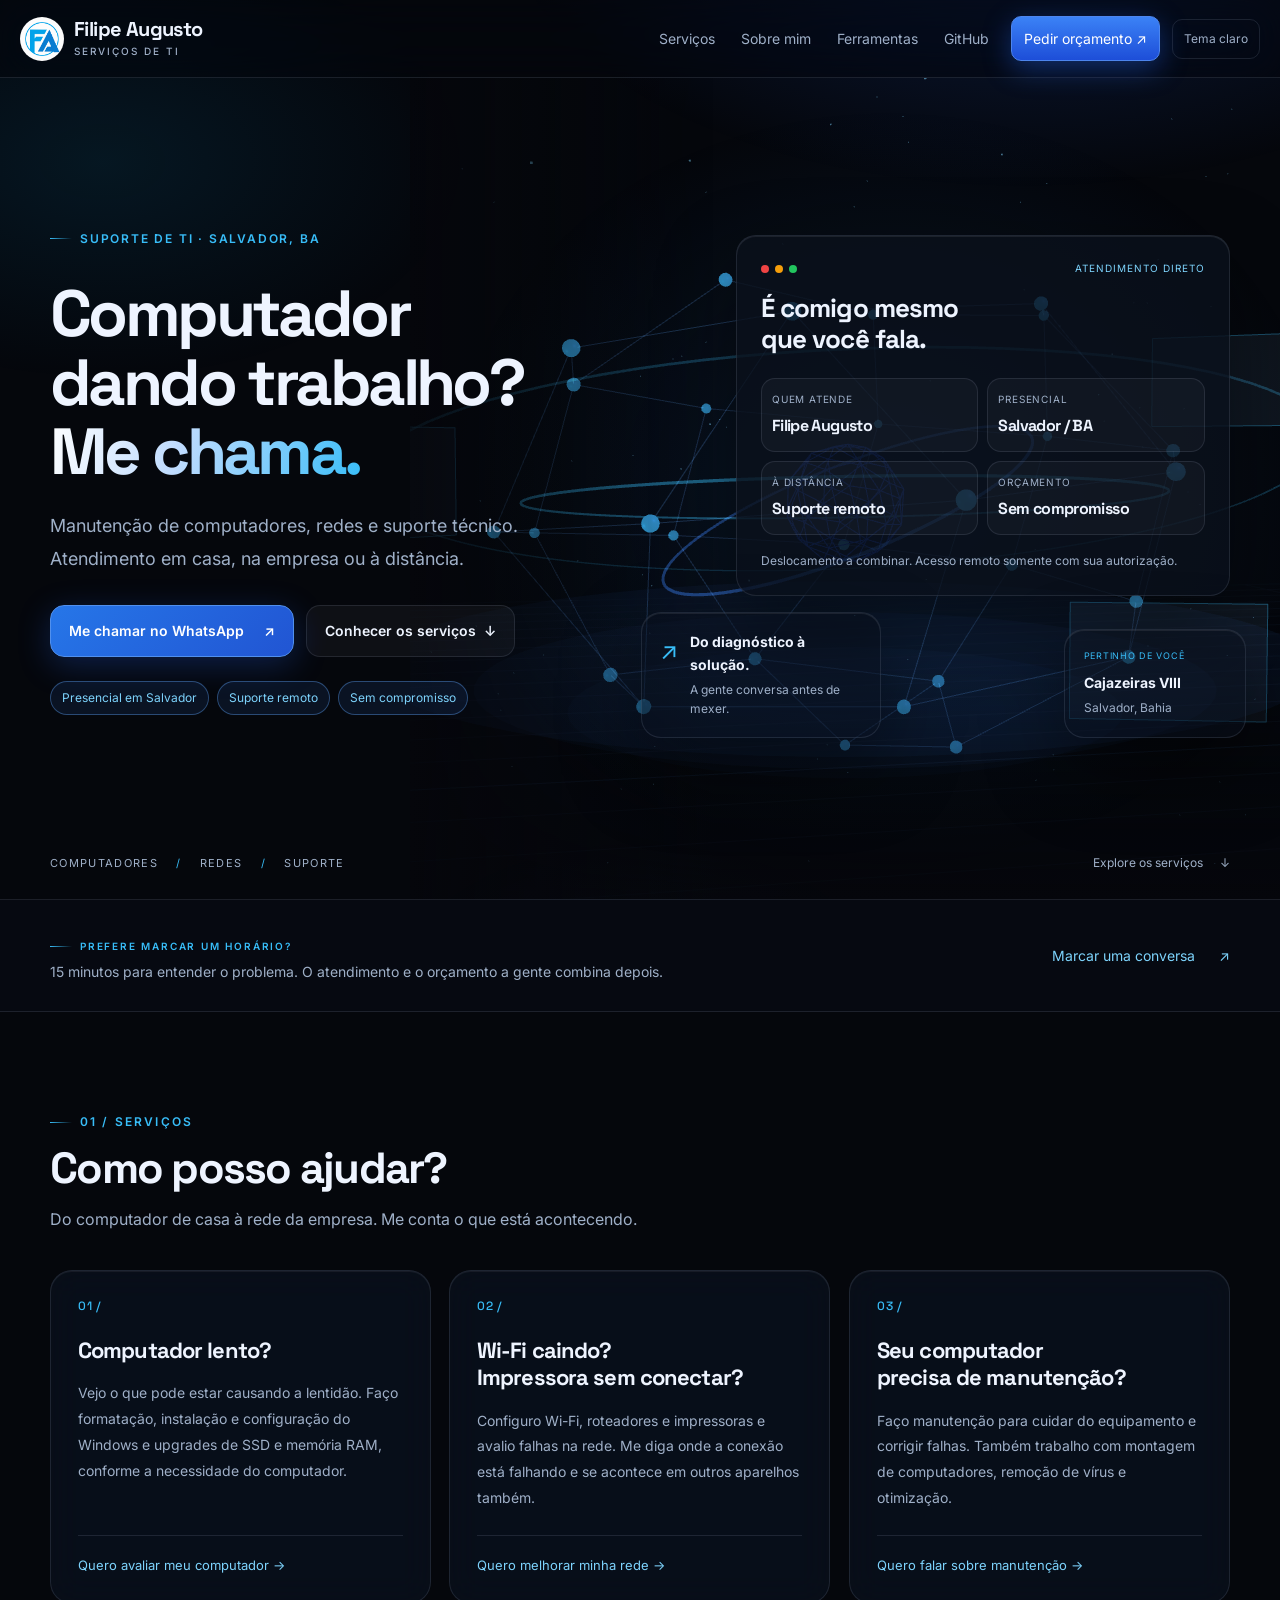
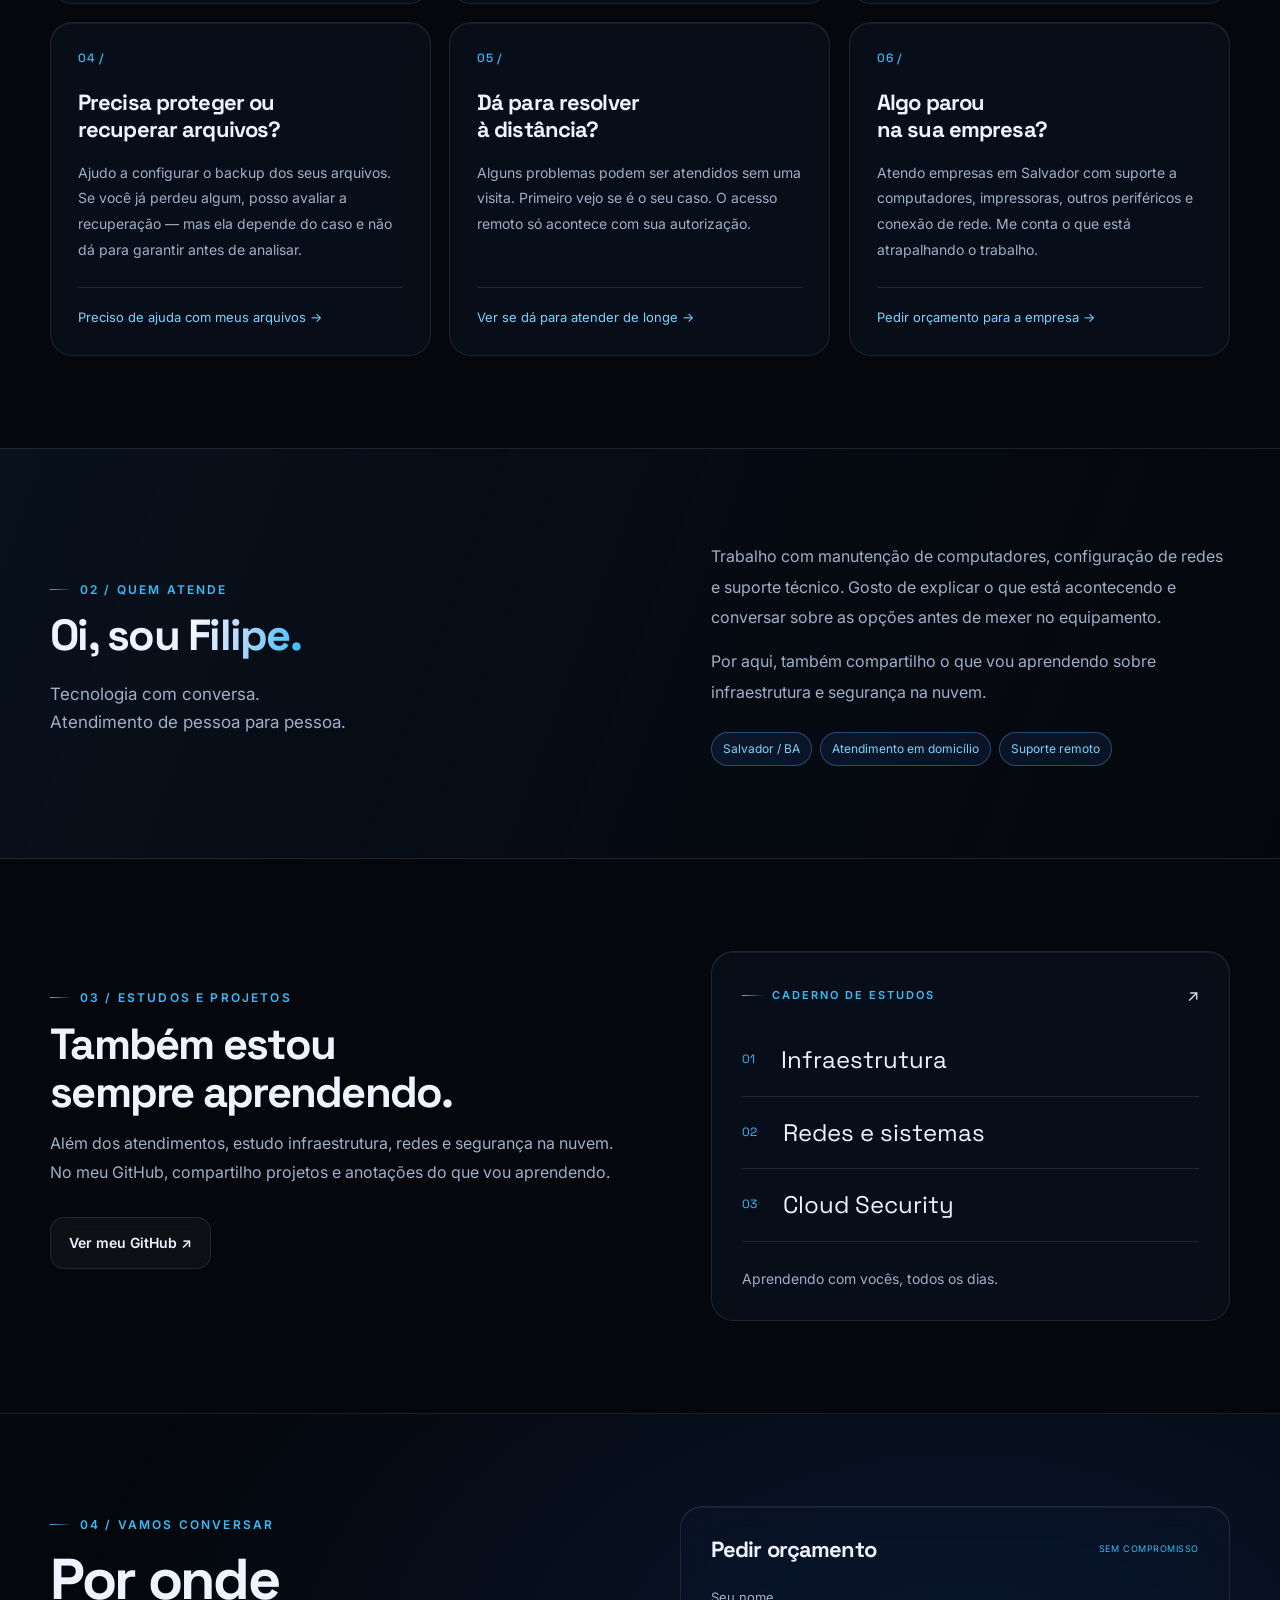
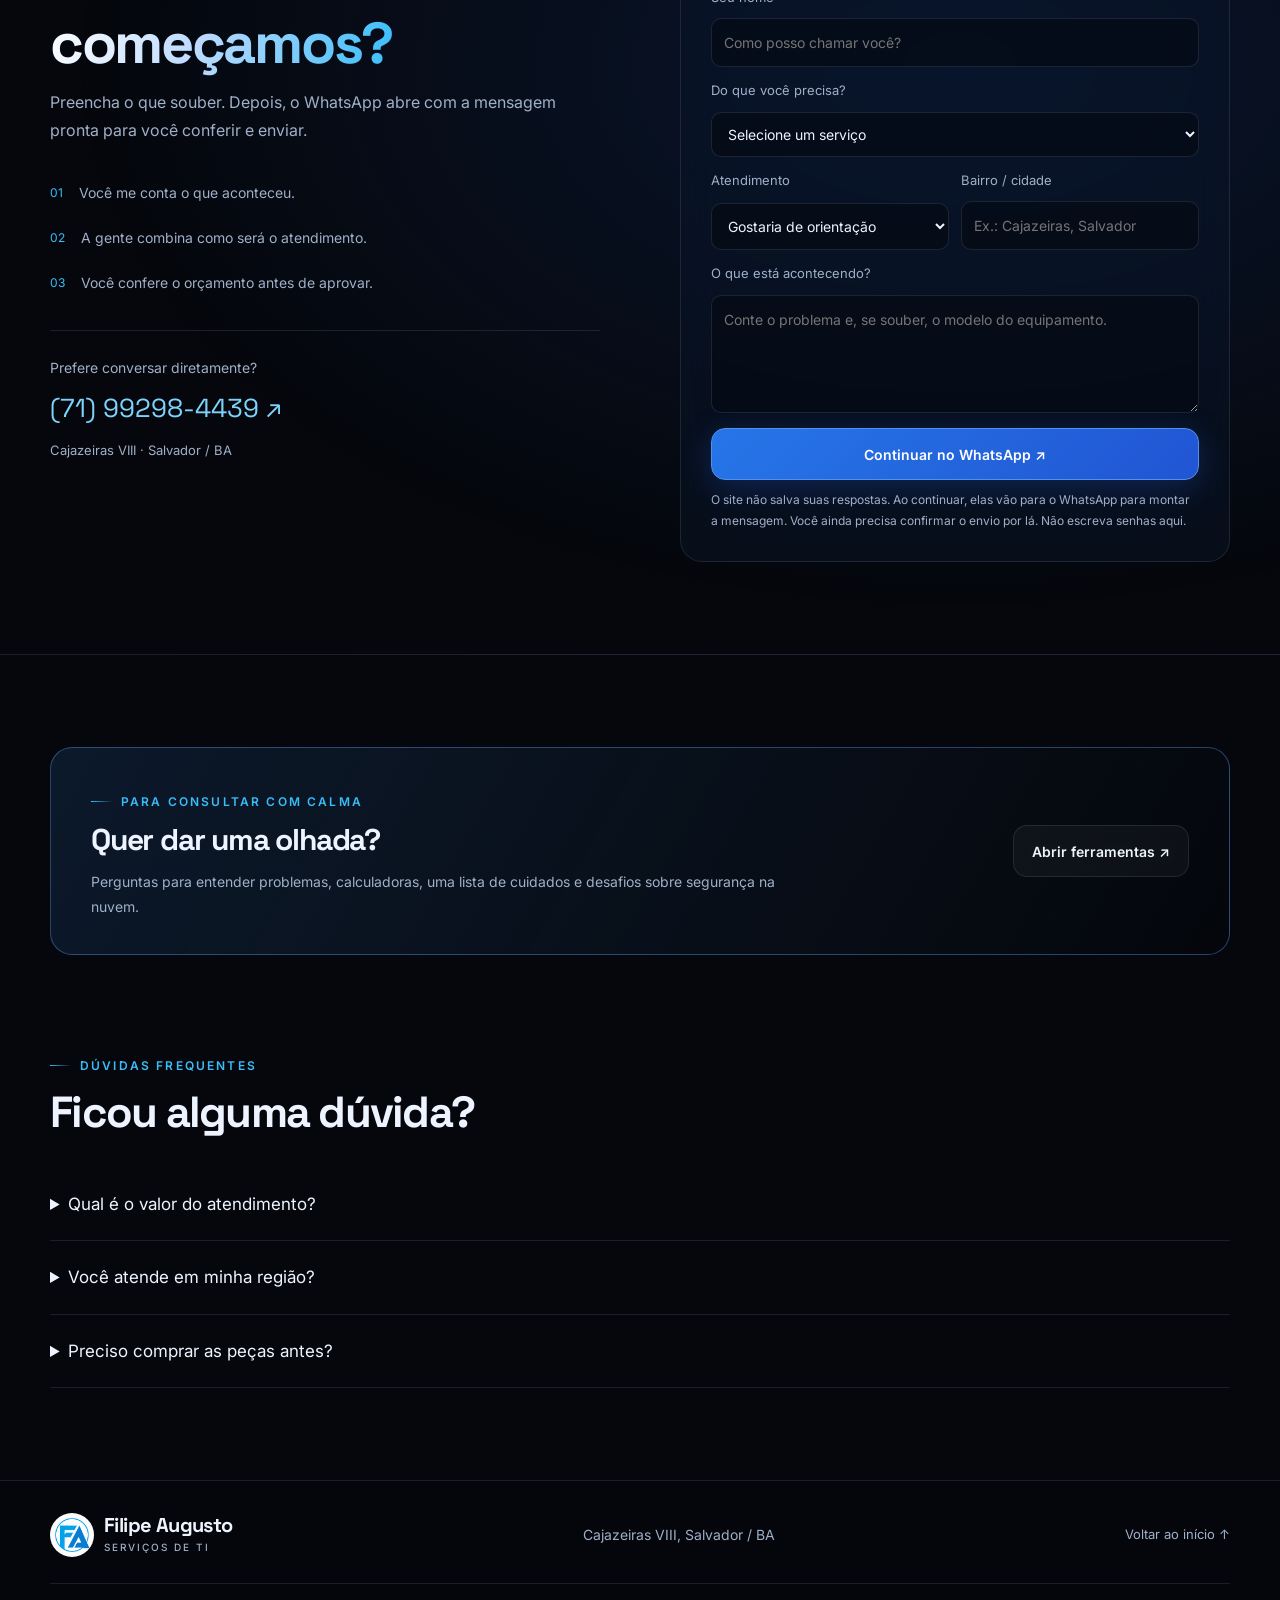
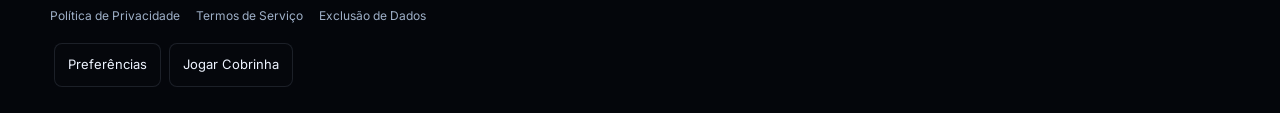
==== commit ab31c5af: "Add files via upload" ====
--- a/index.html
+++ b/index.html
@@ -1,66 +1,64 @@
-<!doctype html>
-<html lang="pt-BR">
+<!DOCTYPE html>
+<html lang="pt-BR" data-theme="dark">
 <head>
-  <meta charset="UTF-8"><meta name="viewport" content="width=device-width,initial-scale=1">
+  <meta charset="UTF-8"><meta name="viewport" content="width=device-width, initial-scale=1">
+  <meta name="theme-color" content="#05070c">
   <title>Filipe Augusto | Serviços de TI em Salvador</title>
-  <meta name="description" content="Suporte de TI residencial e empresarial em Salvador. Computadores, redes, manutenção e atendimento remoto. Solicite seu orçamento.">
-  <meta name="theme-color" content="#081c34">
-  <meta property="og:title" content="Filipe Augusto | Serviços de TI"><meta property="og:description" content="Suporte técnico para computadores e redes em Salvador. Converse com Filipe Augusto e solicite seu orçamento."><meta property="og:type" content="website">
-  <link rel="stylesheet" href="site-ui.css?v=popup-1"><script src="site-ui.js?v=umami-domain-1"></script><script src="theme.js?v=popup-1"></script><link rel="icon" href="assets/logo.png"><link rel="stylesheet" href="style.css?v=os-redesign-1">
-  <link rel="canonical" href="https://filipe01000.github.io/servicos-ti/">
-  <meta property="og:url" content="https://filipe01000.github.io/servicos-ti/">
-  <meta property="og:site_name" content="Filipe Augusto — Serviços de TI">
-  <meta property="og:locale" content="pt_BR">
-  <meta property="og:image" content="https://filipe01000.github.io/servicos-ti/assets/logo.png">
-  <meta property="og:image:secure_url" content="https://filipe01000.github.io/servicos-ti/assets/logo.png">
-  <meta property="og:image:type" content="image/png">
-  <meta property="og:image:width" content="1254">
-  <meta property="og:image:height" content="1254">
-  <meta property="og:image:alt" content="Logo FA — Filipe Augusto, Serviços de TI">
-  <meta name="twitter:card" content="summary">
-  <meta name="twitter:title" content="Filipe Augusto | Serviços de TI">
-  <meta name="twitter:description" content="Suporte residencial e empresarial em Salvador. Computadores, redes e manutenção. Peça seu orçamento.">
-  <meta name="twitter:image" content="https://filipe01000.github.io/servicos-ti/assets/logo.png">
-  <meta name="twitter:image:alt" content="Logo FA — Filipe Augusto, Serviços de TI">
-<link rel="stylesheet" href="legal.css?v=1">
+  <meta name="description" content="Manutenção de computadores, redes e suporte técnico em Salvador. Atendimento em casa, na empresa ou à distância. Converse com Filipe Augusto.">
+  <link rel="canonical" href="https://filipeti.com.br/">
+  <meta property="og:title" content="Filipe Augusto | Serviços de TI em Salvador">
+  <meta property="og:description" content="Computador dando trabalho? Me chama. Suporte técnico em Salvador e atendimento remoto.">
+  <meta property="og:type" content="website"><meta property="og:locale" content="pt_BR">
+  <meta property="og:url" content="https://filipeti.com.br/">
+  <meta property="og:image" content="https://filipeti.com.br/assets/logo.png">
+  <link rel="icon" href="./assets/logo.png">
+  <link rel="preconnect" href="https://fonts.googleapis.com"><link rel="preconnect" href="https://fonts.gstatic.com" crossorigin>
+  <link href="https://fonts.googleapis.com/css2?family=Inter:wght@400;500;600;700&family=Space+Grotesk:wght@500;600;700&display=swap" rel="stylesheet">
+  <link rel="stylesheet" href="./site-ui.css">
+  <script src="./site-ui.js"></script><script src="./theme.js"></script>
+  <script type="module" crossorigin src="./assets/index-DGW9JU-K.js"></script>
+  <link rel="stylesheet" crossorigin href="./assets/index-C7zwXxSw.css">
 </head>
 <body>
-<a class="skip" href="#conteudo">Pular para o conteúdo</a>
-<header class="header"><a class="brand" href="#inicio" aria-label="Filipe Augusto, início"><img src="assets/logo.png" alt="" width="48" height="48"><span>FILIPE AUGUSTO<small>SERVIÇOS DE TI</small></span></a><nav aria-label="Menu principal"><a href="#servicos">Serviços</a><a href="recursos.html">Ferramentas</a><a href="#projetos">GitHub</a><a class="nav-cta" href="#orcamento">Pedir orçamento</a></nav><button id="theme-toggle" class="theme-toggle" type="button" aria-label="Ativar tema escuro" aria-pressed="false" hidden>Tema escuro</button></header>
+<a class="skip-link" href="#conteudo">Pular para o conteúdo</a>
+<header class="nav" id="nav"><div class="nav-inner">
+  <a class="logo" href="#inicio" aria-label="Filipe Augusto, início"><img src="./assets/logo.png" alt="" width="44" height="44"><span>Filipe Augusto<small>SERVIÇOS DE TI</small></span></a>
+  <div class="nav-controls"><nav class="nav-links" id="nav-links" aria-label="Menu principal"><a href="#servicos">Serviços</a><a href="#sobre">Sobre mim</a><a href="./recursos.html">Ferramentas</a><a href="#projetos">GitHub</a><a class="nav-cta" href="#orcamento">Pedir orçamento <span aria-hidden="true">↗</span></a></nav>
+  <button id="theme-toggle" class="theme-toggle" type="button" aria-label="Ativar tema claro" aria-pressed="true">Tema claro</button>
+  <button class="menu-toggle" id="menu-toggle" type="button" aria-controls="nav-links" aria-label="Abrir menu" aria-expanded="false"><span></span></button></div>
+</div></header>
 <main id="conteudo">
-<section class="hero wrap" id="inicio">
-<div class="sheet-meta"><span>SUPORTE DE TI / FILIPE AUGUSTO</span><span>CAJAZEIRAS VIII — SALVADOR, BA</span></div>
-<div class="hero-layout"><div><h1>Computador<br>dando trabalho?<br><em>Me chama.</em></h1><p class="lead">Manutenção de computadores, redes e suporte técnico. Atendimento em casa, na empresa ou à distância.</p><a class="button primary" href="https://wa.me/5571992984439" target="_blank" rel="noopener noreferrer">Me chamar no WhatsApp <span aria-hidden="true">↗</span></a><a class="secondary-line" href="#orcamento">Quer organizar os detalhes? Use o formulário ↓</a></div>
-<aside class="intake-note" aria-label="Informações de atendimento"><p class="note-label">COMO EU ATENDO</p><h2>É comigo mesmo<br>que você fala.</h2><dl><div><dt>QUEM ATENDE</dt><dd>Filipe Augusto</dd></div><div><dt>PRESENCIAL</dt><dd>Salvador / BA<br><small>Deslocamento a combinar</small></dd></div><div><dt>À DISTÂNCIA</dt><dd>Suporte remoto<br><small>Quando der para resolver de longe, com sua autorização</small></dd></div></dl><p class="stamp">ORÇAMENTO<br>SEM COMPROMISSO</p></aside></div>
-<div class="booking-line"><div><span class="eyebrow">PREFERE MARCAR UM HORÁRIO?</span><p>Escolha um horário e me conta o que está acontecendo. São 15 minutos de conversa para entender o problema; o atendimento e o orçamento a gente combina depois.</p></div><a href="https://cal.com/filipeaugusto-ti/15min" target="_blank" rel="noopener noreferrer">Marcar uma conversa de 15 min ↗</a></div></section>
-<section class="section wrap" id="servicos"><div class="section-head"><div><h2>Como posso ajudar?</h2></div><p>Veja os serviços abaixo. Se tiver dúvida, me chama no WhatsApp.</p></div><div class="cards">
-<article class="card"><h3>Computador lento?</h3><p>Vejo o que pode estar causando a lentidão. Faço formatação, instalação e configuração do Windows e upgrades de SSD e memória RAM, conforme a necessidade do computador.</p><a href="#orcamento" data-service="Computadores e upgrades">Quero avaliar meu computador →</a></article>
-<article class="card"><h3>Wi-Fi caindo?<br>Impressora sem conectar?</h3><p>Configuro Wi-Fi, roteadores e impressoras e avalio falhas na rede. Me diga onde a conexão está falhando e se acontece em outros aparelhos também.</p><a href="#orcamento" data-service="Redes, Wi-Fi e impressoras">Quero melhorar minha rede →</a></article>
-<article class="card"><h3>Seu computador<br>precisa de manutenção?</h3><p>Faço manutenção para cuidar do equipamento e corrigir falhas. Também trabalho com montagem de computadores, remoção de vírus e otimização.</p><a href="#orcamento" data-service="Manutenção e montagem">Quero falar sobre manutenção →</a></article>
-<article class="card"><h3>Precisa proteger ou<br>recuperar arquivos?</h3><p>Ajudo a configurar o backup dos seus arquivos. Se você já perdeu algum, posso avaliar a recuperação — mas ela depende do caso e não dá para garantir antes de analisar.</p><a href="#orcamento" data-service="Backup e arquivos">Preciso de ajuda com meus arquivos →</a></article>
-<article class="card"><h3>Dá para resolver<br>à distância?</h3><p>Alguns problemas podem ser atendidos sem uma visita. Primeiro vejo se é o seu caso. O acesso remoto só acontece com sua autorização.</p><a href="#orcamento" data-service="Suporte remoto">Ver se dá para atender de longe →</a></article>
-<article class="card accent-card"><h3>Algo parou<br>na sua empresa?</h3><p>Atendo empresas em Salvador com suporte a computadores, impressoras, outros periféricos e conexão de rede. Me conta o que está atrapalhando o trabalho.</p><a href="#orcamento" data-service="Suporte empresarial">Pedir orçamento para a empresa →</a></article>
-</div></section>
-<section class="about-section" id="sobre"><div class="wrap about"><div><h2>Oi, sou Filipe<span>.</span></h2></div><div><p>Trabalho com manutenção de computadores, configuração de redes e suporte técnico. Gosto de explicar o que está acontecendo e conversar sobre as opções antes de mexer no equipamento. Por aqui, também compartilho o que vou aprendendo sobre infraestrutura e segurança na nuvem.</p><div class="tags"><span>Salvador / BA</span><span>Atendimento em domicílio</span><span>Suporte remoto</span></div></div></div></section>
-<section class="section wrap" id="projetos"><div class="github-box"><div><h2>Também estou<br>sempre aprendendo.</h2><p>Além dos atendimentos, estudo infraestrutura, redes e segurança na nuvem. No meu GitHub, compartilho projetos e anotações do que vou aprendendo.</p><a id="github-link" class="button dark" hidden target="_blank" rel="noopener noreferrer">Ver meu GitHub ↗</a><p id="github-pending" class="micro">Projetos e laboratórios: em breve por aqui.</p></div><aside class="study-note"><span class="note-label">CADERNO DE ESTUDOS</span><ol><li>Infraestrutura</li><li>Redes e sistemas</li><li>Cloud Security</li></ol><p>Aprendendo com vocês,<br>todos os dias.</p></aside></div></section>
-<section class="quote-section" id="orcamento"><div class="wrap quote-grid"><div><h2>Por onde<br>começamos?</h2><p>Preencha o que souber aqui embaixo. Depois, o WhatsApp abre com a mensagem pronta para você conferir e enviar.</p><ol class="steps"><li><span>1</span> Você me conta o que aconteceu.</li><li><span>2</span> A gente combina como será o atendimento.</li><li><span>3</span> Você confere o orçamento antes de aprovar.</li></ol><div class="contact-note">Prefere conversar diretamente?<a id="direct-whatsapp" href="https://wa.me/5571992984439" target="_blank" rel="noopener noreferrer">WhatsApp: (71) 99298-4439 ↗</a><small>Cajazeiras VIII · Salvador / BA</small></div></div>
-<form id="quote-form"><div class="form-heading"><h3>Pedir orçamento</h3><span>SEM COMPROMISSO</span></div><label for="name">Seu nome</label><input id="name" name="name" autocomplete="name" maxlength="80" placeholder="Como posso chamar você?" required><label for="service">Do que você precisa?</label><select id="service" name="service" required><option value="">Selecione um serviço</option><option>Computadores e upgrades</option><option>Redes, Wi-Fi e impressoras</option><option>Manutenção e montagem</option><option>Backup e arquivos</option><option>Suporte remoto</option><option>Suporte empresarial</option><option>Outro / preciso de um diagnóstico</option></select><div class="form-pair"><div><label for="type">Atendimento</label><select id="type" name="type"><option>Gostaria de orientação</option><option>Remoto</option><option>Presencial</option></select></div><div><label for="location">Bairro / cidade</label><input id="location" name="location" autocomplete="address-level2" maxlength="100" placeholder="Ex.: Cajazeiras, Salvador"></div></div><label for="details">O que está acontecendo?</label><textarea id="details" name="details" rows="4" maxlength="1500" placeholder="Conte o problema e, se souber, o modelo do equipamento." required></textarea><button class="button primary" type="submit">Continuar no WhatsApp ↗</button><p class="form-note">O site não salva suas respostas. Ao continuar, elas vão para o WhatsApp para montar a mensagem. Você ainda precisa confirmar o envio por lá. Não escreva senhas aqui.</p><p id="form-status" role="status" aria-live="polite"></p><noscript><p>Para pedir seu orçamento, use o link direto do WhatsApp ao lado.</p></noscript></form></div></section>
-<section class="section wrap"><h2>Quer dar uma olhada?</h2><p>Separei perguntas para entender alguns problemas, calculadoras simples, uma lista de cuidados e desafios sobre segurança na nuvem.</p><a class="button primary" href="recursos.html">Abrir ferramentas ↗</a></section><section class="section wrap faq"><h2>Ficou alguma dúvida?</h2><details><summary>Qual é o valor do atendimento?</summary><p>Depende do problema, do serviço e de como será o atendimento. Me chama, explica o que precisa e a gente conversa sobre o orçamento.</p></details><details><summary>Você atende em minha região?</summary><p>Faço atendimento presencial em Salvador, com horário e deslocamento a combinar. Se você está em outra cidade, posso ver se dá para ajudar por acesso remoto.</p></details><details><summary>Preciso comprar as peças antes?</summary><p>Não precisa comprar antes. Fale comigo primeiro para vermos o que é necessário e o que funciona no seu computador. As peças e o serviço ficam combinados no orçamento.</p></details></section>
-</main><footer class="wrap footer"><div class="brand"><img src="assets/logo.png" alt="" width="40" height="40"><span>FILIPE AUGUSTO<small>SERVIÇOS DE TI</small></span></div><p>Cajazeiras VIII, Salvador / BA</p><a href="#inicio">Voltar ao início ↑</a><nav class="legal-links" aria-label="FA Prospector: privacidade e uso"><a href="/politica-de-privacidade/">Política de Privacidade</a>
-<a href="/termos-de-servico/">Termos de Serviço</a>
-<a href="/exclusao-de-dados/">Exclusão de Dados</a></nav></footer><script src="config.js?v=popup-1"></script><script src="app.js?v=popup-1"></script>
-</body></html>
-
-
-
-
-
-
-
-
-
-
-
-
-
-
+<section class="hero" id="inicio">
+  <div class="scene-wrap" aria-hidden="true"><canvas id="hero-canvas"></canvas><div class="hero-veil"></div></div>
+  <div class="hero-content"><div class="hero-copy">
+    <div class="kicker reveal">SUPORTE DE TI · SALVADOR, BA</div>
+    <h1 class="reveal d1">Computador<br>dando trabalho?<br><span class="gradient-text">Me chama.</span></h1>
+    <p class="reveal d2">Manutenção de computadores, redes e suporte técnico. Atendimento em casa, na empresa ou à distância.</p>
+    <div class="hero-actions reveal d3"><a class="btn btn-primary" href="https://wa.me/5571992984439" target="_blank" rel="noopener noreferrer">Me chamar no WhatsApp <span aria-hidden="true">↗</span></a><a class="btn btn-ghost" href="#servicos">Conhecer os serviços <span aria-hidden="true">↓</span></a></div>
+    <div class="pills reveal d3"><span class="pill">Presencial em Salvador</span><span class="pill">Suporte remoto</span><span class="pill">Sem compromisso</span></div>
+  </div>
+  <aside class="hud reveal d2" aria-label="Informações de atendimento">
+    <div class="hud-card hud-main"><div class="panel-top"><div class="dots" aria-hidden="true"><i></i><i></i><i></i></div><span class="status">ATENDIMENTO DIRETO</span></div><h2>É comigo mesmo<br>que você fala.</h2><div class="metric-grid"><div class="metric"><span>QUEM ATENDE</span><strong>Filipe Augusto</strong></div><div class="metric"><span>PRESENCIAL</span><strong>Salvador / BA</strong></div><div class="metric"><span>À DISTÂNCIA</span><strong>Suporte remoto</strong></div><div class="metric"><span>ORÇAMENTO</span><strong>Sem compromisso</strong></div></div><p class="hud-note">Deslocamento a combinar. Acesso remoto somente com sua autorização.</p></div>
+    <div class="hud-card hud-side"><span class="chip-symbol" aria-hidden="true">↗</span><p class="tiny"><b>Do diagnóstico à solução.</b>A gente conversa antes de mexer.</p></div>
+    <div class="hud-card hud-chip"><span class="chip-label">PERTINHO DE VOCÊ</span><p class="tiny"><b>Cajazeiras VIII</b>Salvador, Bahia</p></div>
+  </aside></div>
+  <div class="hero-bottom container"><span>COMPUTADORES <i>/</i> REDES <i>/</i> SUPORTE</span><a href="#servicos">Explore os serviços <span aria-hidden="true">↓</span></a></div>
+</section>
+<div class="booking-bar"><div class="container booking-inner"><div><span class="kicker">PREFERE MARCAR UM HORÁRIO?</span><p>15 minutos para entender o problema. O atendimento e o orçamento a gente combina depois.</p></div><a href="https://cal.com/filipeaugusto-ti/15min" target="_blank" rel="noopener noreferrer">Marcar uma conversa <span aria-hidden="true">↗</span></a></div></div>
+<section class="section" id="servicos"><div class="container"><div class="section-head"><div class="kicker">01 / SERVIÇOS</div><h2>Como posso ajudar?</h2><p class="lead">Do computador de casa à rede da empresa. Me conta o que está acontecendo.</p></div><div class="services-grid">
+<article class="card service tilt"><span class="service-number">01 /</span><h3>Computador lento?</h3><p>Vejo o que pode estar causando a lentidão. Faço formatação, instalação e configuração do Windows e upgrades de SSD e memória RAM, conforme a necessidade do computador.</p><a href="#orcamento" data-service="Computadores e upgrades">Quero avaliar meu computador →</a></article>
+<article class="card service tilt"><span class="service-number">02 /</span><h3>Wi-Fi caindo?<br>Impressora sem conectar?</h3><p>Configuro Wi-Fi, roteadores e impressoras e avalio falhas na rede. Me diga onde a conexão está falhando e se acontece em outros aparelhos também.</p><a href="#orcamento" data-service="Redes, Wi-Fi e impressoras">Quero melhorar minha rede →</a></article>
+<article class="card service tilt"><span class="service-number">03 /</span><h3>Seu computador<br>precisa de manutenção?</h3><p>Faço manutenção para cuidar do equipamento e corrigir falhas. Também trabalho com montagem de computadores, remoção de vírus e otimização.</p><a href="#orcamento" data-service="Manutenção e montagem">Quero falar sobre manutenção →</a></article>
+<article class="card service tilt"><span class="service-number">04 /</span><h3>Precisa proteger ou<br>recuperar arquivos?</h3><p>Ajudo a configurar o backup dos seus arquivos. Se você já perdeu algum, posso avaliar a recuperação — mas ela depende do caso e não dá para garantir antes de analisar.</p><a href="#orcamento" data-service="Backup e arquivos">Preciso de ajuda com meus arquivos →</a></article>
+<article class="card service tilt"><span class="service-number">05 /</span><h3>Dá para resolver<br>à distância?</h3><p>Alguns problemas podem ser atendidos sem uma visita. Primeiro vejo se é o seu caso. O acesso remoto só acontece com sua autorização.</p><a href="#orcamento" data-service="Suporte remoto">Ver se dá para atender de longe →</a></article>
+<article class="card service tilt"><span class="service-number">06 /</span><h3>Algo parou<br>na sua empresa?</h3><p>Atendo empresas em Salvador com suporte a computadores, impressoras, outros periféricos e conexão de rede. Me conta o que está atrapalhando o trabalho.</p><a href="#orcamento" data-service="Suporte empresarial">Pedir orçamento para a empresa →</a></article>
+</div></div></section>
+<section class="section about-section" id="sobre"><div class="container about-grid"><div><div class="kicker">02 / QUEM ATENDE</div><h2>Oi, sou <span class="gradient-text">Filipe.</span></h2><p class="about-signature">Tecnologia com conversa.<br>Atendimento de pessoa para pessoa.</p></div><div class="prose"><p>Trabalho com manutenção de computadores, configuração de redes e suporte técnico. Gosto de explicar o que está acontecendo e conversar sobre as opções antes de mexer no equipamento.</p><p>Por aqui, também compartilho o que vou aprendendo sobre infraestrutura e segurança na nuvem.</p><div class="pills"><span class="pill">Salvador / BA</span><span class="pill">Atendimento em domicílio</span><span class="pill">Suporte remoto</span></div></div></div></section>
+<section class="section" id="projetos"><div class="container about-grid"><div><div class="kicker">03 / ESTUDOS E PROJETOS</div><h2>Também estou<br>sempre aprendendo.</h2><p class="lead">Além dos atendimentos, estudo infraestrutura, redes e segurança na nuvem. No meu GitHub, compartilho projetos e anotações do que vou aprendendo.</p><div class="hero-actions"><a id="github-link" class="btn btn-ghost" href="https://github.com/filipe01000" target="_blank" rel="noopener noreferrer">Ver meu GitHub ↗</a></div><p id="github-pending" hidden></p></div><aside class="card study-card"><div class="panel-top"><span class="kicker">CADERNO DE ESTUDOS</span><span aria-hidden="true">↗</span></div><ol><li><span>01</span>Infraestrutura</li><li><span>02</span>Redes e sistemas</li><li><span>03</span>Cloud Security</li></ol><p>Aprendendo com vocês, todos os dias.</p></aside></div></section>
+<section class="section quote-section" id="orcamento"><div class="container contact-grid"><div><div class="kicker">04 / VAMOS CONVERSAR</div><h2>Por onde<br><span class="gradient-text">começamos?</span></h2><p class="lead">Preencha o que souber. Depois, o WhatsApp abre com a mensagem pronta para você conferir e enviar.</p><ol class="steps"><li><span>01</span>Você me conta o que aconteceu.</li><li><span>02</span>A gente combina como será o atendimento.</li><li><span>03</span>Você confere o orçamento antes de aprovar.</li></ol><div class="contact-note"><p>Prefere conversar diretamente?</p><a id="direct-whatsapp" href="https://wa.me/5571992984439" target="_blank" rel="noopener noreferrer">(71) 99298-4439 ↗</a><small>Cajazeiras VIII · Salvador / BA</small></div></div><form id="quote-form" class="card quote-form"><div class="form-heading"><h3>Pedir orçamento</h3><span>SEM COMPROMISSO</span></div><label for="name">Seu nome</label><input id="name" name="name" autocomplete="name" maxlength="80" placeholder="Como posso chamar você?" required><label for="service">Do que você precisa?</label><select id="service" name="service" required><option value="">Selecione um serviço</option><option>Computadores e upgrades</option><option>Redes, Wi-Fi e impressoras</option><option>Manutenção e montagem</option><option>Backup e arquivos</option><option>Suporte remoto</option><option>Suporte empresarial</option><option>Outro / preciso de um diagnóstico</option></select><div class="form-pair"><div><label for="type">Atendimento</label><select id="type" name="type"><option>Gostaria de orientação</option><option>Remoto</option><option>Presencial</option></select></div><div><label for="location">Bairro / cidade</label><input id="location" name="location" autocomplete="address-level2" maxlength="100" placeholder="Ex.: Cajazeiras, Salvador"></div></div><label for="details">O que está acontecendo?</label><textarea id="details" name="details" rows="4" maxlength="1500" placeholder="Conte o problema e, se souber, o modelo do equipamento." required></textarea><button class="btn btn-primary" type="submit">Continuar no WhatsApp ↗</button><p class="form-note">O site não salva suas respostas. Ao continuar, elas vão para o WhatsApp para montar a mensagem. Você ainda precisa confirmar o envio por lá. Não escreva senhas aqui.</p><p id="form-status" role="status" aria-live="polite"></p><noscript><p>Para pedir seu orçamento, use o link direto do WhatsApp ao lado.</p></noscript></form></div></section>
+<section class="section resources-section"><div class="container resource-banner"><div><div class="kicker">PARA CONSULTAR COM CALMA</div><h2>Quer dar uma olhada?</h2><p class="lead">Perguntas para entender problemas, calculadoras, uma lista de cuidados e desafios sobre segurança na nuvem.</p></div><a class="btn btn-ghost" href="./recursos.html">Abrir ferramentas ↗</a></div></section>
+<section class="section faq"><div class="container"><div class="kicker">DÚVIDAS FREQUENTES</div><h2>Ficou alguma dúvida?</h2><div class="faq-list"><details><summary>Qual é o valor do atendimento?</summary><p>Depende do problema, do serviço e de como será o atendimento. Me chama, explica o que precisa e a gente conversa sobre o orçamento.</p></details><details><summary>Você atende em minha região?</summary><p>Faço atendimento presencial em Salvador, com horário e deslocamento a combinar. Se você está em outra cidade, posso ver se dá para ajudar por acesso remoto.</p></details><details><summary>Preciso comprar as peças antes?</summary><p>Não precisa comprar antes. Fale comigo primeiro para vermos o que é necessário e o que funciona no seu computador. As peças e o serviço ficam combinados no orçamento.</p></details></div></div></section>
+</main>
+<footer class="footer"><div class="container"><div class="footer-inner"><a class="logo" href="#inicio"><img src="./assets/logo.png" alt="" width="40" height="40"><span>Filipe Augusto<small>SERVIÇOS DE TI</small></span></a><p>Cajazeiras VIII, Salvador / BA</p><a href="#inicio">Voltar ao início ↑</a></div><div class="footer-bottom"><nav class="footer-links" aria-label="FA Prospector: privacidade e uso"><a href="./politica-de-privacidade/">Política de Privacidade</a><a href="./termos-de-servico/">Termos de Serviço</a><a href="./exclusao-de-dados/">Exclusão de Dados</a></nav></div></div></footer>
+<script src="./config.js"></script><script src="./app.js"></script>
+</body></html>
--- a/assets/index-C7zwXxSw.css
+++ b/assets/index-C7zwXxSw.css
@@ -0,0 +1,1057 @@
+:root {
+  --bg: #05070c;
+  --bg-elev: #0a101c;
+  --bg-card: rgba(12, 20, 36, 0.55);
+  --line: rgba(148, 163, 184, 0.16);
+  --line-strong: rgba(96, 165, 250, 0.38);
+  --text: #eef4ff;
+  --muted: #9fb0c8;
+  --faint: #6b7c94;
+  --blue: #3b82f6;
+  --blue-2: #7dd3fc;
+  --cyan: #38bdf8;
+  --glow: rgba(56, 189, 248, 0.35);
+  --shadow: 0 30px 80px rgba(0, 0, 0, 0.45);
+  --radius: 22px;
+  --nav-h: 78px;
+  --max: 1180px;
+  --font: "Inter", system-ui, -apple-system, sans-serif;
+  --display: "Space Grotesk", "Inter", sans-serif;
+}
+
+*,
+*::before,
+*::after {
+  box-sizing: border-box;
+  margin: 0;
+  padding: 0;
+}
+
+html {
+  scroll-behavior: smooth;
+  background: var(--bg);
+}
+
+body {
+  font-family: var(--font);
+  color: var(--text);
+  background: var(--bg);
+  line-height: 1.65;
+  min-height: 100vh;
+  overflow-x: hidden;
+}
+
+body::before {
+  content: "";
+  position: fixed;
+  inset: 0;
+  pointer-events: none;
+  z-index: 0;
+  background:
+    radial-gradient(900px 480px at 80% -10%, rgba(37, 99, 235, 0.22), transparent 58%),
+    radial-gradient(700px 420px at 8% 18%, rgba(14, 165, 233, 0.1), transparent 52%),
+    radial-gradient(500px 300px at 50% 110%, rgba(59, 130, 246, 0.08), transparent 50%);
+}
+
+img,
+svg {
+  max-width: 100%;
+  display: block;
+}
+
+a {
+  color: inherit;
+  text-decoration: none;
+}
+
+button,
+input,
+textarea,
+select {
+  font: inherit;
+  color: inherit;
+}
+
+ul {
+  list-style: none;
+}
+
+.skip-link {
+  position: absolute;
+  left: 16px;
+  top: -40px;
+  background: var(--blue);
+  color: #fff;
+  padding: 8px 12px;
+  border-radius: 8px;
+  z-index: 100;
+}
+
+.skip-link:focus {
+  top: 12px;
+}
+
+.container {
+  width: min(var(--max), calc(100% - 40px));
+  margin: 0 auto;
+}
+
+.section {
+  padding: 108px 0;
+  position: relative;
+  z-index: 2;
+}
+
+.section-head {
+  margin-bottom: 42px;
+}
+
+.kicker {
+  display: inline-flex;
+  align-items: center;
+  gap: 8px;
+  color: var(--cyan);
+  font-size: 12px;
+  font-weight: 600;
+  letter-spacing: 0.18em;
+  text-transform: uppercase;
+  margin-bottom: 12px;
+}
+
+.kicker::before {
+  content: "";
+  width: 22px;
+  height: 1px;
+  background: linear-gradient(90deg, var(--cyan), transparent);
+}
+
+h1, h2, h3, h4 {
+  font-family: var(--display);
+  letter-spacing: -0.04em;
+  line-height: 1.12;
+}
+
+h2 {
+  font-size: clamp(30px, 4.4vw, 48px);
+  margin-bottom: 12px;
+}
+
+.lead {
+  color: var(--muted);
+  max-width: 720px;
+  font-size: 17px;
+}
+
+.nav {
+  position: sticky;
+  top: 0;
+  z-index: 50;
+  height: var(--nav-h);
+  display: flex;
+  align-items: center;
+  backdrop-filter: blur(22px) saturate(140%);
+  background: rgba(5, 7, 12, 0.55);
+  border-bottom: 1px solid var(--line);
+}
+
+.nav-inner {
+  width: min(1240px, calc(100% - 32px));
+  margin: 0 auto;
+  display: flex;
+  align-items: center;
+  justify-content: space-between;
+  gap: 16px;
+}
+
+.logo {
+  font-family: var(--display);
+  font-weight: 700;
+  font-size: 20px;
+  display: flex;
+  align-items: center;
+  gap: 10px;
+}
+
+.logo-mark {
+  width: 36px;
+  height: 36px;
+  border-radius: 12px;
+  display: grid;
+  place-items: center;
+  background: linear-gradient(160deg, rgba(59, 130, 246, 0.28), rgba(14, 165, 233, 0.08));
+  border: 1px solid var(--line-strong);
+  box-shadow: 0 0 28px var(--glow);
+  font-size: 13px;
+  color: var(--cyan);
+}
+
+.nav-links {
+  display: flex;
+  align-items: center;
+  gap: 2px;
+}
+
+.nav-links a {
+  color: var(--muted);
+  font-size: 13px;
+  padding: 8px 10px;
+  border-radius: 10px;
+  transition: color 0.2s, background 0.2s, transform 0.2s;
+}
+
+.nav-links a:hover,
+.nav-links a.active {
+  color: var(--text);
+  background: rgba(255, 255, 255, 0.05);
+}
+
+.nav-cta {
+  margin-left: 8px;
+  background: linear-gradient(180deg, #3b82f6, #1d4ed8);
+  color: #fff !important;
+  box-shadow: 0 8px 28px rgba(37, 99, 235, 0.4);
+}
+
+.menu-toggle {
+  display: none;
+  width: 42px;
+  height: 42px;
+  border: 1px solid var(--line);
+  background: rgba(10, 16, 28, 0.7);
+  border-radius: 10px;
+  cursor: pointer;
+}
+
+.menu-toggle span,
+.menu-toggle span::before,
+.menu-toggle span::after {
+  display: block;
+  width: 18px;
+  height: 1.5px;
+  background: var(--text);
+  position: relative;
+  margin: 0 auto;
+}
+
+.menu-toggle span::before,
+.menu-toggle span::after {
+  content: "";
+  position: absolute;
+  left: 0;
+}
+
+.menu-toggle span::before { top: -6px; }
+.menu-toggle span::after { top: 6px; }
+
+.hero {
+  position: relative;
+  min-height: calc(100vh - var(--nav-h));
+  display: grid;
+  align-items: center;
+  overflow: hidden;
+  padding: 36px 0 90px;
+  z-index: 2;
+}
+
+.scene-wrap {
+  position: absolute;
+  inset: 0;
+  z-index: 0;
+}
+
+#hero-canvas {
+  width: 100%;
+  height: 100%;
+  display: block;
+}
+
+.hero-veil {
+  position: absolute;
+  inset: 0;
+  background:
+    linear-gradient(90deg, rgba(5, 7, 12, 0.82) 0%, rgba(5, 7, 12, 0.42) 46%, rgba(5, 7, 12, 0.18) 100%),
+    linear-gradient(180deg, rgba(5, 7, 12, 0.1), rgba(5, 7, 12, 0.72));
+  pointer-events: none;
+}
+
+.hero-content {
+  position: relative;
+  z-index: 3;
+  width: min(var(--max), calc(100% - 40px));
+  margin: 0 auto;
+  display: grid;
+  grid-template-columns: 1.05fr 0.95fr;
+  gap: 28px;
+  align-items: center;
+}
+
+.hero h1 {
+  font-size: clamp(42px, 6.4vw, 78px);
+  margin: 10px 0 18px;
+}
+
+.gradient-text {
+  background: linear-gradient(105deg, #fff 0%, #bfdbfe 42%, #38bdf8 100%);
+  -webkit-background-clip: text;
+  background-clip: text;
+  color: transparent;
+}
+
+.hero p {
+  color: var(--muted);
+  font-size: 18px;
+  max-width: 560px;
+}
+
+.hero-actions {
+  display: flex;
+  flex-wrap: wrap;
+  gap: 12px;
+  margin: 28px 0 22px;
+}
+
+.btn {
+  display: inline-flex;
+  align-items: center;
+  justify-content: center;
+  gap: 8px;
+  min-height: 48px;
+  padding: 0 18px;
+  border-radius: 14px;
+  border: 1px solid transparent;
+  cursor: pointer;
+  transition: transform 0.22s, box-shadow 0.22s, background 0.22s, border-color 0.22s;
+  font-weight: 600;
+  font-size: 14px;
+}
+
+.btn:hover {
+  transform: translateY(-2px);
+}
+
+.btn-primary {
+  background: linear-gradient(180deg, #60a5fa, #2563eb);
+  box-shadow: 0 12px 36px rgba(37, 99, 235, 0.42), 0 0 24px rgba(56, 189, 248, 0.18);
+}
+
+.btn-ghost {
+  background: rgba(255, 255, 255, 0.04);
+  border-color: var(--line);
+  backdrop-filter: blur(10px);
+}
+
+.btn-ghost:hover {
+  border-color: var(--line-strong);
+  box-shadow: 0 0 0 4px rgba(59, 130, 246, 0.1);
+}
+
+.pills {
+  display: flex;
+  flex-wrap: wrap;
+  gap: 8px;
+}
+
+.pill {
+  font-size: 12px;
+  color: var(--blue-2);
+  border: 1px solid var(--line-strong);
+  background: rgba(59, 130, 246, 0.1);
+  padding: 6px 10px;
+  border-radius: 999px;
+  backdrop-filter: blur(8px);
+}
+
+.hud {
+  position: relative;
+  height: 520px;
+  perspective: 1200px;
+}
+
+.hud-card {
+  position: absolute;
+  border: 1px solid var(--line);
+  background: rgba(10, 16, 28, 0.48);
+  backdrop-filter: blur(18px) saturate(140%);
+  border-radius: 20px;
+  box-shadow: var(--shadow), inset 0 1px 0 rgba(255, 255, 255, 0.08);
+  transform-style: preserve-3d;
+}
+
+.hud-main {
+  right: 8%;
+  top: 12%;
+  width: min(360px, 86%);
+  padding: 22px;
+  animation: floaty 7s ease-in-out infinite;
+}
+
+.hud-side {
+  left: 0;
+  bottom: 18%;
+  width: 210px;
+  padding: 16px;
+  animation: floaty 6s ease-in-out infinite reverse;
+}
+
+.hud-chip {
+  right: 0;
+  bottom: 8%;
+  width: 180px;
+  padding: 14px;
+  animation: floaty 8s ease-in-out infinite;
+}
+
+.panel-top {
+  display: flex;
+  justify-content: space-between;
+  align-items: center;
+  margin-bottom: 16px;
+}
+
+.dots {
+  display: flex;
+  gap: 6px;
+}
+
+.dots i {
+  width: 8px;
+  height: 8px;
+  border-radius: 50%;
+  background: #334155;
+  display: block;
+}
+
+.dots i:nth-child(1) { background: #ef4444; }
+.dots i:nth-child(2) { background: #f59e0b; }
+.dots i:nth-child(3) { background: #22c55e; }
+
+.status {
+  font-size: 12px;
+  color: #86efac;
+}
+
+.metric-grid {
+  display: grid;
+  grid-template-columns: 1fr 1fr;
+  gap: 10px;
+}
+
+.metric {
+  background: rgba(255, 255, 255, 0.03);
+  border: 1px solid var(--line);
+  border-radius: 14px;
+  padding: 12px;
+}
+
+.metric span {
+  display: block;
+  color: var(--faint);
+  font-size: 11px;
+}
+
+.metric strong {
+  font-size: 20px;
+  font-family: var(--display);
+}
+
+.tiny {
+  color: var(--muted);
+  font-size: 12px;
+}
+
+.tiny b {
+  display: block;
+  color: var(--text);
+  font-size: 15px;
+  margin-bottom: 4px;
+}
+
+.about-grid {
+  display: grid;
+  grid-template-columns: 1.2fr 0.8fr;
+  gap: 28px;
+}
+
+.prose p + p {
+  margin-top: 14px;
+}
+
+.prose p {
+  color: var(--muted);
+}
+
+.focus-grid {
+  display: grid;
+  grid-template-columns: repeat(3, 1fr);
+  gap: 12px;
+  margin-top: 28px;
+  perspective: 1000px;
+}
+
+.mini-card,
+.card {
+  background: var(--bg-card);
+  border: 1px solid var(--line);
+  border-radius: var(--radius);
+  backdrop-filter: blur(16px) saturate(140%);
+  box-shadow: inset 0 1px 0 rgba(255, 255, 255, 0.06);
+  transform-style: preserve-3d;
+  transition: transform 0.28s ease, border-color 0.28s, box-shadow 0.28s;
+}
+
+.tilt {
+  will-change: transform;
+}
+
+.mini-card {
+  padding: 16px;
+}
+
+.mini-card:hover,
+.card:hover {
+  border-color: var(--line-strong);
+  box-shadow: 0 22px 50px rgba(0, 0, 0, 0.32), 0 0 0 1px rgba(56, 189, 248, 0.12), 0 0 40px rgba(37, 99, 235, 0.12);
+}
+
+.mini-card h3,
+.card h3 {
+  font-size: 15px;
+  margin-bottom: 6px;
+}
+
+.mini-card p,
+.card p {
+  color: var(--muted);
+  font-size: 13px;
+}
+
+.side-card {
+  padding: 26px;
+  background:
+    linear-gradient(160deg, rgba(37, 99, 235, 0.16), rgba(14, 22, 38, 0.55)),
+    var(--bg-card);
+}
+
+.side-card h3 {
+  margin-bottom: 10px;
+}
+
+.path {
+  display: flex;
+  flex-wrap: wrap;
+  gap: 8px;
+  margin-top: 16px;
+}
+
+.path span {
+  font-size: 12px;
+  padding: 6px 10px;
+  border-radius: 999px;
+  background: rgba(255, 255, 255, 0.04);
+  border: 1px solid var(--line);
+}
+
+.timeline {
+  position: relative;
+  display: grid;
+  gap: 24px;
+  perspective: 1200px;
+}
+
+.timeline::before {
+  content: "";
+  position: absolute;
+  left: 14px;
+  top: 8px;
+  bottom: 8px;
+  width: 2px;
+  background: linear-gradient(180deg, var(--cyan), rgba(59, 130, 246, 0.08));
+  box-shadow: 0 0 16px var(--glow);
+}
+
+.t-item {
+  display: grid;
+  grid-template-columns: 32px 1fr;
+  gap: 16px;
+}
+
+.t-dot {
+  width: 28px;
+  height: 28px;
+  border-radius: 50%;
+  border: 2px solid var(--cyan);
+  background: radial-gradient(circle at 30% 30%, #7dd3fc, #0b1220 62%);
+  box-shadow: 0 0 22px var(--glow);
+  margin-top: 22px;
+}
+
+.t-card {
+  padding: 26px;
+}
+
+.t-card .meta {
+  display: flex;
+  flex-wrap: wrap;
+  gap: 8px 14px;
+  color: var(--cyan);
+  font-size: 13px;
+  margin-bottom: 8px;
+}
+
+.t-card ul {
+  margin: 14px 0 16px;
+  display: grid;
+  gap: 8px;
+}
+
+.t-card li {
+  color: var(--muted);
+  padding-left: 16px;
+  position: relative;
+  font-size: 14px;
+}
+
+.t-card li::before {
+  content: "";
+  width: 6px;
+  height: 6px;
+  border-radius: 50%;
+  background: var(--blue);
+  position: absolute;
+  left: 0;
+  top: 8px;
+}
+
+.tags {
+  display: flex;
+  flex-wrap: wrap;
+  gap: 8px;
+}
+
+.tag {
+  font-size: 12px;
+  color: var(--blue-2);
+  background: rgba(59, 130, 246, 0.08);
+  border: 1px solid var(--line);
+  padding: 5px 9px;
+  border-radius: 8px;
+}
+
+.evolution {
+  margin-top: 28px;
+  display: flex;
+  flex-wrap: wrap;
+  gap: 8px;
+  align-items: center;
+}
+
+.evolution b {
+  padding: 10px 14px;
+  border-radius: 12px;
+  background: rgba(59, 130, 246, 0.12);
+  border: 1px solid var(--line-strong);
+  font-size: 13px;
+  box-shadow: 0 8px 24px rgba(37, 99, 235, 0.12);
+}
+
+.evolution i {
+  color: var(--faint);
+  font-style: normal;
+}
+
+.projects-grid {
+  display: grid;
+  grid-template-columns: repeat(3, 1fr);
+  gap: 16px;
+  perspective: 1400px;
+}
+
+.project.featured {
+  grid-column: 1 / -1;
+  display: grid;
+  grid-template-columns: 1.3fr 0.7fr;
+  gap: 24px;
+  padding: 30px;
+  background:
+    radial-gradient(520px 200px at 92% 0%, rgba(56, 189, 248, 0.2), transparent 60%),
+    var(--bg-card);
+}
+
+.project {
+  padding: 22px;
+  display: flex;
+  flex-direction: column;
+  min-height: 100%;
+}
+
+.badge {
+  display: inline-flex;
+  width: fit-content;
+  font-size: 11px;
+  letter-spacing: 0.08em;
+  text-transform: uppercase;
+  color: var(--cyan);
+  border: 1px solid var(--line-strong);
+  padding: 4px 8px;
+  border-radius: 999px;
+  margin-bottom: 12px;
+}
+
+.project h3 {
+  font-size: 22px;
+  margin-bottom: 10px;
+}
+
+.project .actions {
+  display: flex;
+  gap: 10px;
+  margin-top: auto;
+  padding-top: 18px;
+}
+
+.coming {
+  opacity: 0.88;
+  min-height: 220px;
+}
+
+.coming h3 {
+  font-size: 16px;
+}
+
+.cloud-grid {
+  display: grid;
+  grid-template-columns: repeat(3, 1fr);
+  gap: 16px;
+  perspective: 1200px;
+}
+
+.roadmap {
+  margin-top: 28px;
+  display: flex;
+  flex-wrap: wrap;
+  gap: 10px;
+}
+
+.roadmap span {
+  position: relative;
+  padding: 10px 14px;
+  border-radius: 12px;
+  border: 1px solid var(--line);
+  background: rgba(255, 255, 255, 0.03);
+  font-size: 13px;
+  backdrop-filter: blur(8px);
+}
+
+.skills {
+  display: grid;
+  gap: 16px;
+}
+
+.skill-group {
+  padding: 22px;
+}
+
+.skill-group h3 {
+  margin-bottom: 14px;
+  font-size: 16px;
+}
+
+.certs {
+  display: grid;
+  grid-template-columns: 0.9fr 1.1fr;
+  gap: 16px;
+}
+
+.cert-list {
+  display: grid;
+  grid-template-columns: 1fr 1fr;
+  gap: 10px;
+}
+
+.cert-item {
+  padding: 14px 16px;
+}
+
+.cv-box,
+.contact-grid {
+  display: grid;
+  grid-template-columns: 1fr 1fr;
+  gap: 20px;
+}
+
+.cv-box .card,
+.contact-card,
+.form {
+  padding: 28px;
+}
+
+.services-grid {
+  display: grid;
+  grid-template-columns: repeat(3, 1fr);
+  gap: 16px;
+  perspective: 1200px;
+}
+
+.service {
+  padding: 22px;
+}
+
+.icon {
+  width: 42px;
+  height: 42px;
+  border-radius: 12px;
+  display: grid;
+  place-items: center;
+  margin-bottom: 14px;
+  border: 1px solid var(--line-strong);
+  background: rgba(59, 130, 246, 0.12);
+  color: var(--cyan);
+  box-shadow: 0 0 18px rgba(56, 189, 248, 0.15);
+}
+
+.contact-links {
+  display: grid;
+  gap: 10px;
+  margin-top: 18px;
+}
+
+.contact-links a {
+  display: flex;
+  align-items: center;
+  justify-content: space-between;
+  padding: 12px 14px;
+  border: 1px solid var(--line);
+  border-radius: 12px;
+  background: rgba(255, 255, 255, 0.03);
+}
+
+.contact-links a:hover {
+  border-color: var(--line-strong);
+}
+
+.form {
+  display: grid;
+  gap: 12px;
+}
+
+.form label {
+  font-size: 13px;
+  color: var(--muted);
+  display: grid;
+  gap: 6px;
+}
+
+.form input,
+.form textarea {
+  width: 100%;
+  background: rgba(7, 11, 20, 0.7);
+  border: 1px solid var(--line);
+  border-radius: 12px;
+  padding: 12px 14px;
+  outline: none;
+}
+
+.form input:focus,
+.form textarea:focus {
+  border-color: var(--blue);
+  box-shadow: 0 0 0 4px rgba(59, 130, 246, 0.12);
+}
+
+.form textarea {
+  min-height: 140px;
+  resize: vertical;
+}
+
+.form-note {
+  color: var(--faint);
+  font-size: 12px;
+}
+
+.footer {
+  border-top: 1px solid var(--line);
+  padding: 36px 0 24px;
+  position: relative;
+  z-index: 2;
+  background: rgba(5, 7, 12, 0.72);
+  backdrop-filter: blur(16px);
+}
+
+.footer-inner {
+  display: flex;
+  justify-content: space-between;
+  gap: 20px;
+  flex-wrap: wrap;
+}
+
+.footer p {
+  color: var(--muted);
+  font-size: 14px;
+}
+
+.footer-links {
+  display: flex;
+  gap: 16px;
+  color: var(--muted);
+}
+
+.copy {
+  margin-top: 18px;
+  color: var(--faint);
+  font-size: 12px;
+}
+
+.wait {
+  opacity: 0;
+  transform: translateY(22px);
+  transition: opacity 0.7s ease, transform 0.7s ease;
+}
+
+.wait.in-view {
+  opacity: 1;
+  transform: none;
+}
+
+.reveal {
+  opacity: 0;
+  transform: translateY(18px);
+  animation: rise 0.8s ease forwards;
+}
+
+.d1 { animation-delay: 0.08s; }
+.d2 { animation-delay: 0.16s; }
+.d3 { animation-delay: 0.24s; }
+
+@keyframes rise {
+  to {
+    opacity: 1;
+    transform: none;
+  }
+}
+
+@keyframes floaty {
+  0%, 100% { transform: translate3d(0, 0, 0) rotateX(6deg) rotateY(-8deg); }
+  50% { transform: translate3d(0, -12px, 0) rotateX(2deg) rotateY(-4deg); }
+}
+
+.toast {
+  position: fixed;
+  right: 18px;
+  bottom: 18px;
+  background: #0f172a;
+  border: 1px solid var(--line-strong);
+  color: var(--text);
+  padding: 12px 16px;
+  border-radius: 12px;
+  display: none;
+  z-index: 80;
+}
+
+.toast.show {
+  display: block;
+}
+
+@media (max-width: 980px) {
+  .hero-content,
+  .about-grid,
+  .project.featured,
+  .certs,
+  .cv-box,
+  .contact-grid,
+  .cloud-grid,
+  .projects-grid,
+  .services-grid,
+  .focus-grid {
+    grid-template-columns: 1fr;
+  }
+
+  .hud {
+    height: 380px;
+  }
+
+  .nav-links {
+    position: fixed;
+    inset: var(--nav-h) 16px auto 16px;
+    display: none;
+    flex-direction: column;
+    background: rgba(8, 12, 22, 0.96);
+    border: 1px solid var(--line);
+    border-radius: 16px;
+    padding: 12px;
+  }
+
+  .nav.open .nav-links {
+    display: flex;
+  }
+
+  .menu-toggle {
+    display: block;
+  }
+
+  .nav-cta {
+    margin: 8px 0 0;
+  }
+}
+
+@media (max-width: 640px) {
+  .section {
+    padding: 72px 0;
+  }
+
+  .cert-list,
+  .metric-grid {
+    grid-template-columns: 1fr;
+  }
+
+  .hero-actions .btn {
+    width: 100%;
+  }
+
+  .hud-side,
+  .hud-chip {
+    display: none;
+  }
+
+  .hud-main {
+    right: 0;
+    width: 100%;
+  }
+}
+
+@media (prefers-reduced-motion: reduce) {
+  .wait,
+  .reveal,
+  .hud-card,
+  .btn {
+    animation: none !important;
+    transition: none !important;
+  }
+}
+:root{--white:#0c1424;--navy:var(--text);--faint:#96a8c0;color-scheme:dark}
+[hidden]{display:none!important}
+:focus-visible{outline:2px solid var(--cyan);outline-offset:5px}
+html{scroll-padding-top:100px}
+.logo img{border-radius:50%;width:44px;height:44px;object-fit:contain}
+.logo span{line-height:1.25;letter-spacing:-.03em}.logo small{display:block;font:500 10px/1.8 var(--font);letter-spacing:.2em;color:var(--muted)}
+.nav-controls{display:flex;align-items:center;gap:12px}.nav-links a{font-size:14px;padding:10px 12px}.nav-cta{border:1px solid #4d85ed}
+.theme-toggle{padding:9px 11px;border:1px solid var(--line);border-radius:10px;background:transparent;font-size:12px;cursor:pointer;min-height:40px;color:var(--muted)}
+.hero{min-height:760px;height:calc(100svh - 78px);max-height:1000px;padding:58px 0 100px;border-bottom:1px solid var(--line)}
+.hero-content{grid-template-columns:1.1fr .9fr;gap:12px}.hero-copy{max-width:650px}.hero h1{font-size:clamp(46px,5.1vw,72px);line-height:1.06;letter-spacing:-.055em;margin:18px 0 24px}.hero-copy>p{max-width:530px;font-size:18px;line-height:1.8}.hero .kicker{font-size:12px;letter-spacing:.15em}.hero-actions{margin:30px 0 24px}.btn{min-height:52px}.btn-primary{color:#fff;background:linear-gradient(135deg,#2676e8,#2155d3);border-color:#5190ed;box-shadow:0 8px 32px #2563eb45}.btn-primary span{padding-left:12px}.pill{font-size:12px;padding:6px 11px}
+.scene-wrap{left:32%;background:radial-gradient(ellipse at 55% 50%,#12345b5c,transparent 65%)}.hero-veil{background:linear-gradient(90deg,var(--bg),transparent 35%),linear-gradient(0deg,var(--bg),transparent 35%);opacity:.8}.scene-fallback{background:radial-gradient(ellipse at 60% 42%,#1678ad55,transparent 60%)}
+.hud{height:460px}.hud-main{top:7%;right:0;width:94%;padding:24px;background:rgba(10,16,28,.58)}.hud-main h2{font-size:26px;line-height:1.2;margin:6px 0 23px;letter-spacing:-.035em}.hud-note{font-size:12px!important;line-height:1.65;margin-top:16px}.metric-grid{gap:9px}.metric{padding:12px 10px}.metric span{font-size:10px;letter-spacing:.08em;color:#9fb0c8;margin-bottom:4px}.metric strong{font-size:16px;letter-spacing:-.04em}.status{font-size:10px;letter-spacing:.1em;color:#7dd3fc}.hud-side{left:-12%;bottom:0;width:240px;display:flex;gap:12px;padding:18px}.hud-chip{right:-3%;bottom:0;width:182px;padding:19px}.hud p.tiny{font-size:12px;line-height:1.6}.tiny b{font-size:14px}.chip-symbol{color:var(--cyan);font-size:24px}.chip-label{font-size:9px;letter-spacing:.08em;color:var(--cyan);display:block;margin-bottom:8px}
+.hero-bottom{position:absolute;bottom:26px;left:50%;transform:translateX(-50%);display:flex;justify-content:space-between;align-items:center;color:var(--muted);font-size:11px;letter-spacing:.12em}.hero-bottom i{font-style:normal;color:var(--cyan);padding:0 14px}.hero-bottom a{font-size:12px;letter-spacing:0}.hero-bottom a span{margin-left:14px}
+.booking-bar{position:relative;z-index:2;border-bottom:1px solid var(--line);background:#0a101c55}.booking-inner{display:flex;align-items:center;justify-content:space-between;gap:40px;padding-top:28px;padding-bottom:28px}.booking-inner .kicker{font-size:10px;margin-bottom:5px}.booking-inner p{font-size:14px;color:var(--muted);max-width:730px}.booking-inner>a{color:var(--blue-2);font-size:14px;white-space:nowrap}.booking-inner>a span{margin-left:20px}
+.section{padding:92px 0}.kicker{font-size:12px}.section-head{margin-bottom:36px}h2{font-size:clamp(32px,3.4vw,46px)}.lead{font-size:16px;line-height:1.8}
+.services-grid{gap:18px}.service{padding:27px;display:flex;flex-direction:column;min-width:0}.service-number{font:500 12px var(--display);letter-spacing:.05em;color:var(--cyan);margin-bottom:23px}.service h3{font-size:22px;line-height:1.24;margin-bottom:16px}.service p{font-size:14px;line-height:1.85;margin-bottom:24px}.service a{margin-top:auto;color:var(--blue-2);font-size:13px;line-height:1.7;padding-top:18px;border-top:1px solid var(--line)}.service:hover{background:linear-gradient(145deg,#142645aa,#0c142488)}
+.about-section{border-top:1px solid var(--line);border-bottom:1px solid var(--line);background:linear-gradient(110deg,#0b1625aa,transparent)}.about-grid{grid-template-columns:1.1fr 1fr;gap:90px;align-items:center}.about-signature{color:var(--muted);font-size:17px;margin-top:20px}.prose p{font-size:16px;line-height:1.9}.prose .pills{margin-top:25px}.study-card{padding:30px}.study-card ol{list-style:none;margin:15px 0 25px}.study-card li{display:flex;align-items:center;gap:26px;font-family:var(--display);font-size:24px;border-bottom:1px solid var(--line);padding:16px 0}.study-card li span{color:var(--cyan);font-size:12px}.study-card p{font-size:14px}.study-card .kicker{margin:0;font-size:11px}
+.quote-section{background:radial-gradient(ellipse at 75% 30%,#10285575,transparent 65%);border-top:1px solid var(--line);border-bottom:1px solid var(--line)}.contact-grid{gap:80px;align-items:start}.quote-section h2{font-size:clamp(40px,4.5vw,60px)}.steps{list-style:none;margin:36px 0;display:grid;gap:22px}.steps li{display:flex;gap:16px;font-size:14px;color:var(--muted)}.steps span{font-size:12px;color:var(--cyan);padding-top:2px}.contact-note{border-top:1px solid var(--line);padding-top:25px}.contact-note p{font-size:14px;color:var(--muted)}.contact-note a{display:block;color:var(--blue-2);font-family:var(--display);font-size:26px;margin:7px 0}.contact-note small{font-size:13px;color:var(--muted)}
+.quote-form{padding:30px;display:grid;gap:10px;min-width:0}.form-heading{display:flex;align-items:center;justify-content:space-between;gap:10px;margin-bottom:12px}.form-heading h3{font-size:22px;margin:0}.form-heading span{font-size:9px;color:var(--cyan);letter-spacing:.06em}.quote-form label{font-size:13px;color:var(--muted);margin-top:3px}.quote-form input,.quote-form select,.quote-form textarea{width:100%;min-width:0;background:#070b14b3;border:1px solid var(--line);border-radius:10px;padding:12px;font-size:14px;color:var(--text)}.quote-form textarea{resize:vertical;min-height:110px}.form-pair{display:grid;grid-template-columns:1fr 1fr;gap:12px}.form-pair>div{display:grid;gap:10px}.quote-form .btn{margin-top:5px}.quote-form p.form-note{font-size:12px;line-height:1.7;color:var(--muted)}#form-status{font-size:13px;color:var(--cyan)}#form-status:empty{display:none}
+.resources-section{padding-bottom:0}.resource-banner{display:flex;align-items:center;justify-content:space-between;gap:50px;padding:35px 40px;border:1px solid var(--line-strong);border-radius:22px;background:linear-gradient(120deg,#132a4688,transparent)}.resource-banner h2{font-size:30px}.resource-banner .lead{max-width:720px;font-size:14px}.resource-banner .btn{flex-shrink:0}.faq-list{margin-top:32px}.faq details{border-bottom:1px solid var(--line);padding:22px 0}.faq summary{font-size:17px;cursor:pointer}.faq details p{font-size:15px;color:var(--muted);max-width:850px;margin-top:15px}.footer{padding:32px 0 22px}.footer-inner{align-items:center}.footer-inner>a:last-child{font-size:13px;color:var(--muted)}.footer-bottom{border-top:1px solid var(--line);margin-top:26px;padding-top:22px}.footer-links{font-size:12px;flex-wrap:wrap}.footer>.privacy-settings,.footer>.game-launch{position:relative;left:max(20px,calc((100% - 1180px)/2));border-radius:8px;margin-top:18px}.privacy-box,.game-dialog{border-radius:14px;background:var(--bg-elev);color:var(--text);z-index:100}.privacy-box button,.game-dialog button{border-radius:8px;color:var(--text)}.privacy-box .check{display:flex;align-items:center;gap:12px;margin:16px 0}.game-dialog{margin:auto}.privacy-box strong{font-size:17px}
+html[data-theme=light]{--bg:#f5f8fd;--bg-elev:#fff;--bg-card:#ffffffb8;--white:#fff;--text:#14253f;--navy:#14253f;--muted:#4a5d77;--faint:#4a5d77;--line:#aac0db66;--line-strong:#3276b877;--blue-2:#12598a;--cyan:#09618f;--shadow:0 30px 80px #173b6320;color-scheme:light}
+[data-theme=light] .nav,[data-theme=light] .footer{background:#f5f8fde6}[data-theme=light] .gradient-text{background:linear-gradient(110deg,#182c4a,#14639c);background-clip:text;-webkit-background-clip:text}[data-theme=light] .hud-card{background:#ffffffe0}[data-theme=light] .metric span,[data-theme=light] .status{color:#325474}[data-theme=light] .about-section,[data-theme=light] .booking-bar{background:#e6eef666}[data-theme=light] .quote-section{background:#ebf1f9}[data-theme=light] .quote-form input,[data-theme=light] .quote-form select,[data-theme=light] .quote-form textarea{background:#fff}[data-theme=light] .resource-banner{background:#e2edf9}[data-theme=light] .service:hover{background:#edf4fc}[data-theme=light] .nav.open .nav-links{background:#f5f8df}[data-theme=light] .menu-toggle{background:#eaf1fa}
+.skip-link{transform:translateY(-100%);top:0}.skip-link:focus{transform:none;top:12px}
+.hero{max-height:900px}.hud{height:540px}.hud-main{background:rgba(10,16,28,.82)}
+@media(min-width:981px) and (max-width:1150px){.hud-side{left:0;bottom:-12px}.hud-chip{right:0;bottom:-30px}.nav-links a{padding:10px 8px;font-size:13px}.hero h1{font-size:56px}.hud-main{padding:18px}.metric strong{font-size:14px}.hero{min-height:730px}}
+@media(max-width:980px){.nav-links{align-items:stretch}.nav-links a{padding:12px}.nav-cta{text-align:center}.hero{height:auto;max-height:none;min-height:0;padding:60px 0 85px}.hero-content{grid-template-columns:1fr}.hero-copy{max-width:680px}.hero h1{font-size:clamp(46px,7.5vw,68px)}.hud{height:370px;margin-top:28px;max-width:550px;width:100%;justify-self:center}.hud-main{top:0;right:0;width:88%}.hud-side{left:0;bottom:0}.hud-chip{right:0;bottom:-12px}.scene-wrap{left:15%;top:20%}.services-grid{grid-template-columns:repeat(2,1fr)}.about-grid,.contact-grid{grid-template-columns:1fr;gap:36px}.about-grid{align-items:start}.study-card{max-width:620px}.booking-inner{gap:25px}.booking-inner p{max-width:500px}.resource-banner{gap:28px;padding:28px}.theme-toggle{font-size:11px}.nav-inner{gap:8px}}
+@media(max-width:640px){:root{--nav-h:72px}.nav-inner{width:calc(100% - 32px)}.logo{font-size:17px;gap:8px}.logo img{width:34px;height:34px}.logo small{font-size:8px;letter-spacing:.16em}.nav-controls{gap:8px}.theme-toggle{font-size:10px;padding:8px}.menu-toggle{width:36px;height:38px}.hero{padding:42px 0 65px}.hero h1{font-size:clamp(39px,10.8vw,56px);margin:18px 0 22px}.hero-copy>p{font-size:16px;line-height:1.8}.hero .kicker{font-size:10px;letter-spacing:.12em}.hero-actions{gap:10px;margin:24px 0 20px}.hero-actions .btn{min-height:50px;font-size:14px}.pills{gap:6px}.pill{font-size:10px;padding:5px 9px}.hud{height:auto;margin-top:38px}.hud-main{position:relative;width:100%;right:auto;padding:22px;animation:none}.hud-main h2{font-size:24px}.metric-grid{grid-template-columns:1fr 1fr}.metric strong{font-size:14px}.metric span{font-size:9px}.hud-note{font-size:11px!important}.hero-bottom{bottom:19px;font-size:9px}.hero-bottom>span{letter-spacing:.07em}.hero-bottom i{padding:0 7px}.hero-bottom a{display:none}.scene-wrap{left:0;top:10%;height:80%;opacity:.8}.booking-inner{flex-direction:column;align-items:flex-start;gap:15px;padding-top:24px;padding-bottom:24px}.booking-inner p{font-size:13px}.section{padding:65px 0}.services-grid{grid-template-columns:1fr;gap:14px}.service{padding:24px}.service h3{font-size:23px}.service p{font-size:15px}.service a{font-size:14px}.section-head{margin-bottom:28px}.service-number{margin-bottom:18px}.quote-form{padding:22px}.form-pair{grid-template-columns:1fr}.quote-form input,.quote-form textarea,.quote-form select{font-size:16px}.form-heading{align-items:flex-start;flex-direction:column;gap:7px}.resource-banner{display:block;width:calc(100% - 40px);padding:26px}.resource-banner .btn{margin-top:24px;width:100%}.resources-section{padding-bottom:0}.study-card{padding:24px}.study-card li{font-size:22px}.footer-inner{align-items:flex-start;gap:20px;flex-direction:column}.footer-links{font-size:12px;gap:12px 20px}.footer-inner p{font-size:13px}.faq summary{font-size:16px}.nav-links{inset:var(--nav-h) 12px auto}.quote-section h2{font-size:45px}}
+@media(prefers-reduced-motion:reduce){html{scroll-behavior:auto}.reveal,.wait{opacity:1!important;transform:none!important}.hud-card{animation:none!important}*{scroll-behavior:auto!important}}
+@media(max-width:640px){.hud-side,.hud-chip{display:none}}
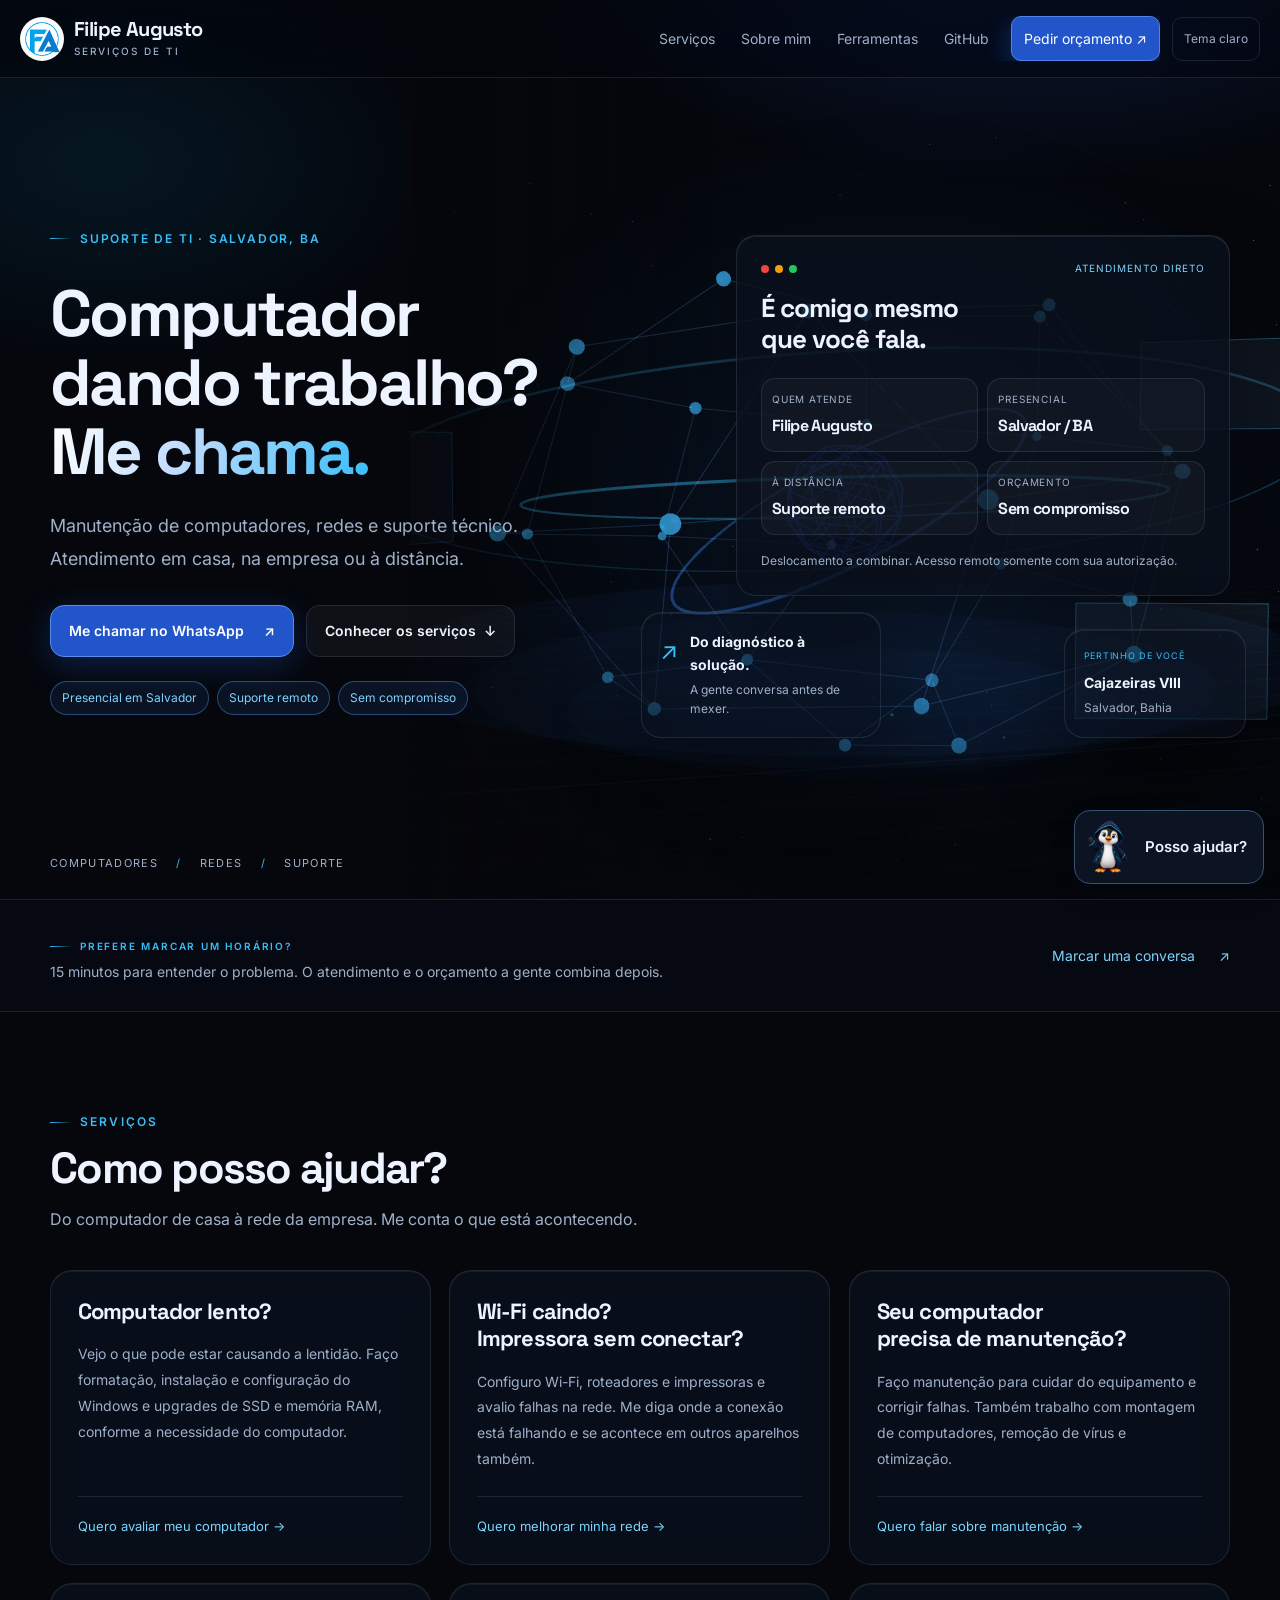
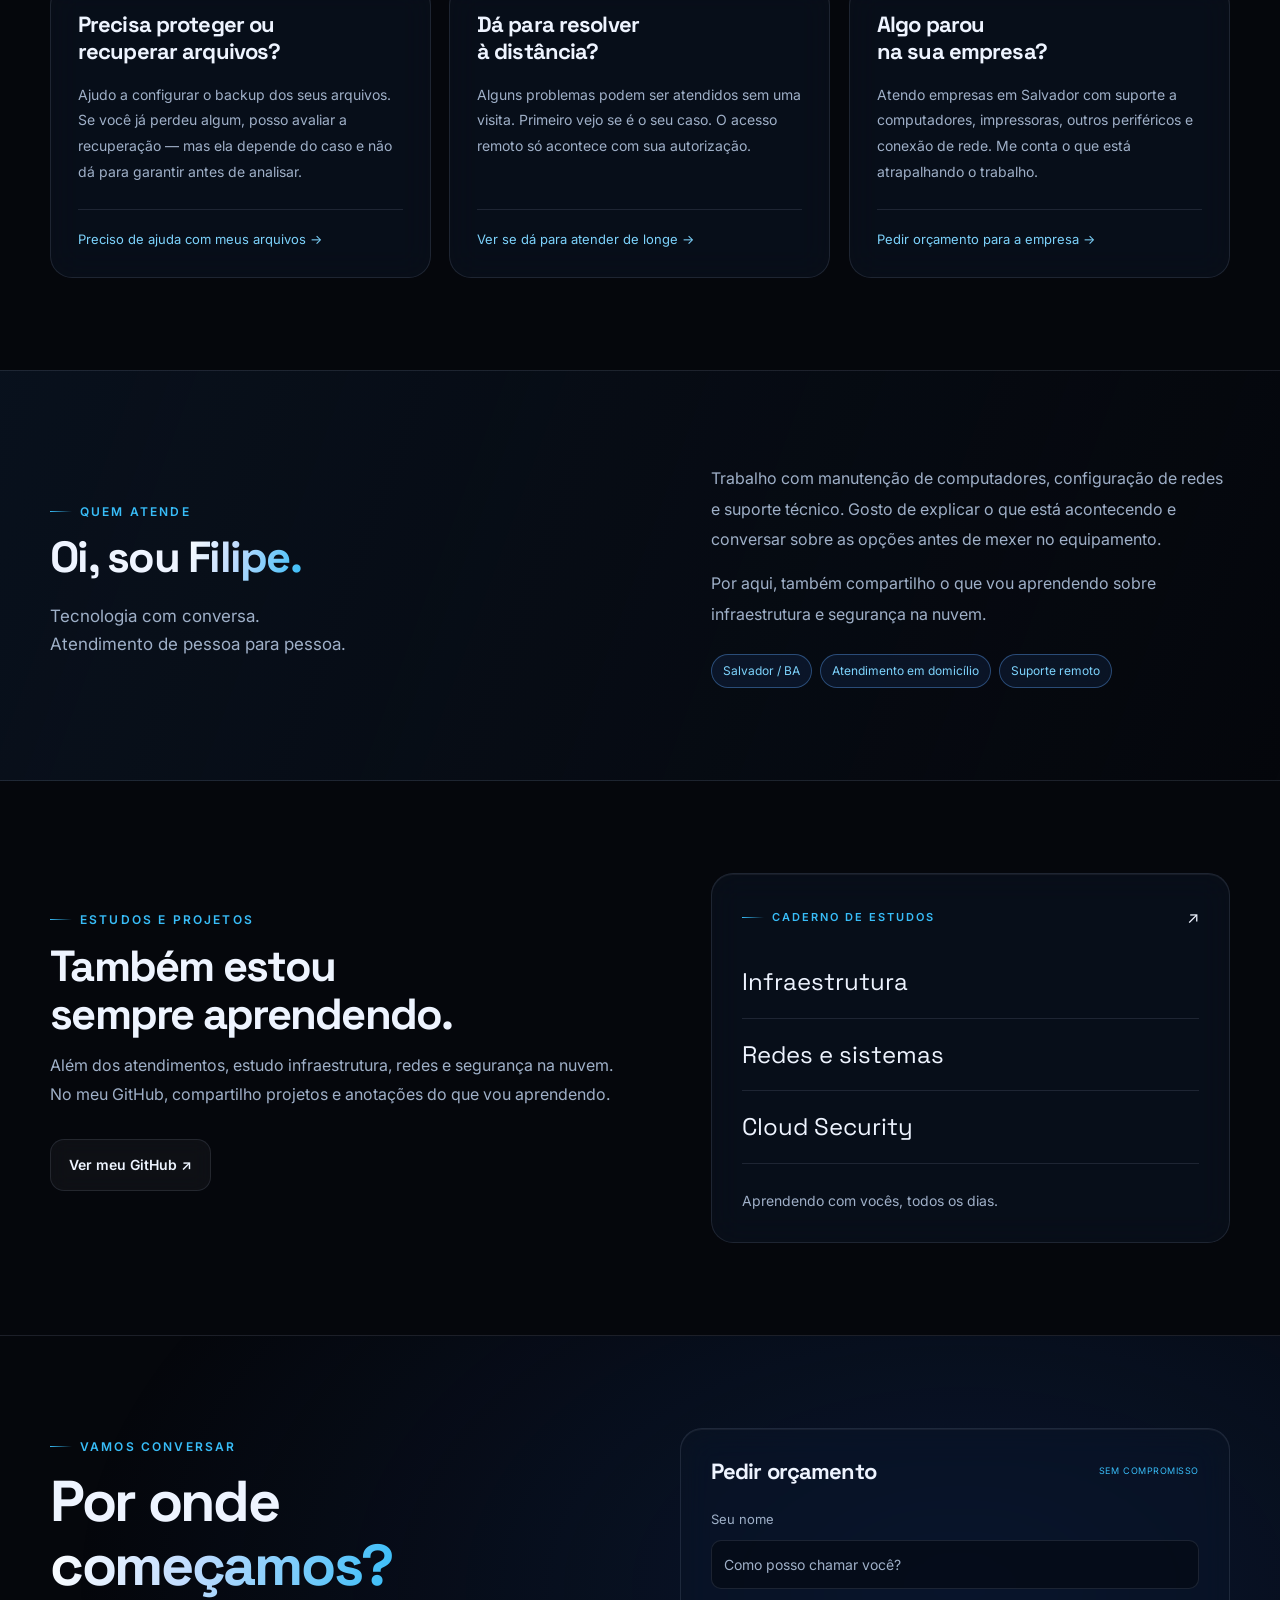
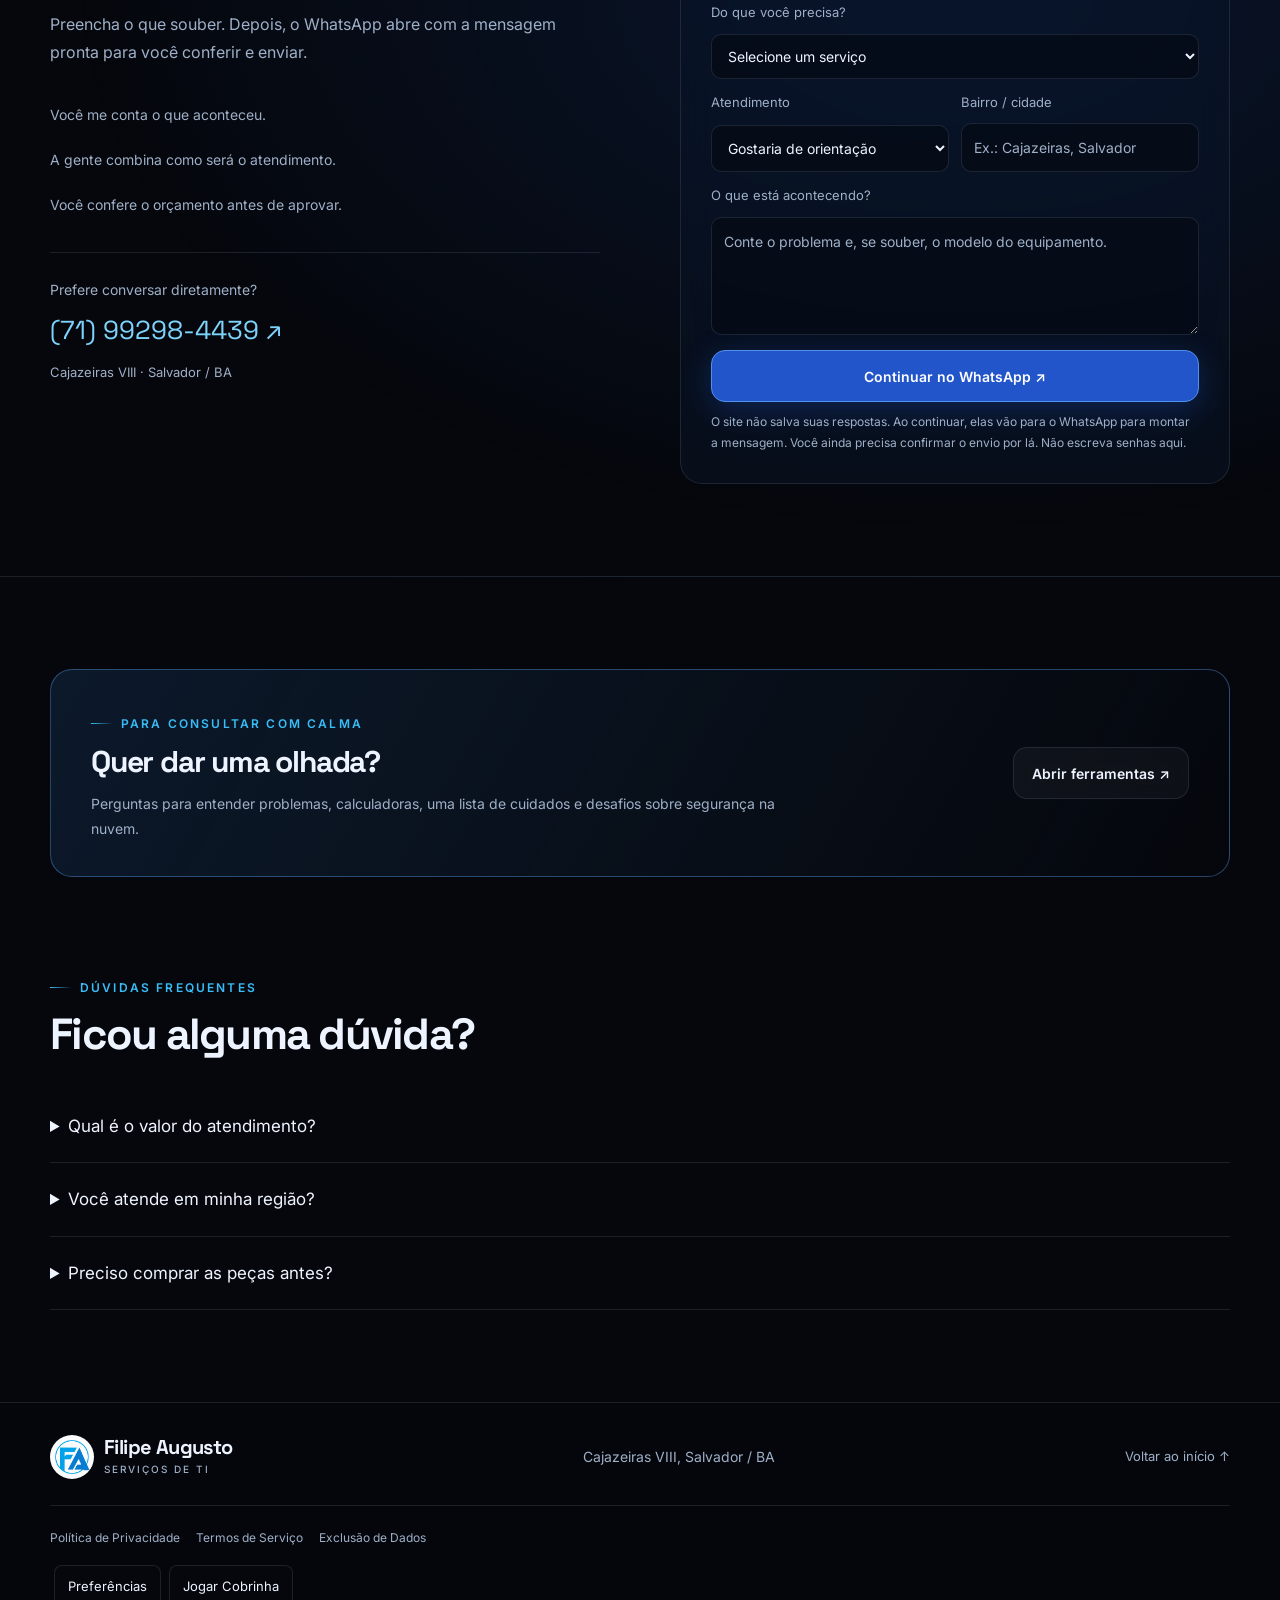
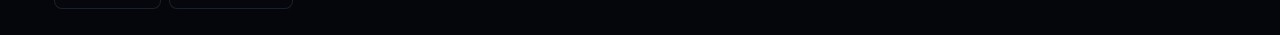
==== commit e889f3e5: "Add files via upload" ====
--- a/index.html
+++ b/index.html
@@ -18,6 +18,8 @@
   <script src="./site-ui.js"></script><script src="./theme.js"></script>
   <script type="module" crossorigin src="./assets/index-DGW9JU-K.js"></script>
   <link rel="stylesheet" crossorigin href="./assets/index-C7zwXxSw.css">
+  <link rel="stylesheet" href="./mobile-fixes.css">
+  <link rel="stylesheet" href="./pingu.css">
 </head>
 <body>
 <a class="skip-link" href="#conteudo">Pular para o conteúdo</a>
@@ -45,20 +47,21 @@
   <div class="hero-bottom container"><span>COMPUTADORES <i>/</i> REDES <i>/</i> SUPORTE</span><a href="#servicos">Explore os serviços <span aria-hidden="true">↓</span></a></div>
 </section>
 <div class="booking-bar"><div class="container booking-inner"><div><span class="kicker">PREFERE MARCAR UM HORÁRIO?</span><p>15 minutos para entender o problema. O atendimento e o orçamento a gente combina depois.</p></div><a href="https://cal.com/filipeaugusto-ti/15min" target="_blank" rel="noopener noreferrer">Marcar uma conversa <span aria-hidden="true">↗</span></a></div></div>
-<section class="section" id="servicos"><div class="container"><div class="section-head"><div class="kicker">01 / SERVIÇOS</div><h2>Como posso ajudar?</h2><p class="lead">Do computador de casa à rede da empresa. Me conta o que está acontecendo.</p></div><div class="services-grid">
-<article class="card service tilt"><span class="service-number">01 /</span><h3>Computador lento?</h3><p>Vejo o que pode estar causando a lentidão. Faço formatação, instalação e configuração do Windows e upgrades de SSD e memória RAM, conforme a necessidade do computador.</p><a href="#orcamento" data-service="Computadores e upgrades">Quero avaliar meu computador →</a></article>
-<article class="card service tilt"><span class="service-number">02 /</span><h3>Wi-Fi caindo?<br>Impressora sem conectar?</h3><p>Configuro Wi-Fi, roteadores e impressoras e avalio falhas na rede. Me diga onde a conexão está falhando e se acontece em outros aparelhos também.</p><a href="#orcamento" data-service="Redes, Wi-Fi e impressoras">Quero melhorar minha rede →</a></article>
-<article class="card service tilt"><span class="service-number">03 /</span><h3>Seu computador<br>precisa de manutenção?</h3><p>Faço manutenção para cuidar do equipamento e corrigir falhas. Também trabalho com montagem de computadores, remoção de vírus e otimização.</p><a href="#orcamento" data-service="Manutenção e montagem">Quero falar sobre manutenção →</a></article>
-<article class="card service tilt"><span class="service-number">04 /</span><h3>Precisa proteger ou<br>recuperar arquivos?</h3><p>Ajudo a configurar o backup dos seus arquivos. Se você já perdeu algum, posso avaliar a recuperação — mas ela depende do caso e não dá para garantir antes de analisar.</p><a href="#orcamento" data-service="Backup e arquivos">Preciso de ajuda com meus arquivos →</a></article>
-<article class="card service tilt"><span class="service-number">05 /</span><h3>Dá para resolver<br>à distância?</h3><p>Alguns problemas podem ser atendidos sem uma visita. Primeiro vejo se é o seu caso. O acesso remoto só acontece com sua autorização.</p><a href="#orcamento" data-service="Suporte remoto">Ver se dá para atender de longe →</a></article>
-<article class="card service tilt"><span class="service-number">06 /</span><h3>Algo parou<br>na sua empresa?</h3><p>Atendo empresas em Salvador com suporte a computadores, impressoras, outros periféricos e conexão de rede. Me conta o que está atrapalhando o trabalho.</p><a href="#orcamento" data-service="Suporte empresarial">Pedir orçamento para a empresa →</a></article>
+<section class="section" id="servicos"><div class="container"><div class="section-head"><div class="kicker">SERVIÇOS</div><h2>Como posso ajudar?</h2><p class="lead">Do computador de casa à rede da empresa. Me conta o que está acontecendo.</p></div><div class="services-grid">
+<article class="card service tilt"><h3>Computador lento?</h3><p>Vejo o que pode estar causando a lentidão. Faço formatação, instalação e configuração do Windows e upgrades de SSD e memória RAM, conforme a necessidade do computador.</p><a href="#orcamento" data-service="Computadores e upgrades">Quero avaliar meu computador →</a></article>
+<article class="card service tilt"><h3>Wi-Fi caindo?<br>Impressora sem conectar?</h3><p>Configuro Wi-Fi, roteadores e impressoras e avalio falhas na rede. Me diga onde a conexão está falhando e se acontece em outros aparelhos também.</p><a href="#orcamento" data-service="Redes, Wi-Fi e impressoras">Quero melhorar minha rede →</a></article>
+<article class="card service tilt"><h3>Seu computador<br>precisa de manutenção?</h3><p>Faço manutenção para cuidar do equipamento e corrigir falhas. Também trabalho com montagem de computadores, remoção de vírus e otimização.</p><a href="#orcamento" data-service="Manutenção e montagem">Quero falar sobre manutenção →</a></article>
+<article class="card service tilt"><h3>Precisa proteger ou<br>recuperar arquivos?</h3><p>Ajudo a configurar o backup dos seus arquivos. Se você já perdeu algum, posso avaliar a recuperação — mas ela depende do caso e não dá para garantir antes de analisar.</p><a href="#orcamento" data-service="Backup e arquivos">Preciso de ajuda com meus arquivos →</a></article>
+<article class="card service tilt"><h3>Dá para resolver<br>à distância?</h3><p>Alguns problemas podem ser atendidos sem uma visita. Primeiro vejo se é o seu caso. O acesso remoto só acontece com sua autorização.</p><a href="#orcamento" data-service="Suporte remoto">Ver se dá para atender de longe →</a></article>
+<article class="card service tilt"><h3>Algo parou<br>na sua empresa?</h3><p>Atendo empresas em Salvador com suporte a computadores, impressoras, outros periféricos e conexão de rede. Me conta o que está atrapalhando o trabalho.</p><a href="#orcamento" data-service="Suporte empresarial">Pedir orçamento para a empresa →</a></article>
 </div></div></section>
-<section class="section about-section" id="sobre"><div class="container about-grid"><div><div class="kicker">02 / QUEM ATENDE</div><h2>Oi, sou <span class="gradient-text">Filipe.</span></h2><p class="about-signature">Tecnologia com conversa.<br>Atendimento de pessoa para pessoa.</p></div><div class="prose"><p>Trabalho com manutenção de computadores, configuração de redes e suporte técnico. Gosto de explicar o que está acontecendo e conversar sobre as opções antes de mexer no equipamento.</p><p>Por aqui, também compartilho o que vou aprendendo sobre infraestrutura e segurança na nuvem.</p><div class="pills"><span class="pill">Salvador / BA</span><span class="pill">Atendimento em domicílio</span><span class="pill">Suporte remoto</span></div></div></div></section>
-<section class="section" id="projetos"><div class="container about-grid"><div><div class="kicker">03 / ESTUDOS E PROJETOS</div><h2>Também estou<br>sempre aprendendo.</h2><p class="lead">Além dos atendimentos, estudo infraestrutura, redes e segurança na nuvem. No meu GitHub, compartilho projetos e anotações do que vou aprendendo.</p><div class="hero-actions"><a id="github-link" class="btn btn-ghost" href="https://github.com/filipe01000" target="_blank" rel="noopener noreferrer">Ver meu GitHub ↗</a></div><p id="github-pending" hidden></p></div><aside class="card study-card"><div class="panel-top"><span class="kicker">CADERNO DE ESTUDOS</span><span aria-hidden="true">↗</span></div><ol><li><span>01</span>Infraestrutura</li><li><span>02</span>Redes e sistemas</li><li><span>03</span>Cloud Security</li></ol><p>Aprendendo com vocês, todos os dias.</p></aside></div></section>
-<section class="section quote-section" id="orcamento"><div class="container contact-grid"><div><div class="kicker">04 / VAMOS CONVERSAR</div><h2>Por onde<br><span class="gradient-text">começamos?</span></h2><p class="lead">Preencha o que souber. Depois, o WhatsApp abre com a mensagem pronta para você conferir e enviar.</p><ol class="steps"><li><span>01</span>Você me conta o que aconteceu.</li><li><span>02</span>A gente combina como será o atendimento.</li><li><span>03</span>Você confere o orçamento antes de aprovar.</li></ol><div class="contact-note"><p>Prefere conversar diretamente?</p><a id="direct-whatsapp" href="https://wa.me/5571992984439" target="_blank" rel="noopener noreferrer">(71) 99298-4439 ↗</a><small>Cajazeiras VIII · Salvador / BA</small></div></div><form id="quote-form" class="card quote-form"><div class="form-heading"><h3>Pedir orçamento</h3><span>SEM COMPROMISSO</span></div><label for="name">Seu nome</label><input id="name" name="name" autocomplete="name" maxlength="80" placeholder="Como posso chamar você?" required><label for="service">Do que você precisa?</label><select id="service" name="service" required><option value="">Selecione um serviço</option><option>Computadores e upgrades</option><option>Redes, Wi-Fi e impressoras</option><option>Manutenção e montagem</option><option>Backup e arquivos</option><option>Suporte remoto</option><option>Suporte empresarial</option><option>Outro / preciso de um diagnóstico</option></select><div class="form-pair"><div><label for="type">Atendimento</label><select id="type" name="type"><option>Gostaria de orientação</option><option>Remoto</option><option>Presencial</option></select></div><div><label for="location">Bairro / cidade</label><input id="location" name="location" autocomplete="address-level2" maxlength="100" placeholder="Ex.: Cajazeiras, Salvador"></div></div><label for="details">O que está acontecendo?</label><textarea id="details" name="details" rows="4" maxlength="1500" placeholder="Conte o problema e, se souber, o modelo do equipamento." required></textarea><button class="btn btn-primary" type="submit">Continuar no WhatsApp ↗</button><p class="form-note">O site não salva suas respostas. Ao continuar, elas vão para o WhatsApp para montar a mensagem. Você ainda precisa confirmar o envio por lá. Não escreva senhas aqui.</p><p id="form-status" role="status" aria-live="polite"></p><noscript><p>Para pedir seu orçamento, use o link direto do WhatsApp ao lado.</p></noscript></form></div></section>
+<section class="section about-section" id="sobre"><div class="container about-grid"><div><div class="kicker">QUEM ATENDE</div><h2>Oi, sou <span class="gradient-text">Filipe.</span></h2><p class="about-signature">Tecnologia com conversa.<br>Atendimento de pessoa para pessoa.</p></div><div class="prose"><p>Trabalho com manutenção de computadores, configuração de redes e suporte técnico. Gosto de explicar o que está acontecendo e conversar sobre as opções antes de mexer no equipamento.</p><p>Por aqui, também compartilho o que vou aprendendo sobre infraestrutura e segurança na nuvem.</p><div class="pills"><span class="pill">Salvador / BA</span><span class="pill">Atendimento em domicílio</span><span class="pill">Suporte remoto</span></div></div></div></section>
+<section class="section" id="projetos"><div class="container about-grid"><div><div class="kicker">ESTUDOS E PROJETOS</div><h2>Também estou<br>sempre aprendendo.</h2><p class="lead">Além dos atendimentos, estudo infraestrutura, redes e segurança na nuvem. No meu GitHub, compartilho projetos e anotações do que vou aprendendo.</p><div class="hero-actions"><a id="github-link" class="btn btn-ghost" href="https://github.com/filipe01000" target="_blank" rel="noopener noreferrer">Ver meu GitHub ↗</a></div><p id="github-pending" hidden></p></div><aside class="card study-card"><div class="panel-top"><span class="kicker">CADERNO DE ESTUDOS</span><span aria-hidden="true">↗</span></div><ul class="study-topics" role="list"><li>Infraestrutura</li><li>Redes e sistemas</li><li>Cloud Security</li></ul><p>Aprendendo com vocês, todos os dias.</p></aside></div></section>
+<section class="section quote-section" id="orcamento"><div class="container contact-grid"><div><div class="kicker">VAMOS CONVERSAR</div><h2>Por onde<br><span class="gradient-text">começamos?</span></h2><p class="lead">Preencha o que souber. Depois, o WhatsApp abre com a mensagem pronta para você conferir e enviar.</p><ul class="steps" role="list"><li>Você me conta o que aconteceu.</li><li>A gente combina como será o atendimento.</li><li>Você confere o orçamento antes de aprovar.</li></ul><div class="contact-note"><p>Prefere conversar diretamente?</p><a id="direct-whatsapp" href="https://wa.me/5571992984439" target="_blank" rel="noopener noreferrer">(71) 99298-4439 ↗</a><small>Cajazeiras VIII · Salvador / BA</small></div></div><form id="quote-form" class="card quote-form"><div class="form-heading"><h3>Pedir orçamento</h3><span>SEM COMPROMISSO</span></div><label for="name">Seu nome</label><input id="name" name="name" autocomplete="name" maxlength="80" placeholder="Como posso chamar você?" required><label for="service">Do que você precisa?</label><select id="service" name="service" required><option value="">Selecione um serviço</option><option>Computadores e upgrades</option><option>Redes, Wi-Fi e impressoras</option><option>Manutenção e montagem</option><option>Backup e arquivos</option><option>Suporte remoto</option><option>Suporte empresarial</option><option>Outro / preciso de um diagnóstico</option></select><div class="form-pair"><div><label for="type">Atendimento</label><select id="type" name="type"><option>Gostaria de orientação</option><option>Remoto</option><option>Presencial</option></select></div><div><label for="location">Bairro / cidade</label><input id="location" name="location" autocomplete="address-level2" maxlength="100" placeholder="Ex.: Cajazeiras, Salvador"></div></div><label for="details">O que está acontecendo?</label><textarea id="details" name="details" rows="4" maxlength="1500" placeholder="Conte o problema e, se souber, o modelo do equipamento." required></textarea><button class="btn btn-primary" type="submit">Continuar no WhatsApp ↗</button><p class="form-note">O site não salva suas respostas. Ao continuar, elas vão para o WhatsApp para montar a mensagem. Você ainda precisa confirmar o envio por lá. Não escreva senhas aqui.</p><p id="form-status" role="status" aria-live="polite"></p><noscript><p>Para pedir seu orçamento, use o link direto do WhatsApp ao lado.</p></noscript></form></div></section>
 <section class="section resources-section"><div class="container resource-banner"><div><div class="kicker">PARA CONSULTAR COM CALMA</div><h2>Quer dar uma olhada?</h2><p class="lead">Perguntas para entender problemas, calculadoras, uma lista de cuidados e desafios sobre segurança na nuvem.</p></div><a class="btn btn-ghost" href="./recursos.html">Abrir ferramentas ↗</a></div></section>
 <section class="section faq"><div class="container"><div class="kicker">DÚVIDAS FREQUENTES</div><h2>Ficou alguma dúvida?</h2><div class="faq-list"><details><summary>Qual é o valor do atendimento?</summary><p>Depende do problema, do serviço e de como será o atendimento. Me chama, explica o que precisa e a gente conversa sobre o orçamento.</p></details><details><summary>Você atende em minha região?</summary><p>Faço atendimento presencial em Salvador, com horário e deslocamento a combinar. Se você está em outra cidade, posso ver se dá para ajudar por acesso remoto.</p></details><details><summary>Preciso comprar as peças antes?</summary><p>Não precisa comprar antes. Fale comigo primeiro para vermos o que é necessário e o que funciona no seu computador. As peças e o serviço ficam combinados no orçamento.</p></details></div></div></section>
 </main>
 <footer class="footer"><div class="container"><div class="footer-inner"><a class="logo" href="#inicio"><img src="./assets/logo.png" alt="" width="40" height="40"><span>Filipe Augusto<small>SERVIÇOS DE TI</small></span></a><p>Cajazeiras VIII, Salvador / BA</p><a href="#inicio">Voltar ao início ↑</a></div><div class="footer-bottom"><nav class="footer-links" aria-label="FA Prospector: privacidade e uso"><a href="./politica-de-privacidade/">Política de Privacidade</a><a href="./termos-de-servico/">Termos de Serviço</a><a href="./exclusao-de-dados/">Exclusão de Dados</a></nav></div></div></footer>
 <script src="./config.js"></script><script src="./app.js"></script>
+<script src="./pingu.js" defer></script>
 </body></html>
--- a/mobile-fixes.css
+++ b/mobile-fixes.css
@@ -0,0 +1,32 @@
+/* Correções sobre a identidade visual existente. */
+html[data-theme=light]{--bg-card:#fff;--line:#c0cddd;--line-strong:#7b99b9}
+[data-theme=light] body{background:#f5f8fd;color:#14253f}
+[data-theme=light] .scene-wrap{background:radial-gradient(ellipse at 60% 40%,#d4e7fa,transparent 70%)}
+[data-theme=light] #hero-canvas{opacity:.12}
+[data-theme=light] .hero-veil{background:linear-gradient(90deg,#f5f8fd, #f5f8fdbb 55%,#f5f8fd55);opacity:1}
+[data-theme=light] .hud-card,[data-theme=light] .card{background:#fff}
+[data-theme=light] .metric{background:#eef4fb}
+[data-theme=light] .nav,[data-theme=light] .nav.open .nav-links{background:#f5f8fd}
+[data-theme=light] .nav-links a:hover:not(.nav-cta),[data-theme=light] .nav-links a.active:not(.nav-cta){background:#e2ecf8;color:#14253f}
+[data-theme=light] .btn-ghost{background:#fff;color:#14253f}
+.btn-primary,.nav-cta{background:#2155c9;color:#fff}
+.nav-links .nav-cta:hover{background:#1946ab;color:#fff}
+input::placeholder,textarea::placeholder{color:var(--muted);opacity:1}
+.study-topics{list-style:none;margin:15px 0 25px}
+.hero-content>* ,.about-grid>*,.contact-grid>*,.metric,.nav-inner>*{min-width:0}
+.hero h1{letter-spacing:-.04em}
+.btn{white-space:normal;text-align:center;padding-block:12px;max-width:100%}
+.theme-toggle,.menu-toggle{min-height:44px;min-width:44px;flex-shrink:0}
+.nav-links{max-height:calc(100dvh - var(--nav-h) - 16px);overflow-y:auto}
+.quote-form input,.quote-form select,.quote-form textarea{scroll-margin-block:100px}
+::selection{background:#2155c9;color:#fff}
+@media(max-width:640px){
+ .nav-inner{width:calc(100% - 24px)}.nav-controls{gap:5px}.logo{font-size:15px;gap:6px}.logo img{width:30px;height:30px}.logo small{letter-spacing:.08em}
+ .theme-toggle{font-size:11px;padding:6px}.hero h1{font-size:clamp(34px,10vw,56px)}
+ .metric-grid{grid-template-columns:repeat(2,minmax(0,1fr))}.metric strong{font-size:13px;overflow-wrap:anywhere}
+ .hud-main{padding:18px}.panel-top{gap:8px;flex-wrap:wrap}.quote-form{padding:18px}
+ .booking-inner>a{white-space:normal}.booking-inner>a span{margin-left:8px}
+ .footer{padding-bottom:112px}.footer-links{overflow-wrap:anywhere}.footer>.privacy-settings,.footer>.game-launch{left:0;margin-left:20px}
+}
+@media(max-width:360px){.nav .logo img{display:none}.metric-grid{grid-template-columns:1fr}.contact-note a{font-size:23px}}
+@media(prefers-reduced-motion:reduce){*{animation:none!important;transition:none!important}}
--- a/pingu.css
+++ b/pingu.css
@@ -0,0 +1,16 @@
+/* Assistente compartilhado pela página inicial e ferramentas. */
+.pingu{--p-panel:#0c1424;--p-text:#eef4ff;--p-muted:#b1c1d6;--p-line:#38516e;--p-action:#16263c;position:fixed;right:max(16px,env(safe-area-inset-right));bottom:max(16px,env(safe-area-inset-bottom));z-index:60;font:400 15px/1.5 Inter,system-ui,sans-serif;color:var(--p-text)}
+[data-theme=light] .pingu{--p-panel:#fff;--p-text:#14253f;--p-muted:#4a5d77;--p-line:#bdcddd;--p-action:#eef4fb}
+.pingu *{box-sizing:border-box}.pingu [hidden]{display:none!important}
+.pingu button,.pingu a{font:inherit;cursor:pointer}.pingu button{color:inherit}
+.pingu-launch{display:flex;align-items:center;gap:10px;margin-left:auto;padding:6px 16px 6px 6px;border:1px solid var(--p-line);border-radius:16px;background:var(--p-panel);box-shadow:0 8px 24px #00142c26;min-height:64px}
+.pingu-launch img{display:block;width:54px;height:60px;object-fit:contain}.pingu-launch span{font-weight:600}
+.pingu-panel{width:350px;max-width:calc(100vw - 32px);max-height:calc(100dvh - 112px);overflow:auto;overscroll-behavior:contain;background:var(--p-panel);border:1px solid var(--p-line);border-radius:16px;padding:20px;margin-bottom:12px;box-shadow:0 16px 45px #00142c33}
+.pingu-head{display:flex;align-items:center;gap:10px}.pingu-head img{width:48px;height:54px;object-fit:contain}.pingu-head h2{font:700 19px/1.3 Inter,system-ui,sans-serif;margin:0;letter-spacing:-.02em}.pingu-head small{font-size:12px;color:var(--p-muted)}
+.pingu-close{margin-left:auto;align-self:flex-start;width:44px;height:44px;flex-shrink:0;border:0;border-radius:8px;background:var(--p-action);display:grid;place-items:center}
+.pingu-panel p{font-size:15px;line-height:1.6;margin:16px 0;color:var(--p-muted)}
+.pingu-actions{display:grid;gap:10px}.pingu-actions a{display:flex;align-items:center;gap:12px;min-height:50px;padding:12px 14px;border-radius:10px;background:var(--p-action);color:var(--p-text);text-decoration:none;font-weight:600;overflow-wrap:anywhere}
+.pingu-actions a:first-child{background:#2155c9;color:#fff}.pingu-actions svg{width:22px;height:22px;flex-shrink:0}.pingu-close svg{width:20px;height:20px}
+.pingu a:hover,.pingu button:hover{filter:brightness(1.08)}.pingu :focus-visible{outline:3px solid #278bc7;outline-offset:3px}
+@media(max-width:640px){.pingu{right:max(12px,env(safe-area-inset-right));bottom:max(12px,env(safe-area-inset-bottom))}.pingu-panel{width:350px;max-width:calc(100vw - 24px);padding:16px}.pingu-launch{padding:4px 12px 4px 4px;min-height:60px}.pingu-launch img{width:44px;height:50px}.pingu-launch span{font-size:13px}}
+@media print{.pingu{display:none}}
